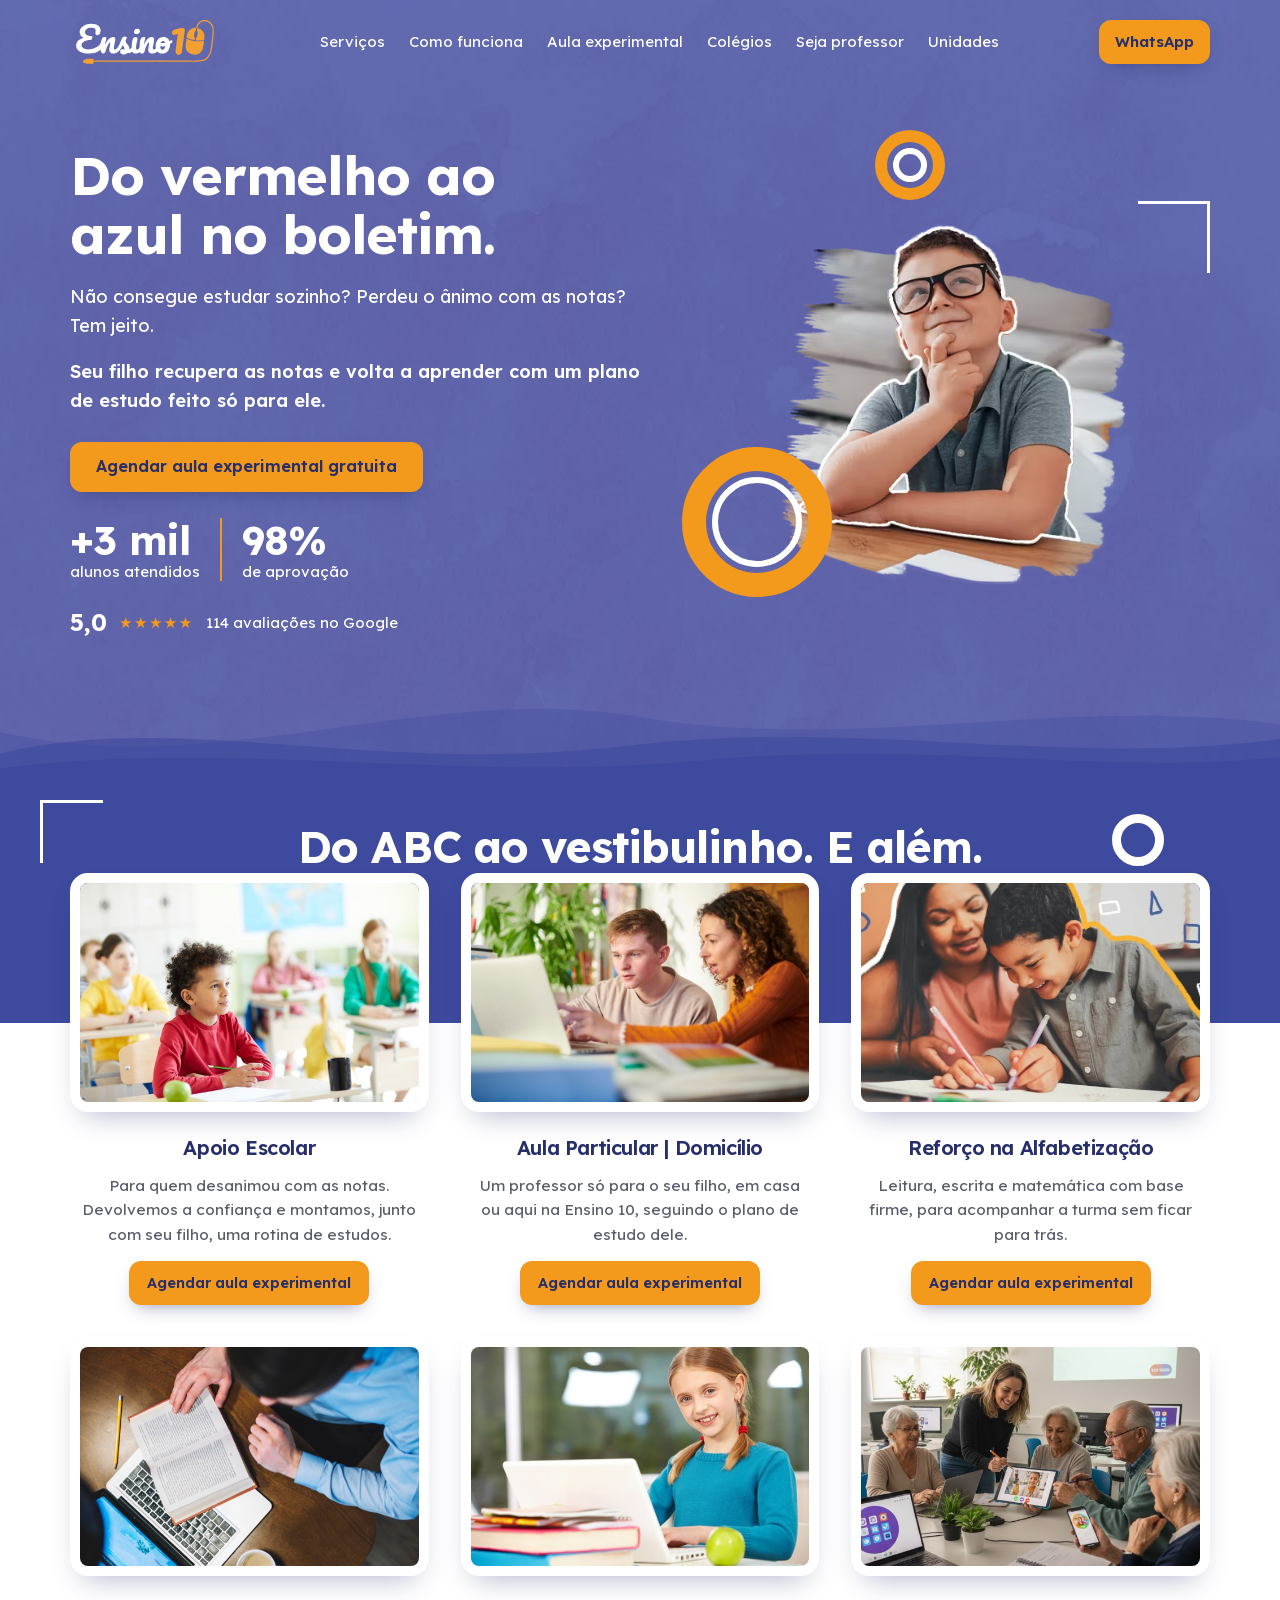
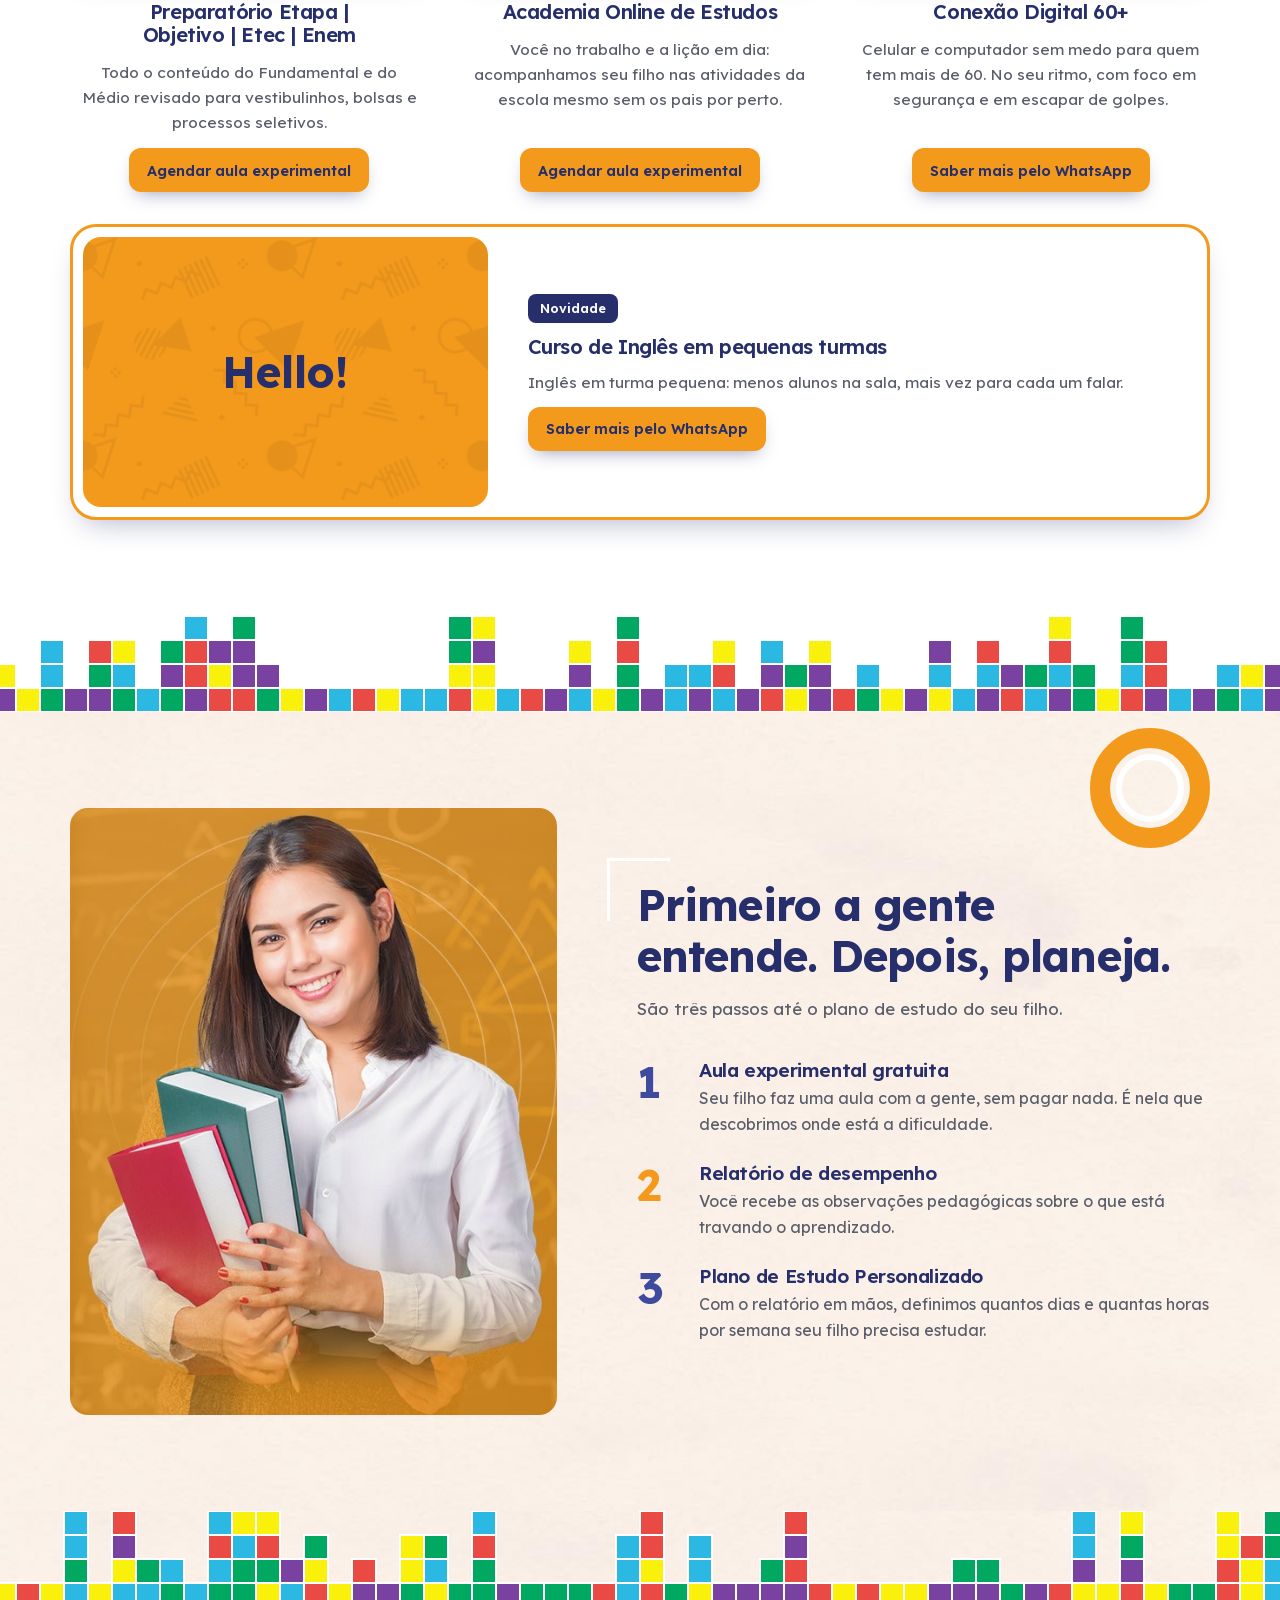
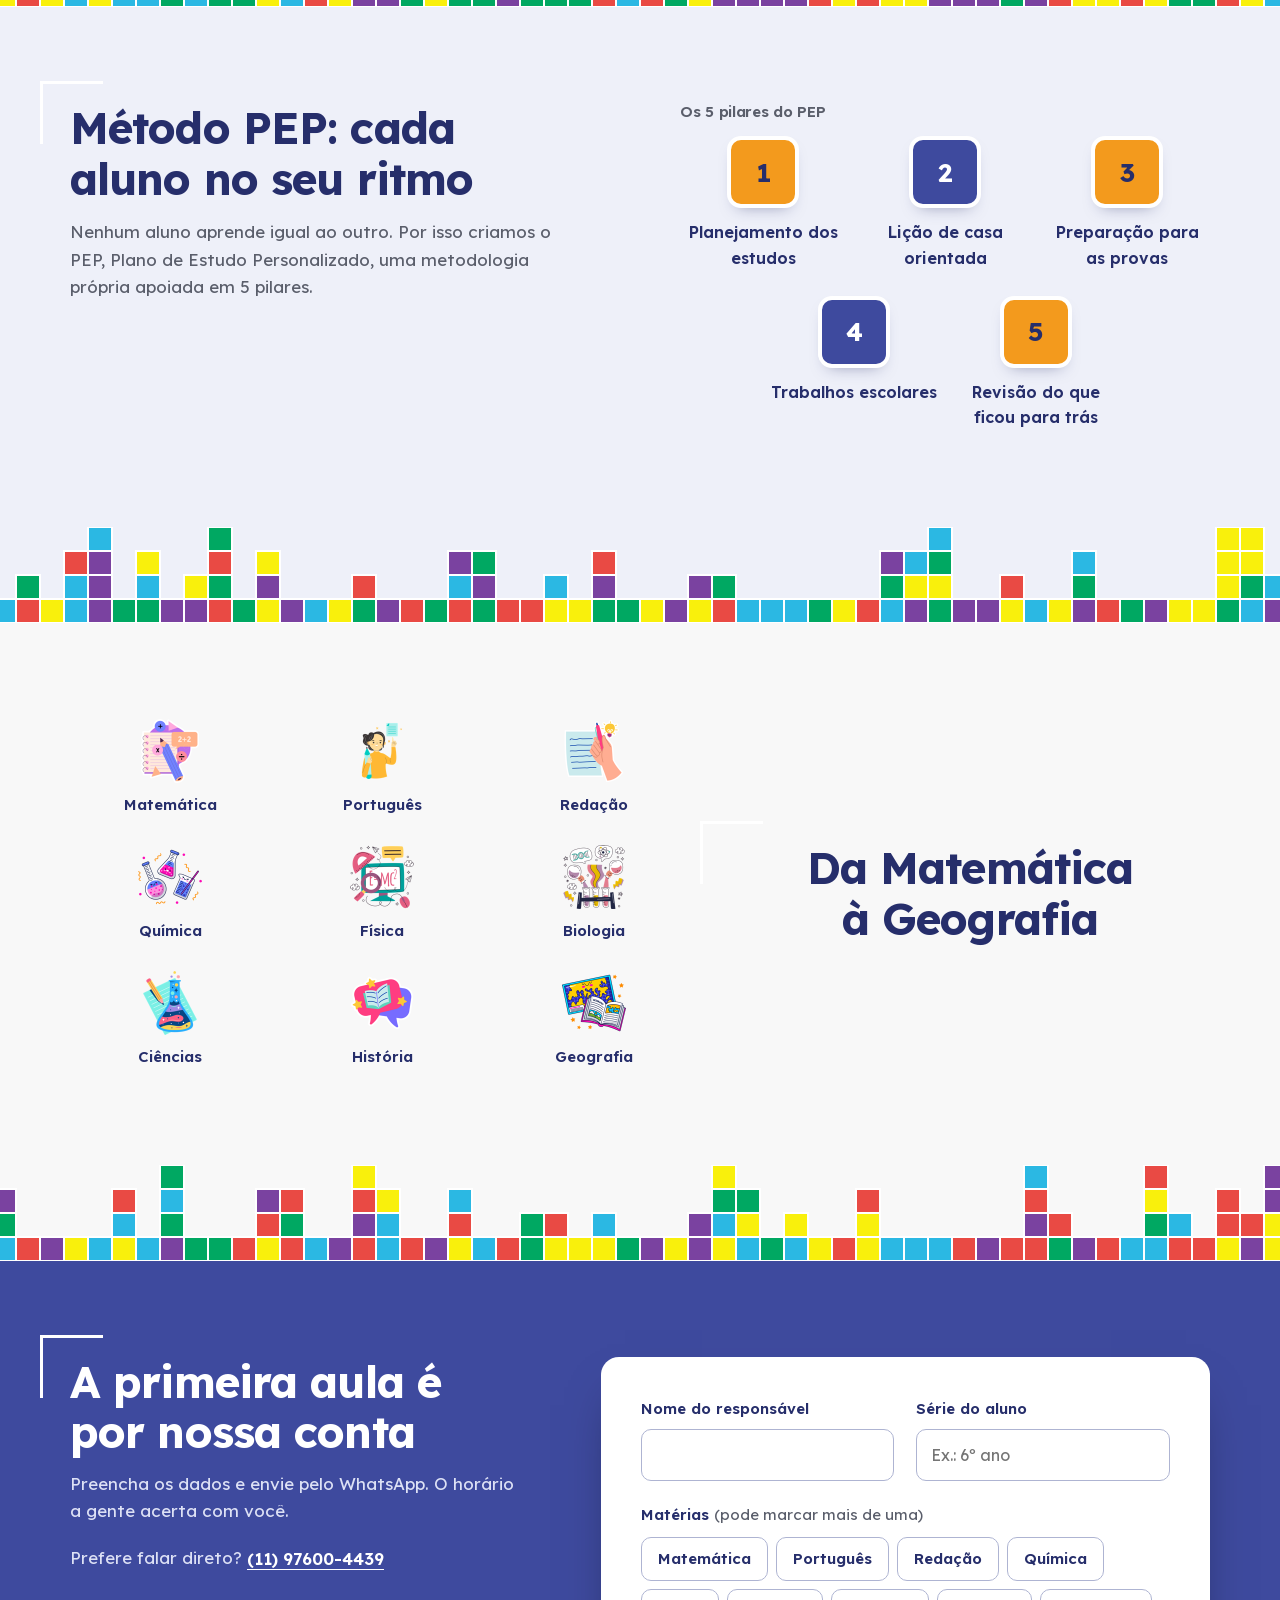
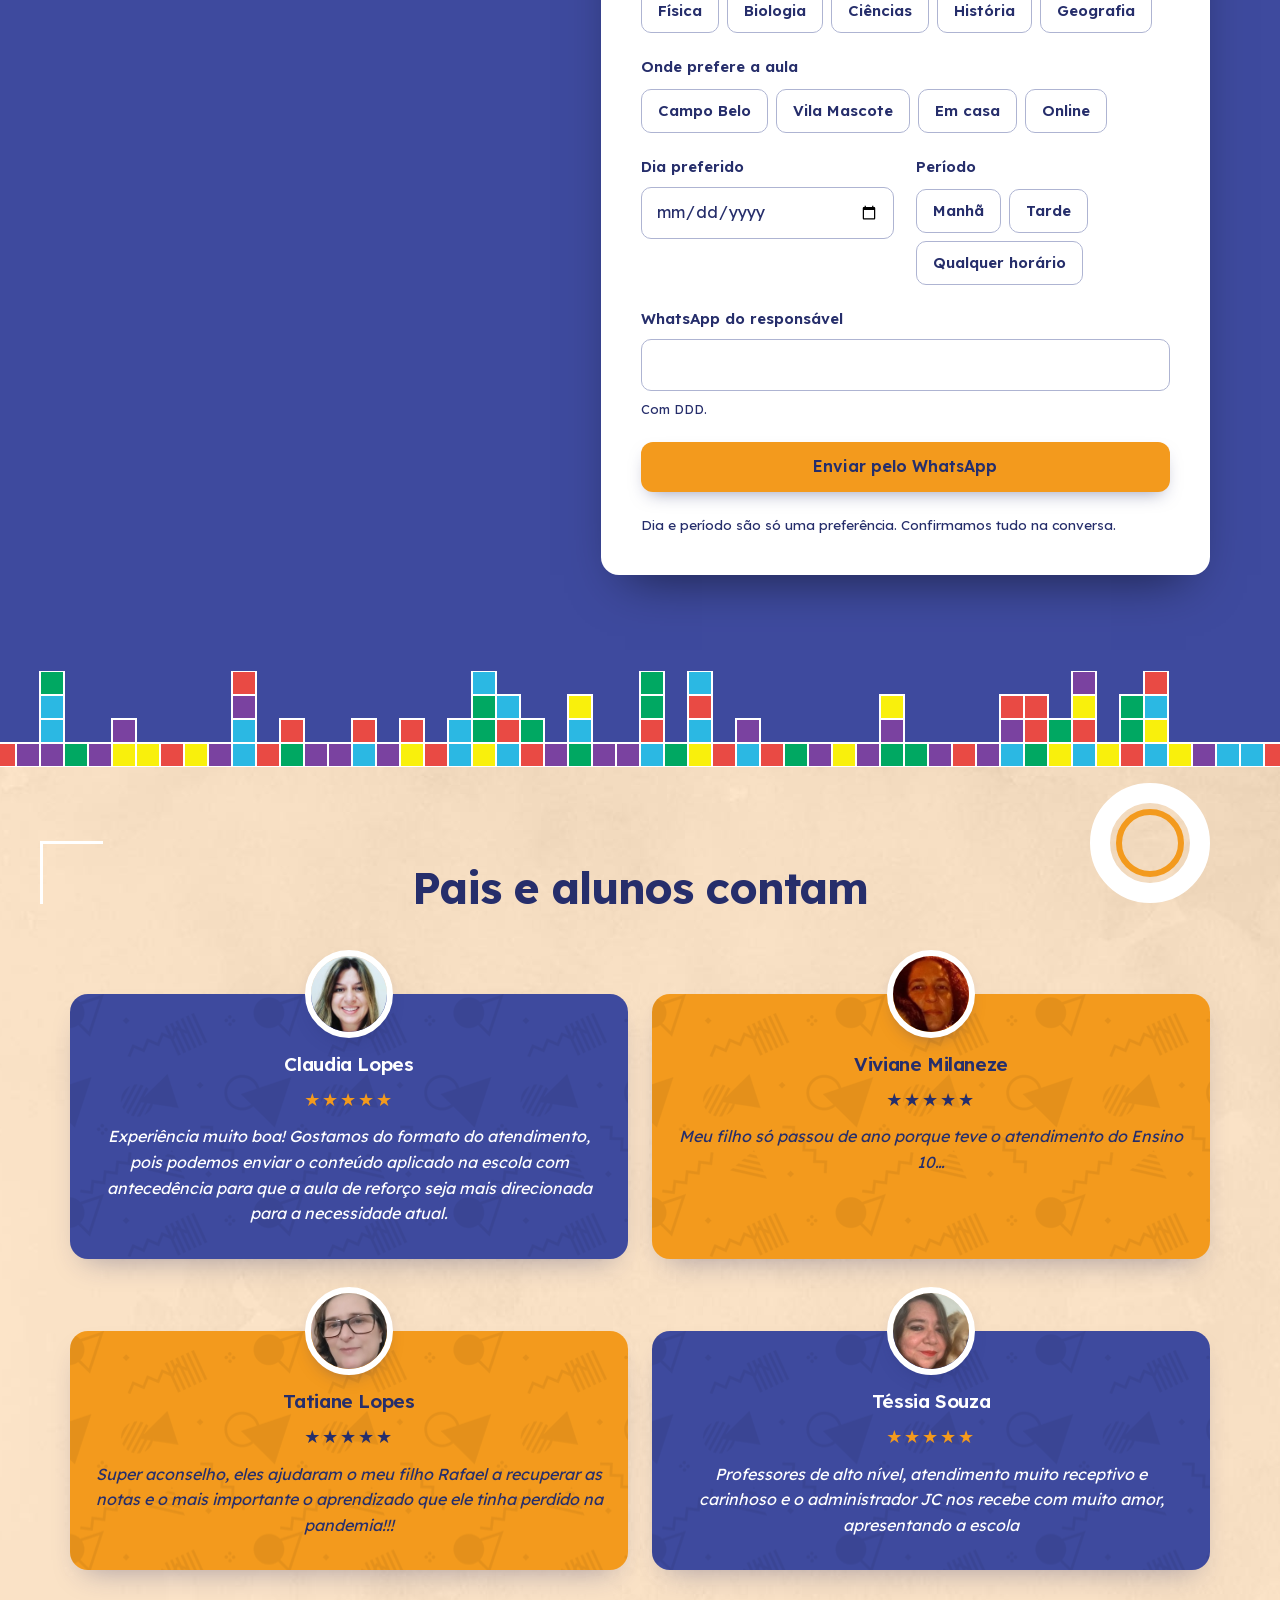
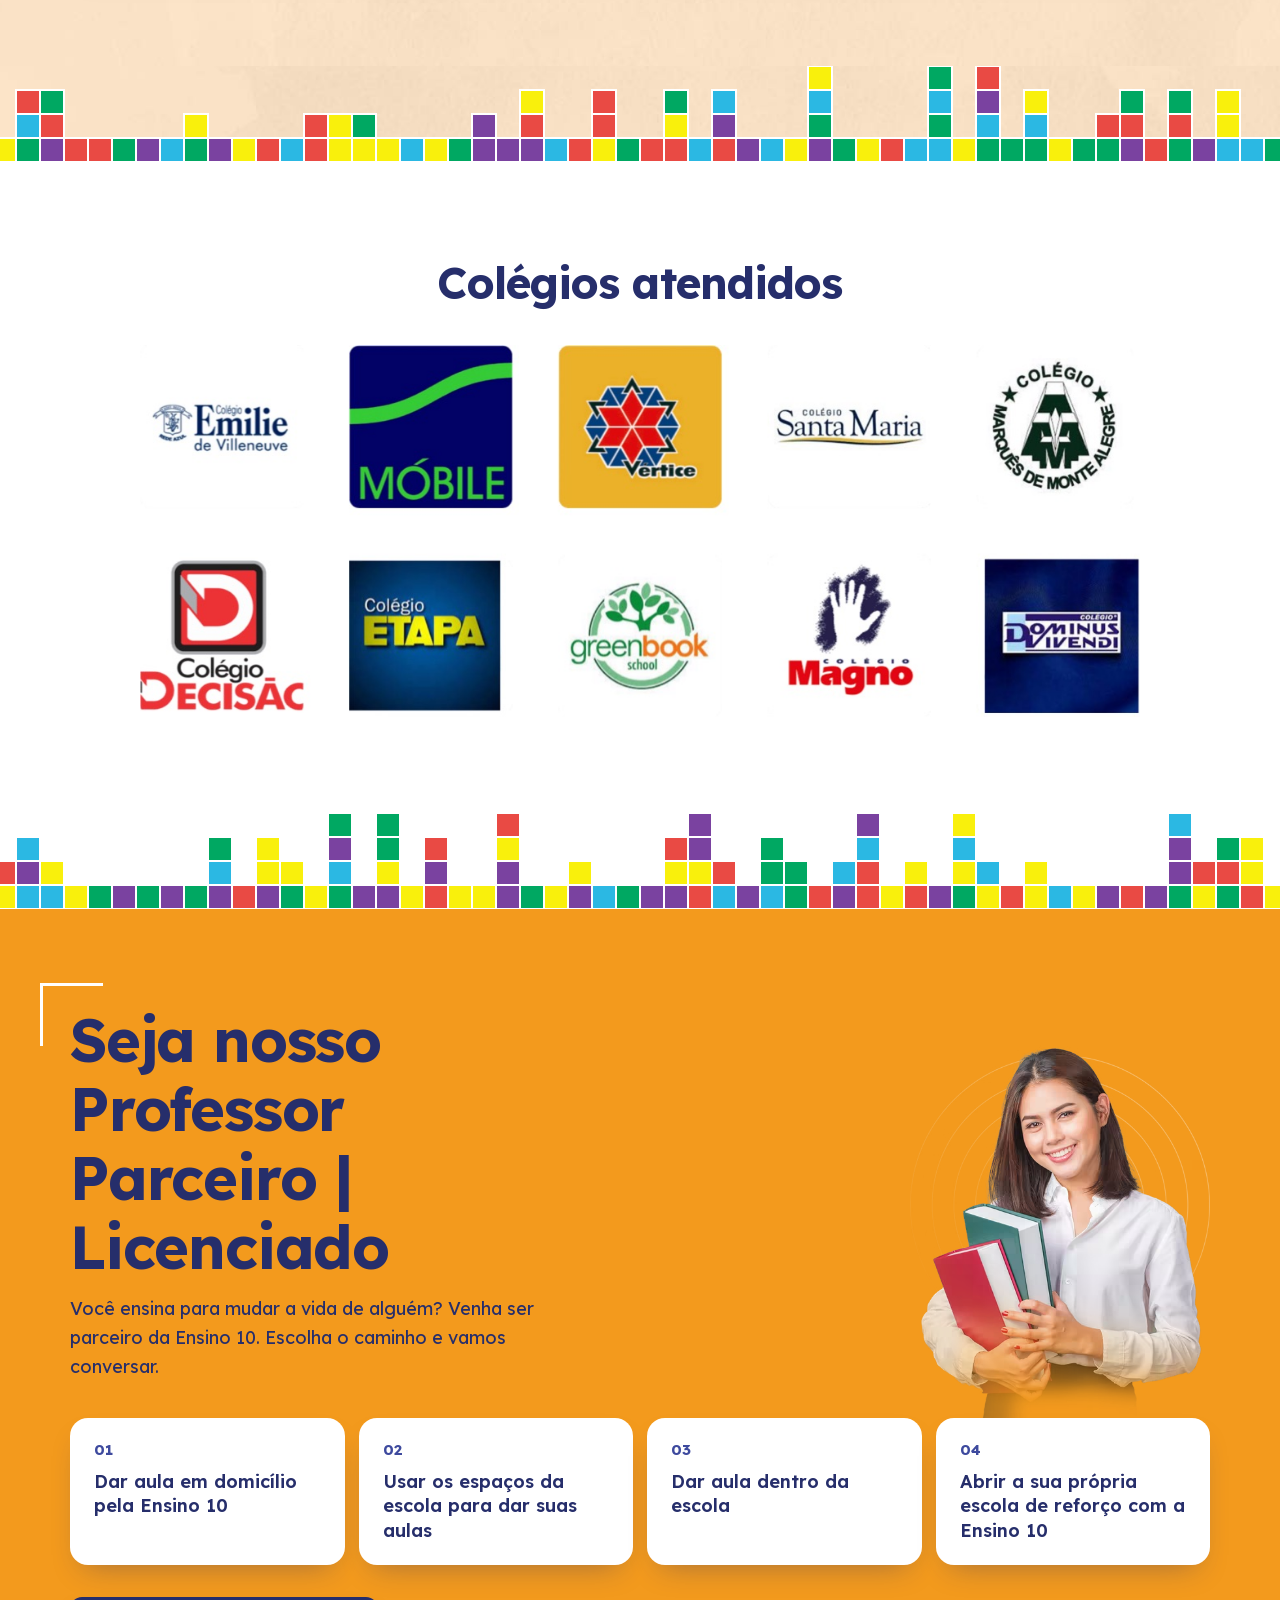
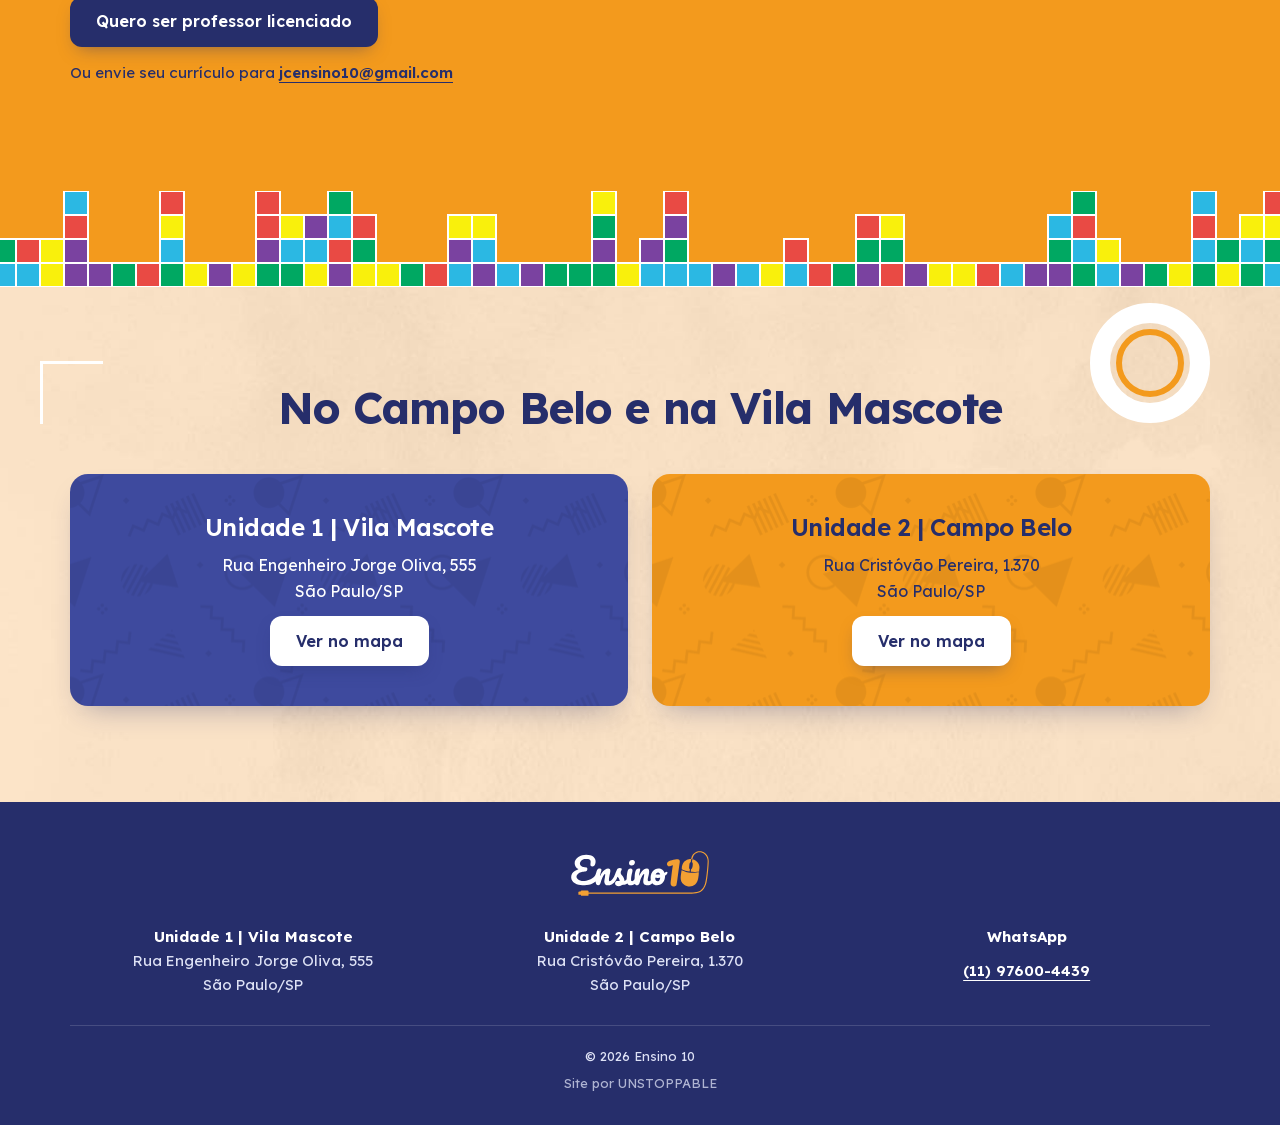
==== index.html @ ff1e8afd "feat: numeros no hero, revisao tecnica e htaccess para a hospedagem" ====
<!doctype html>
<html lang="pt-BR">
  <head>
    <meta charset="utf-8">
    <meta name="viewport" content="width=device-width, initial-scale=1, viewport-fit=cover">
    <title>Ensino 10 | Reforço Escolar no Campo Belo e na Vila Mascote</title>
    <meta name="description" content="Reforço escolar no Campo Belo e na Vila Mascote (SP) com plano de estudo feito para cada aluno. A primeira aula é grátis: agende pelo WhatsApp.">
    <link rel="canonical" href="https://ensino10.com.br/">
    <meta property="og:type" content="website">
    <meta property="og:locale" content="pt_BR">
    <meta property="og:site_name" content="Ensino 10">
    <meta property="og:url" content="https://ensino10.com.br/">
    <meta property="og:title" content="Ensino 10 | Reforço Escolar no Campo Belo e na Vila Mascote">
    <meta property="og:description" content="Reforço escolar no Campo Belo e na Vila Mascote (SP) com plano de estudo feito para cada aluno. A primeira aula é grátis: agende pelo WhatsApp.">
    <meta property="og:image" content="https://ensino10.com.br/og-ensino10.png">
    <meta property="og:image:width" content="1200">
    <meta property="og:image:height" content="630">
    <meta property="og:image:alt" content="Logo da Ensino 10">
    <meta name="theme-color" content="#5F65AA">
    <link rel="icon" href="icone.png" type="image/png">
    <link rel="apple-touch-icon" href="icone.png">
    <link rel="preload" href="lexend-latin.woff2" as="font" type="font/woff2" crossorigin>
    <link rel="preload" href="textura-hero.jpg?v=2" as="image">
    <link rel="preload" href="fotos/hero-aluno.avif" as="image" type="image/avif">
    <link rel="stylesheet" href="style.css?v=12">
    <script src="script.js?v=5" defer></script>
    <script type="application/ld+json">
      {
        "@context": "https://schema.org",
        "@type": "EducationalOrganization",
        "name": "Ensino 10",
        "url": "https://ensino10.com.br/",
        "logo": "https://ensino10.com.br/logo-ensino10.svg",
        "telephone": "+55 11 97600-4439",
        "location": [
          {
            "@type": "Place",
            "name": "Ensino 10 – Unidade 1 (Vila Mascote)",
            "address": {
              "@type": "PostalAddress",
              "streetAddress": "Rua Engenheiro Jorge Oliva, 555 – Vila Mascote",
              "addressLocality": "São Paulo",
              "addressRegion": "SP",
              "addressCountry": "BR"
            }
          },
          {
            "@type": "Place",
            "name": "Ensino 10 – Unidade 2 (Campo Belo)",
            "address": {
              "@type": "PostalAddress",
              "streetAddress": "Rua Cristóvão Pereira, 1370 – Campo Belo",
              "addressLocality": "São Paulo",
              "addressRegion": "SP",
              "addressCountry": "BR"
            }
          }
        ]
      }
    </script>
  </head>
  <body>
    <a class="pular" href="#conteudo">Pular para o conteúdo</a>

    <header class="topo">
      <div class="wrap topo-in">
        <a class="marca" href="#inicio"><img src="logo-ensino10-branco.svg" alt="Ensino 10" width="210" height="65"></a>
        <nav aria-label="Seções">
          <a href="#servicos">Serviços</a>
          <a href="#como-funciona">Como funciona</a>
          <a href="#aula-experimental">Aula experimental</a>
          <a href="#colegios">Colégios</a>
          <a href="#seja-professor">Seja professor</a>
          <a href="#unidades">Unidades</a>
        </nav>
        <a class="btn btn-topo" href="https://wa.me/5511976004439" target="_blank" rel="noopener noreferrer">WhatsApp</a>
      </div>
    </header>

    <main id="conteudo">
      <section class="hero" id="inicio">
        <div class="wrap hero-grid">
          <div class="hero-texto">
            <h1>Do vermelho ao azul no boletim.</h1>
            <p>Não consegue estudar sozinho? Perdeu o ânimo com as notas? Tem jeito.</p>
            <p class="solucao">Seu filho recupera as notas e volta a aprender com um plano de estudo feito só para ele.</p>
            <a class="btn" href="#aula-experimental">Agendar aula experimental gratuita</a>
            <ul class="numeros">
              <li><strong>+3 mil</strong> alunos atendidos</li>
              <li><strong>98%</strong> de aprovação</li>
            </ul>
            <p class="nota">
              <strong>5,0</strong>
              <span class="estrelas" role="img" aria-label="5 de 5 estrelas">★★★★★</span>
              <span>114 avaliações no Google</span>
            </p>
          </div>
          <div class="hero-foto">
            <span class="anel anel-hero1" aria-hidden="true"></span>
            <span class="anel anel-hero2" aria-hidden="true"></span>
            <span class="cantoneira-hero" aria-hidden="true"></span>
            <picture>
              <source srcset="fotos/hero-aluno.avif" type="image/avif">
              <img src="fotos/hero-aluno.png" alt="Menino de óculos pensativo, apoiado na mesa de estudos" width="620" height="620">
            </picture>
          </div>
        </div>
        <svg class="ondas" viewBox="0 0 1440 120" preserveAspectRatio="none" aria-hidden="true">
          <path opacity=".35" d="M0 64C240 120 480 8 720 48s480-24 720 8v64H0z"/>
          <path opacity=".6" d="M0 88c200-48 420 24 700-8s480 24 740-8v48H0z"/>
          <path d="M0 104c260-32 520 16 780-8s460 16 660-4v28H0z"/>
        </svg>
      </section>

      <section class="faixa-marinho" id="servicos">
        <div class="wrap">
          <span class="anel anel-faixa" aria-hidden="true"></span>
          <h2 class="titulo centro">Do ABC ao vestibulinho. E além.</h2>
        </div>
      </section>

      <section class="servicos">
        <div class="wrap cards">
          <article class="card">
            <img class="card-foto" src="fotos/apoio-escolar.jpg?v=2" alt="Menino atento na sala de aula, com colegas ao fundo" width="600" height="400" loading="lazy">
            <h3>Apoio Escolar</h3>
            <p>Para quem desanimou com as notas. Devolvemos a confiança e montamos, junto com seu filho, uma rotina de estudos.</p>
            <a class="btn btn-p" href="#aula-experimental">Agendar aula experimental</a>
          </article>
          <article class="card">
            <img class="card-foto" src="fotos/aula-particular.jpg" alt="Professora ajudando um aluno no notebook" width="600" height="400" loading="lazy">
            <h3>Aula Particular&nbsp;| Domicílio</h3>
            <p>Um professor só para o seu filho, em casa ou aqui na Ensino 10, seguindo o plano de estudo dele.</p>
            <a class="btn btn-p" href="#aula-experimental">Agendar aula experimental</a>
          </article>
          <article class="card">
            <img class="card-foto" src="fotos/alfabetizacao.jpg" alt="Livros de matemática da educação infantil" width="600" height="400" loading="lazy">
            <h3>Reforço na Alfabetização</h3>
            <p>Leitura, escrita e matemática com base firme, para acompanhar a turma sem ficar para trás.</p>
            <a class="btn btn-p" href="#aula-experimental">Agendar aula experimental</a>
          </article>
          <article class="card">
            <img class="card-foto" src="fotos/preparatorio.jpg" alt="Estudante com livro e notebook" width="600" height="400" loading="lazy">
            <h3>Preparatório Etapa&nbsp;| Objetivo&nbsp;| Etec&nbsp;| Enem</h3>
            <p>Todo o conteúdo do Fundamental e do Médio revisado para vestibulinhos, bolsas e processos seletivos.</p>
            <a class="btn btn-p" href="#aula-experimental">Agendar aula experimental</a>
          </article>
          <article class="card">
            <img class="card-foto" src="fotos/academia-online.jpg" alt="Menina estudando no notebook" width="600" height="400" loading="lazy">
            <h3>Academia Online de Estudos</h3>
            <p>Você no trabalho e a lição em dia: acompanhamos seu filho nas atividades da escola mesmo sem os pais por perto.</p>
            <a class="btn btn-p" href="#aula-experimental">Agendar aula experimental</a>
          </article>
          <article class="card">
            <img class="card-foto" src="fotos/conexao-60.jpg" alt="Professora ensinando um grupo de alunos com mais de 60 anos a usar tablet e celular" width="600" height="400" loading="lazy">
            <h3>Conexão Digital 60+</h3>
            <p>Celular e computador sem medo para quem tem mais de 60. No seu ritmo, com foco em segurança e em escapar de golpes.</p>
            <a class="btn btn-p" href="https://wa.me/5511976004439?text=Ol%C3%A1!%20Quero%20saber%20sobre%20o%20Conex%C3%A3o%20Digital%2060%2B." target="_blank" rel="noopener noreferrer">Saber mais pelo WhatsApp</a>
          </article>
          <article class="card card-destaque">
            <div class="card-foto card-arte" aria-hidden="true">Hello!</div>
            <div class="card-corpo">
              <span class="etiqueta">Novidade</span>
              <h3>Curso de Inglês em pequenas turmas</h3>
              <p>Inglês em turma pequena: menos alunos na sala, mais vez para cada um falar.</p>
              <a class="btn btn-p" href="https://wa.me/5511976004439?text=Ol%C3%A1!%20Quero%20saber%20sobre%20o%20Curso%20de%20Ingl%C3%AAs%20em%20pequenas%20turmas." target="_blank" rel="noopener noreferrer">Saber mais pelo WhatsApp</a>
            </div>
          </article>
        </div>
      </section>
      <div class="tetris" aria-hidden="true"></div>

      <section class="secao creme" id="como-funciona">
        <div class="wrap duas como">
          <span class="anel anel-direita" aria-hidden="true"></span>
          <img class="foto-como" src="fotos/como-funciona.jpg?v=2" alt="Professora sorrindo com livros nos braços, diante de um quadro" width="560" height="698" loading="lazy">
          <div>
            <h2 class="titulo">Primeiro a gente entende. Depois, planeja.</h2>
            <p class="intro">São três passos até o plano de estudo do seu filho.</p>
            <ol class="passos">
              <li>
                <h3>Aula experimental gratuita</h3>
                <p>Seu filho faz uma aula com a gente, sem pagar nada. É nela que descobrimos onde está a dificuldade.</p>
              </li>
              <li>
                <h3>Relatório de desempenho</h3>
                <p>Você recebe as observações pedagógicas sobre o que está travando o aprendizado.</p>
              </li>
              <li>
                <h3>Plano de Estudo Personalizado</h3>
                <p>Com o relatório em mãos, definimos quantos dias e quantas horas por semana seu filho precisa estudar.</p>
              </li>
            </ol>
          </div>
        </div>
      </section>
      <div class="tetris creme" aria-hidden="true"></div>

      <section class="secao pep" id="metodo-pep">
        <div class="wrap duas">
          <div>
            <h2 class="titulo">Método PEP: cada aluno no seu ritmo</h2>
            <p class="intro">Nenhum aluno aprende igual ao outro. Por isso criamos o PEP, Plano de Estudo Personalizado, uma metodologia própria apoiada em 5 pilares.</p>
          </div>
          <div>
            <h3 class="pilares-titulo">Os 5 pilares do PEP</h3>
            <ol class="pilares">
              <li>Planejamento dos estudos</li>
              <li>Lição de casa orientada</li>
              <li>Preparação para as provas</li>
              <li>Trabalhos escolares</li>
              <li>Revisão do que ficou para trás</li>
            </ol>
          </div>
        </div>
      </section>
      <div class="tetris pep" aria-hidden="true"></div>

      <section class="secao cinza" id="materias">
        <div class="wrap materias">
          <h2 class="titulo">Da Matemática à Geografia</h2>
          <ul class="lista-materias">
            <li><img src="icones/matematica.png" alt="" width="64" height="64" loading="lazy">Matemática</li>
            <li><img src="icones/portugues.png" alt="" width="64" height="64" loading="lazy">Português</li>
            <li><img src="icones/redacao.png" alt="" width="64" height="64" loading="lazy">Redação</li>
            <li><img src="icones/quimica.png" alt="" width="64" height="64" loading="lazy">Química</li>
            <li><img src="icones/fisica.png" alt="" width="64" height="64" loading="lazy">Física</li>
            <li><img src="icones/biologia.png" alt="" width="64" height="64" loading="lazy">Biologia</li>
            <li><img src="icones/ciencias.png" alt="" width="64" height="64" loading="lazy">Ciências</li>
            <li><img src="icones/historia.png" alt="" width="64" height="64" loading="lazy">História</li>
            <li><img src="icones/geografia.png" alt="" width="64" height="64" loading="lazy">Geografia</li>
          </ul>
        </div>
      </section>
      <div class="tetris cinza" aria-hidden="true"></div>

      <section class="secao marinho" id="aula-experimental">
        <div class="wrap duas form-grid">
          <div class="form-texto">
            <h2 class="titulo">A primeira aula é por nossa conta</h2>
            <p>Preencha os dados e envie pelo WhatsApp. O horário a gente acerta com você.</p>
            <p class="direto">Prefere falar direto? <a href="https://wa.me/5511976004439" target="_blank" rel="noopener noreferrer">(11) 97600-4439</a></p>
          </div>
          <form class="form" id="form-aula" novalidate>
            <div class="campo">
              <label for="responsavel">Nome do responsável</label>
              <input id="responsavel" data-label="Responsável" autocomplete="name" maxlength="80" required>
            </div>
            <div class="campo">
              <label for="serie">Série do aluno</label>
              <input id="serie" data-label="Série do aluno" maxlength="40" placeholder="Ex.: 6º ano" required>
            </div>
            <fieldset class="campo largo" data-label="Matérias">
              <legend>Matérias <span>(pode marcar mais de uma)</span></legend>
              <div class="opcoes">
                <label class="opcao"><input type="checkbox" name="materia" value="Matemática"><span>Matemática</span></label>
                <label class="opcao"><input type="checkbox" name="materia" value="Português"><span>Português</span></label>
                <label class="opcao"><input type="checkbox" name="materia" value="Redação"><span>Redação</span></label>
                <label class="opcao"><input type="checkbox" name="materia" value="Química"><span>Química</span></label>
                <label class="opcao"><input type="checkbox" name="materia" value="Física"><span>Física</span></label>
                <label class="opcao"><input type="checkbox" name="materia" value="Biologia"><span>Biologia</span></label>
                <label class="opcao"><input type="checkbox" name="materia" value="Ciências"><span>Ciências</span></label>
                <label class="opcao"><input type="checkbox" name="materia" value="História"><span>História</span></label>
                <label class="opcao"><input type="checkbox" name="materia" value="Geografia"><span>Geografia</span></label>
              </div>
            </fieldset>
            <fieldset class="campo largo" data-label="Onde prefere a aula">
              <legend>Onde prefere a aula</legend>
              <div class="opcoes">
                <label class="opcao"><input type="radio" name="local" value="Unidade Campo Belo"><span>Campo Belo</span></label>
                <label class="opcao"><input type="radio" name="local" value="Unidade Vila Mascote"><span>Vila Mascote</span></label>
                <label class="opcao"><input type="radio" name="local" value="Em casa"><span>Em casa</span></label>
                <label class="opcao"><input type="radio" name="local" value="Online"><span>Online</span></label>
              </div>
            </fieldset>
            <div class="campo">
              <label for="dia">Dia preferido</label>
              <input id="dia" type="date" data-label="Dia preferido" required>
            </div>
            <fieldset class="campo" data-label="Período">
              <legend>Período</legend>
              <div class="opcoes">
                <label class="opcao"><input type="radio" name="periodo" value="Manhã"><span>Manhã</span></label>
                <label class="opcao"><input type="radio" name="periodo" value="Tarde"><span>Tarde</span></label>
                <label class="opcao"><input type="radio" name="periodo" value="Qualquer horário"><span>Qualquer horário</span></label>
              </div>
            </fieldset>
            <div class="campo largo">
              <label for="whatsapp">WhatsApp do responsável</label>
              <input id="whatsapp" type="tel" data-label="WhatsApp" autocomplete="tel-national" inputmode="tel" maxlength="20" required aria-describedby="ajuda-tel">
              <small id="ajuda-tel">Com DDD.</small>
            </div>
            <button class="btn btn-largo" type="submit">Enviar pelo WhatsApp</button>
            <p class="form-nota">Dia e período são só uma preferência. Confirmamos tudo na conversa.</p>
            <p id="form-status" role="status" hidden>Mensagem pronta. <a href="https://wa.me/5511976004439" target="_blank" rel="noopener noreferrer">Abrir no WhatsApp</a></p>
            <noscript><p>Para agendar, <a href="https://wa.me/5511976004439">chame no WhatsApp</a>.</p></noscript>
          </form>
        </div>
      </section>
      <div class="tetris marinho" aria-hidden="true"></div>

      <section class="secao laranja-tex" id="depoimentos">
        <div class="wrap">
          <span class="anel anel-claro anel-direita" aria-hidden="true"></span>
          <h2 class="titulo centro">Pais e alunos contam</h2>
          <div class="depoimentos">
            <article class="depo marinho">
              <img class="avatar" src="fotos/depo-claudia.jpg?v=2" alt="" width="180" height="180" loading="lazy">
              <h3>Claudia Lopes</h3>
              <span class="estrelas" role="img" aria-label="5 de 5 estrelas">★★★★★</span>
              <blockquote>Experiência muito boa! Gostamos do formato do atendimento, pois podemos enviar o conteúdo aplicado na escola com antecedência para que a aula de reforço seja mais direcionada para a necessidade atual.</blockquote>
            </article>
            <article class="depo laranja">
              <img class="avatar" src="fotos/depo-viviane.jpg?v=2" alt="" width="180" height="180" loading="lazy">
              <h3>Viviane Milaneze</h3>
              <span class="estrelas" role="img" aria-label="5 de 5 estrelas">★★★★★</span>
              <blockquote>Meu filho só passou de ano porque teve o atendimento do Ensino 10…</blockquote>
            </article>
            <article class="depo laranja">
              <img class="avatar" src="fotos/depo-tatiane.jpg" alt="" width="180" height="180" loading="lazy">
              <h3>Tatiane Lopes</h3>
              <span class="estrelas" role="img" aria-label="5 de 5 estrelas">★★★★★</span>
              <blockquote>Super aconselho, eles ajudaram o meu filho Rafael a recuperar as notas e o mais importante o aprendizado que ele tinha perdido na pandemia!!!</blockquote>
            </article>
            <article class="depo marinho">
              <img class="avatar" src="fotos/depo-tessia.jpg?v=2" alt="" width="180" height="180" loading="lazy">
              <h3>Téssia Souza</h3>
              <span class="estrelas" role="img" aria-label="5 de 5 estrelas">★★★★★</span>
              <blockquote>Professores de alto nível, atendimento muito receptivo e carinhoso e o administrador JC nos recebe com muito amor, apresentando a escola</blockquote>
            </article>
          </div>
        </div>
      </section>
      <div class="tetris laranja-tex" aria-hidden="true"></div>

      <section class="secao" id="colegios">
        <div class="wrap">
          <h2 class="titulo centro">Colégios atendidos</h2>
          <picture>
            <source media="(max-width: 639px)" srcset="colegios-celular.jpg" width="560" height="1460">
            <img class="colegios" src="colegios.jpg" alt="Logos dos colégios: Colégio Emilie de Villeneuve, Móbile, Vértice, Colégio Santa Maria, Colégio Marquês de Monte Alegre, Colégio Decisão, Colégio Etapa, Greenbook School, Colégio Magno e Colégio Dominus Vivendi" width="1224" height="456" loading="lazy">
          </picture>
        </div>
      </section>
      <div class="tetris" aria-hidden="true"></div>

      <section class="secao destaque" id="seja-professor">
        <div class="wrap">
          <div class="duas professor-topo">
            <div>
              <h2 class="titulo">Seja nosso Professor Parceiro&nbsp;| Licenciado</h2>
              <p class="intro">Você ensina para mudar a vida de alguém? Venha ser parceiro da Ensino 10. Escolha o caminho e vamos conversar.</p>
            </div>
            <picture class="professora">
              <source srcset="fotos/professora.avif" type="image/avif">
              <img src="fotos/professora.png" alt="Professora sorrindo com livros nos braços" width="460" height="572" loading="lazy">
            </picture>
          </div>
          <ul class="caminhos">
            <li>Dar aula em domicílio pela Ensino 10</li>
            <li>Usar os espaços da escola para dar suas aulas</li>
            <li>Dar aula dentro da escola</li>
            <li>Abrir a sua própria escola de reforço com a Ensino 10</li>
          </ul>
          <div class="professor-cta">
            <a class="btn btn-marinho" href="https://wa.me/5511976004439?text=Ol%C3%A1!%20Tenho%20interesse%20em%20ser%20professor%20licenciado%20da%20Ensino%2010." target="_blank" rel="noopener noreferrer">Quero ser professor licenciado</a>
            <p class="email-texto">Ou envie seu currículo para <a href="mailto:jcensino10@gmail.com">jcensino10@gmail.com</a></p>
          </div>
        </div>
      </section>
      <div class="tetris destaque" aria-hidden="true"></div>

      <section class="secao laranja-tex" id="unidades">
        <div class="wrap">
          <span class="anel anel-claro anel-direita" aria-hidden="true"></span>
          <h2 class="titulo centro">No Campo Belo e na Vila Mascote</h2>
          <div class="unidades">
            <article class="unidade marinho">
              <h3>Unidade 1&nbsp;| Vila Mascote</h3>
              <address>Rua Engenheiro Jorge Oliva, 555<br>São Paulo/SP</address>
              <a class="btn btn-branco" href="https://www.google.com/maps/search/?api=1&amp;query=Rua%20Engenheiro%20Jorge%20Oliva%2C%20555%2C%20Vila%20Mascote%2C%20S%C3%A3o%20Paulo%20-%20SP" target="_blank" rel="noopener noreferrer">Ver no mapa</a>
            </article>
            <article class="unidade laranja">
              <h3>Unidade 2&nbsp;| Campo Belo</h3>
              <address>Rua Cristóvão Pereira, 1.370<br>São Paulo/SP</address>
              <a class="btn btn-branco" href="https://www.google.com/maps/search/?api=1&amp;query=Rua%20Crist%C3%B3v%C3%A3o%20Pereira%2C%201370%2C%20Campo%20Belo%2C%20S%C3%A3o%20Paulo%20-%20SP" target="_blank" rel="noopener noreferrer">Ver no mapa</a>
            </article>
          </div>
        </div>
      </section>
    </main>

    <footer class="rodape">
      <div class="wrap">
        <img class="rodape-logo" src="logo-ensino10-branco.svg" alt="Ensino 10" width="210" height="65" loading="lazy">
        <div class="rodape-grid">
          <p><strong>Unidade 1&nbsp;| Vila Mascote</strong><br>Rua Engenheiro Jorge Oliva, 555<br>São Paulo/SP</p>
          <p><strong>Unidade 2&nbsp;| Campo Belo</strong><br>Rua Cristóvão Pereira, 1.370<br>São Paulo/SP</p>
          <p><strong>WhatsApp</strong><br><a href="https://wa.me/5511976004439" target="_blank" rel="noopener noreferrer">(11) 97600-4439</a></p>
        </div>
        <p class="rodape-fim">© <span data-ano>2026</span> Ensino 10 <span class="credito">Site por UNSTOPPABLE</span></p>
      </div>
    </footer>
  </body>
</html>
---- style.css ----
/* Fonte e variáveis */
@font-face {
  font-family: Lexend;
  src: url('lexend-latin.woff2') format('woff2');
  font-weight: 300 700;
  font-display: swap;
}

:root {
  --marinho: #3E4A9E;
  --laranja: #F39A1D;
  --escuro: #262E6B;
  --claro: #DDE1F5;
  --titulo: #262E6B;
  --texto: #5A5E6B;
  --pep: #EEF0F9;
  --cinza: #F8F8F8;
  --borda: #AEB4D2;
  --topo: 68px;
  --pad: 64px;
  --onda: 56px;
  --raio: 18px;
  --sombra: 0 14px 30px -14px rgba(38, 46, 107, .4);
}

@media (min-width: 960px) {
  :root {
    --topo: 84px;
    --pad: 96px;
    --onda: 110px;
  }
}

/* Base */
* {
  box-sizing: border-box;
}

html {
  scroll-behavior: smooth;
  scroll-padding-top: var(--topo);
  -webkit-text-size-adjust: 100%;
}

body {
  margin: 0;
  background: #fff;
  color: var(--texto);
  font: 400 16px/1.6 Lexend, system-ui, sans-serif;
}

main {
  overflow: hidden;
  overflow: clip;
}

h1,
h2,
h3,
p,
blockquote,
ul,
ol {
  margin: 0;
  padding: 0;
}

ul,
ol {
  list-style: none;
}

h1,
h2,
h3 {
  color: var(--titulo);
  font-weight: 700;
  line-height: 1.15;
  letter-spacing: -.02em;
  text-wrap: balance;
}

h2 {
  font-size: 30px;
}

h3 {
  font-size: 19px;
  font-weight: 600;
}

a {
  color: inherit;
  text-underline-offset: 4px;
}

img {
  display: block;
  max-width: 100%;
  height: auto;
}

button,
input {
  font: inherit;
}

a,
button,
input {
  -webkit-tap-highlight-color: transparent;
  touch-action: manipulation;
}

address {
  font-style: normal;
}

:focus-visible {
  outline: 3px solid var(--marinho);
  outline-offset: 3px;
}

/* Nas áreas de fundo escuro o contorno do foco fica branco */
.topo :focus-visible,
.hero :focus-visible,
.form-texto :focus-visible,
.unidade.marinho :focus-visible,
.rodape :focus-visible {
  outline-color: #fff;
}

.wrap {
  position: relative;
  width: min(1140px, 100% - 32px);
  margin-inline: auto;
}

@media (min-width: 960px) {
  h2 {
    font-size: 44px;
  }
}

/* Botões: texto escuro no laranja (o branco não passa no contraste) */
.btn {
  display: inline-flex;
  align-items: center;
  justify-content: center;
  min-height: 50px;
  padding: 12px 26px;
  border: 0;
  border-radius: 12px;
  background: var(--laranja);
  color: var(--escuro);
  font-weight: 600;
  text-align: center;
  text-decoration: none;
  box-shadow: 0 8px 18px -8px rgba(38, 46, 107, .5);
  cursor: pointer;
  transition: background-color .2s, transform .2s;
}

.btn:hover {
  background: #F7AE48;
}

.btn:active {
  transform: translateY(1px);
}

.btn-p {
  min-height: 44px;
  padding: 10px 18px;
  font-size: 14.5px;
}

.btn-topo {
  min-height: 44px;
  padding: 10px 16px;
  font-size: 15px;
}

.btn-branco {
  background: #fff;
}

.btn-branco:hover {
  background: var(--cinza);
}

.btn-largo {
  width: 100%;
}

.btn-marinho {
  background: var(--escuro);
  color: #fff;
}

.btn-marinho:hover {
  background: var(--marinho);
}

/* Estrelas das avaliações */
.estrelas {
  color: var(--laranja);
  letter-spacing: .1em;
}

/* Anéis, cantoneiras e títulos */
.anel {
  position: absolute;
  width: 84px;
  aspect-ratio: 1;
  border: 14px solid var(--laranja);
  border-radius: 50%;
  pointer-events: none;
}

.anel::after {
  content: '';
  position: absolute;
  inset: 4px;
  border: 4px solid #fff;
  border-radius: 50%;
}

.anel-claro {
  border-color: #fff;
}

.anel-claro::after {
  border-color: var(--laranja);
}

.anel-hero1 {
  left: 0;
  bottom: 8%;
  width: 76px;
}

.anel-hero2 {
  left: 30%;
  top: 0;
  width: 44px;
  border-width: 8px;
}

.anel-hero2::after {
  inset: 3px;
  border-width: 3px;
}

.anel-faixa {
  right: 0;
  top: -12px;
  width: 40px;
  border-width: 7px;
  border-color: #fff;
}

.anel-faixa::after {
  inset: 3px;
  border-width: 3px;
  border-color: var(--marinho);
}

.anel-direita {
  right: 0;
  top: calc(16px - var(--pad));
}

.cantoneira-hero {
  position: absolute;
  right: 2%;
  top: 10%;
  width: 52px;
  height: 52px;
  border-top: 3px solid #fff;
  border-right: 3px solid #fff;
}

.titulo {
  position: relative;
}

.titulo::before {
  content: '';
  position: absolute;
  left: -10px;
  top: -16px;
  width: 48px;
  height: 48px;
  border-top: 3px solid #fff;
  border-left: 3px solid #fff;
}

.centro {
  text-align: center;
}

@media (min-width: 960px) {
  .anel {
    width: 120px;
    border-width: 20px;
  }

  .anel::after {
    inset: 6px;
    border-width: 6px;
  }

  .anel-hero1 {
    left: -4%;
    bottom: 10%;
    width: 150px;
    border-width: 24px;
  }

  .anel-hero2 {
    left: 34%;
    top: -2%;
    width: 70px;
    border-width: 12px;
  }

  .anel-faixa {
    width: 52px;
    border-width: 9px;
    right: 4%;
    top: -8px;
  }

  .cantoneira-hero {
    width: 72px;
    height: 72px;
    right: 0;
    top: 12%;
  }

  .titulo::before {
    left: -30px;
    top: -22px;
    width: 60px;
    height: 60px;
  }
}

/* Seções: espaçamento, fundos e colunas (os fundos também valem para os separadores e os cards) */
.secao {
  padding: var(--pad) 0;
}

.creme {
  background: #F9F0E8 url('textura-creme.jpg?v=2') center / cover;
}

.laranja-tex {
  background: #F6DFC3 url('textura-laranja.jpg') center / cover;
}

.destaque {
  background: var(--laranja);
}

.pep {
  background: var(--pep);
}

.cinza {
  background: var(--cinza);
}

.marinho {
  background-color: var(--marinho);
  color: #fff;
}

.laranja {
  background-color: var(--laranja);
  color: var(--escuro);
}

.marinho .titulo,
.faixa-marinho .titulo {
  color: #fff;
}

.intro {
  max-width: 46ch;
  margin-top: 14px;
  font-size: 17px;
}

.duas {
  display: grid;
  gap: 36px;
}

@media (min-width: 960px) {
  .duas {
    grid-template-columns: 1fr 1fr;
    gap: 80px;
  }
}

/* Separador Tetris: os blocos vêm do script.js */
.tetris {
  height: 64px;
}

.tetris svg {
  display: block;
  width: 100%;
  height: 100%;
}

.tetris rect {
  stroke: #fff;
  stroke-width: 2;
}

.tetris.anima rect {
  opacity: 0;
  transform: translateY(-120px);
}

.tetris.anima.visivel rect {
  animation: cair .55s cubic-bezier(.3, 1.25, .6, 1) forwards;
  animation-delay: calc(var(--i) * 35ms);
}

@keyframes cair {
  to {
    opacity: 1;
    transform: none;
  }
}

@media (min-width: 960px) {
  .tetris {
    height: 96px;
  }
}

/* Link para pular para o conteúdo */
.pular {
  position: fixed;
  left: 16px;
  top: -80px;
  z-index: 30;
  padding: 12px 16px;
  background: var(--marinho);
  color: #fff;
}

.pular:focus {
  top: 12px;
}

/* Topo: divide a textura com o hero, alinhada para não ter emenda */
.topo,
.hero {
  background: #5F65AA url('textura-hero.jpg?v=2') center top / max(1500px, 100%) auto;
}

.topo {
  position: sticky;
  top: 0;
  z-index: 20;
}

.topo-in {
  display: flex;
  align-items: center;
  justify-content: space-between;
  gap: 16px;
  min-height: var(--topo);
}

.marca {
  display: flex;
  align-items: center;
  min-height: 44px;
}

.marca img {
  width: 118px;
}

.topo nav {
  display: none;
}

@media (min-width: 960px) {
  .marca img {
    width: 150px;
  }

  .topo nav {
    display: flex;
    gap: 24px;
    font-size: 15px;
  }

  .topo nav a {
    display: flex;
    align-items: center;
    min-height: 44px;
    color: #fff;
    text-decoration: none;
  }

  .topo nav a:hover {
    color: var(--laranja);
  }
}

/* Hero */
.hero {
  position: relative;
  padding: 32px 0 calc(var(--onda) + 24px);
  background-position: center calc(var(--topo) * -1);
  color: #fff;
}

.hero-grid {
  display: grid;
  gap: 24px;
}

.hero h1 {
  color: #fff;
  font-size: clamp(32px, 8.4vw, 54px);
  line-height: 1.1;
}

.hero-texto p {
  max-width: 36em;
  margin-top: 18px;
  font-size: 17px;
}

.solucao {
  font-weight: 600;
}

.hero-texto .btn {
  width: 100%;
  margin-top: 26px;
}

/* Números da escola: branco, porque o laranja não passa no contraste sobre a textura */
.numeros {
  display: flex;
  gap: 20px;
  margin-top: 26px;
}

.numeros li {
  display: grid;
  font-size: 15px;
  line-height: 1.3;
}

.numeros li + li {
  padding-left: 20px;
  border-left: 2px solid var(--laranja);
}

.numeros strong {
  font-size: clamp(28px, 7vw, 40px);
  line-height: 1.1;
  letter-spacing: -.02em;
}

.hero-texto .nota {
  display: flex;
  flex-wrap: wrap;
  align-items: center;
  gap: 4px 12px;
  margin-top: 22px;
  font-size: 15px;
}

.nota strong {
  font-size: 24px;
}

.hero-foto {
  position: relative;
  width: min(100%, 520px);
  margin-inline: auto;
}

.hero-foto img {
  width: 100%;
}

.ondas {
  position: absolute;
  left: 0;
  bottom: -1px;
  width: 100%;
  height: var(--onda);
  fill: var(--marinho);
}

@media (min-width: 640px) {
  .hero-texto .btn {
    width: auto;
  }
}

@media (min-width: 960px) {
  .hero {
    padding-top: 56px;
  }

  .hero-grid {
    grid-template-columns: 1.15fr 1fr;
    align-items: center;
    gap: 48px;
  }

  .hero-texto p {
    font-size: 18px;
  }
}

/* Serviços */
.faixa-marinho {
  padding: 20px 0 120px;
  background: var(--marinho);
}

.servicos {
  padding-bottom: var(--pad);
}

.cards {
  display: grid;
  gap: 24px;
  margin-top: -120px;
}

.card {
  display: flex;
  flex-direction: column;
  align-items: center;
  gap: 14px;
  text-align: center;
}

.card-foto {
  width: 100%;
  aspect-ratio: 3/2;
  object-fit: cover;
  border: 10px solid #fff;
  border-radius: var(--raio);
  background: #fff;
  box-shadow: var(--sombra);
}

.card-arte {
  display: grid;
  place-items: center;
  background-color: var(--laranja);
  background-image: url('padrao.png');
  color: var(--escuro);
  font-size: 44px;
  font-weight: 700;
}

.card h3 {
  margin-top: 10px;
  font-size: 20px;
}

.card p {
  padding: 0 10px;
  font-size: 15.5px;
}

.card .btn {
  margin-top: auto;
}

.card-destaque {
  padding: 10px 10px 24px;
  border: 3px solid var(--laranja);
  border-radius: calc(var(--raio) + 8px);
  background: #fff;
  box-shadow: var(--sombra);
}

.card-destaque .card-foto {
  border: 0;
  box-shadow: none;
}

.card-corpo {
  display: flex;
  flex-direction: column;
  align-items: center;
  gap: 12px;
}

.etiqueta {
  padding: 4px 12px;
  border-radius: 8px;
  background: var(--escuro);
  color: #fff;
  font-size: 13px;
  font-weight: 600;
}

.card-destaque h3 {
  margin-top: 0;
}

@media (min-width: 640px) {
  .cards {
    grid-template-columns: repeat(2, minmax(0, 1fr));
  }

  .card-destaque {
    grid-column: 1/-1;
    display: grid;
    grid-template-columns: minmax(0, 1fr) minmax(0, 1.15fr);
    align-items: center;
    gap: 28px;
    padding: 10px 32px 10px 10px;
    text-align: left;
  }

  .card-destaque .card-corpo {
    align-items: flex-start;
  }

  .card-destaque p {
    padding: 0;
  }
}

@media (min-width: 960px) {
  .faixa-marinho {
    padding-top: 40px;
    padding-bottom: 150px;
  }

  .cards {
    grid-template-columns: repeat(3, minmax(0, 1fr));
    gap: 32px;
    margin-top: -150px;
  }

  .card-destaque {
    grid-template-columns: minmax(0, 1fr) minmax(0, 1.6fr);
    gap: 40px;
  }
}

/* Como funciona */
.foto-como {
  width: min(100%, 440px);
  margin-inline: auto;
  border-radius: var(--raio);
}

.passos {
  display: grid;
  gap: 26px;
  margin-top: 30px;
  counter-reset: passo;
}

.passos li {
  display: grid;
  grid-template-columns: 48px 1fr;
  align-content: start;
  column-gap: 14px;
  counter-increment: passo;
}

.passos li::before {
  content: counter(passo);
  grid-row: span 2;
  color: var(--marinho);
  font-size: 44px;
  font-weight: 700;
  line-height: 1;
}

.passos li:nth-child(2)::before {
  color: var(--laranja);
}

.passos p {
  margin-top: 4px;
}

@media (min-width: 960px) {
  .como {
    grid-template-columns: .85fr 1fr;
    align-items: center;
  }

  .foto-como {
    width: 100%;
  }

  .passos {
    padding-top: 8px;
  }
}

/* Método PEP */
.pilares-titulo {
  color: var(--texto);
  font-size: 15px;
}

.pilares {
  display: grid;
  grid-template-columns: repeat(2, minmax(0, 1fr));
  gap: 24px 16px;
  margin-top: 16px;
  counter-reset: pilar;
}

.pilares li {
  display: flex;
  flex-direction: column;
  align-items: center;
  gap: 12px;
  color: var(--titulo);
  font-weight: 600;
  text-align: center;
  counter-increment: pilar;
}

.pilares li::before {
  content: counter(pilar);
  display: grid;
  place-items: center;
  width: 64px;
  height: 64px;
  border: 4px solid #fff;
  border-radius: 14px;
  background: var(--laranja);
  color: var(--escuro);
  font-size: 26px;
  font-weight: 700;
  box-shadow: 0 8px 16px -10px rgba(38, 46, 107, .5);
}

.pilares li:nth-child(even)::before {
  background: var(--marinho);
  color: #fff;
}

.pilares li:last-child {
  grid-column: 1/-1;
}

@media (min-width: 960px) {
  .pilares {
    grid-template-columns: repeat(6, minmax(0, 1fr));
    align-self: center;
  }

  .pilares li {
    grid-column: span 2;
  }

  .pilares li:nth-child(4) {
    grid-column: 2/4;
  }

  .pilares li:last-child {
    grid-column: 4/6;
  }
}

/* Matérias */
.materias {
  display: grid;
  gap: 36px;
}

.lista-materias {
  display: grid;
  grid-template-columns: repeat(3, minmax(0, 1fr));
  gap: 28px 12px;
}

.lista-materias li {
  display: flex;
  flex-direction: column;
  align-items: center;
  gap: 10px;
  color: var(--titulo);
  font-size: 15px;
  font-weight: 600;
  text-align: center;
}

.lista-materias img {
  width: 56px;
  height: 56px;
}

@media (min-width: 960px) {
  .materias {
    grid-template-columns: 1.3fr 1fr;
    align-items: center;
  }

  .materias h2 {
    order: 2;
    text-align: center;
  }

  .lista-materias img {
    width: 64px;
    height: 64px;
  }
}

/* Aula experimental e formulário */
.form-texto p {
  margin-top: 12px;
  color: var(--claro);
  font-size: 17px;
}

.direto a {
  display: inline-flex;
  align-items: center;
  min-height: 44px;
  color: #fff;
  font-weight: 600;
}

.form {
  display: grid;
  gap: 22px;
  padding: 24px 18px;
  border-radius: var(--raio);
  background: #fff;
  color: var(--titulo);
  box-shadow: 0 24px 50px -24px rgba(0, 0, 0, .6);
}

.campo {
  display: grid;
  align-content: start;
  gap: 8px;
  min-width: 0;
  margin: 0;
  padding: 0;
  border: 0;
}

.campo label,
.campo legend {
  padding: 0;
  color: var(--escuro);
  font-size: 15px;
  font-weight: 600;
}

legend span {
  color: var(--texto);
  font-weight: 400;
}

.campo input:not([type=checkbox], [type=radio]) {
  width: 100%;
  height: 52px;
  padding: 10px 14px;
  border: 1.5px solid var(--borda);
  border-radius: 10px;
  background: #fff;
  color: var(--titulo);
}

.campo input:focus {
  border-color: var(--marinho);
}

input[type=date] {
  display: block;
  min-width: 0;
  appearance: none;
  -webkit-appearance: none;
  text-align: left;
}

input::-webkit-date-and-time-value {
  text-align: left;
}

.campo small {
  font-size: 13px;
}

.opcoes {
  display: flex;
  flex-wrap: wrap;
  gap: 8px;
  margin-top: 10px;
}

.opcao {
  position: relative;
}

.opcao input {
  position: absolute;
  inset: 0;
  width: 100%;
  height: 100%;
  margin: 0;
  opacity: 0;
  cursor: pointer;
}

.opcao span {
  display: flex;
  align-items: center;
  min-height: 44px;
  padding: 8px 16px;
  border: 1.5px solid var(--borda);
  border-radius: 10px;
  font-size: 15px;
  transition: background-color .2s, border-color .2s, color .2s;
}

.opcao:hover span {
  border-color: var(--marinho);
}

.opcao input:checked + span {
  border-color: var(--marinho);
  background: var(--marinho);
  color: #fff;
}

.opcao input:focus-visible + span {
  outline: 3px solid var(--laranja);
  outline-offset: 2px;
}

.form-nota {
  font-size: 13.5px;
}

#form-status a {
  display: inline-flex;
  align-items: center;
  min-height: 44px;
  color: var(--marinho);
  font-weight: 600;
}

@media (min-width: 640px) {
  .form {
    padding: 32px;
  }
}

@media (min-width: 960px) {
  .form-grid {
    grid-template-columns: .85fr 1.15fr;
  }

  .form-texto {
    position: sticky;
    top: 130px;
    align-self: start;
  }

  .form {
    grid-template-columns: 1fr 1fr;
    padding: 40px;
  }

  .form .largo,
  .form .btn,
  .form p,
  .form noscript {
    grid-column: 1/-1;
  }
}

/* Depoimentos */
.depoimentos {
  display: grid;
  gap: 72px 24px;
  margin-top: 80px;
}

.depo {
  position: relative;
  display: flex;
  flex-direction: column;
  align-items: center;
  gap: 10px;
  padding: 60px 24px 32px;
  border-radius: var(--raio);
  background-image: url('padrao.png');
  text-align: center;
  box-shadow: var(--sombra);
}

.avatar {
  position: absolute;
  left: 50%;
  top: 0;
  width: 88px;
  height: 88px;
  object-fit: cover;
  border: 6px solid #fff;
  border-radius: 50%;
  background: var(--laranja);
  transform: translate(-50%, -50%);
  box-shadow: 0 8px 18px -10px rgba(38, 46, 107, .5);
}

.depo h3 {
  color: inherit;
}

.depo .estrelas {
  font-size: 18px;
}

.depo.laranja .estrelas {
  color: var(--escuro);
}

.depo blockquote {
  font-size: 16px;
  font-style: italic;
}

@media (min-width: 640px) {
  .depoimentos {
    grid-template-columns: repeat(2, minmax(0, 1fr));
  }
}

/* Colégios atendidos */
.colegios {
  width: min(100%, 420px);
  margin: 36px auto 0;
}

@media (min-width: 640px) {
  .colegios {
    width: 100%;
    max-width: 1000px;
  }
}

/* Seja professor */
.destaque,
.destaque .titulo {
  color: var(--escuro);
}

.destaque h2 {
  font-size: clamp(34px, 8.6vw, 60px);
}

.destaque .intro {
  font-size: 18px;
}

.professora {
  display: none;
}

.caminhos {
  display: grid;
  gap: 14px;
  margin-top: 36px;
  counter-reset: caminho;
}

.caminhos li {
  display: flex;
  flex-direction: column;
  gap: 10px;
  padding: 22px 24px;
  border-radius: var(--raio);
  background: #fff;
  color: var(--escuro);
  font-size: 18px;
  font-weight: 600;
  line-height: 1.35;
  box-shadow: var(--sombra);
  counter-increment: caminho;
}

.caminhos li::before {
  content: '0' counter(caminho);
  color: var(--marinho);
  font-size: 15px;
  font-weight: 700;
}

.professor-cta {
  display: flex;
  flex-direction: column;
  align-items: flex-start;
  gap: 4px;
  margin-top: 32px;
}

.email-texto {
  font-size: 15px;
}

.email-texto a {
  display: inline-flex;
  align-items: center;
  min-height: 44px;
  font-weight: 600;
  overflow-wrap: anywhere;
}

@media (min-width: 640px) {
  .caminhos {
    grid-template-columns: repeat(2, minmax(0, 1fr));
  }
}

@media (min-width: 960px) {
  .professor-topo {
    align-items: end;
  }

  .professora {
    display: block;
    justify-self: end;
    width: min(100%, 300px);
    margin-bottom: -36px;
  }

  .professora img {
    width: 100%;
  }

  .caminhos {
    grid-template-columns: repeat(4, minmax(0, 1fr));
  }
}

/* Unidades */
.unidades {
  display: grid;
  gap: 24px;
  margin-top: 40px;
}

.unidade {
  display: flex;
  flex-direction: column;
  align-items: center;
  gap: 12px;
  padding: 40px 24px;
  border-radius: var(--raio);
  background-image: url('padrao.png');
  text-align: center;
  box-shadow: var(--sombra);
}

.unidade h3 {
  color: inherit;
  font-size: 24px;
}

@media (min-width: 640px) {
  .unidades {
    grid-template-columns: repeat(2, minmax(0, 1fr));
  }
}

/* Rodapé */
.rodape {
  padding: 48px 0 32px;
  background: var(--escuro);
  color: var(--claro);
  text-align: center;
  font-size: 15px;
}

.rodape-logo {
  width: 150px;
  margin: 0 auto 28px;
}

.rodape-grid {
  display: grid;
  gap: 20px;
}

.rodape strong {
  color: #fff;
}

.rodape a {
  display: inline-flex;
  align-items: center;
  min-height: 44px;
  color: #fff;
  font-weight: 600;
}

.rodape-fim {
  margin-top: 28px;
  padding-top: 20px;
  border-top: 1px solid rgba(255, 255, 255, .15);
  font-size: 13px;
}

.credito {
  display: block;
  margin-top: 6px;
  opacity: .75;
}

@media (min-width: 640px) {
  .rodape-grid {
    grid-template-columns: repeat(3, minmax(0, 1fr));
  }
}

/* Movimento reduzido */
@media (prefers-reduced-motion: reduce) {
  html {
    scroll-behavior: auto;
  }

  * {
    transition: none !important;
  }

  .tetris rect {
    animation: none !important;
    opacity: 1 !important;
    transform: none !important;
  }
}
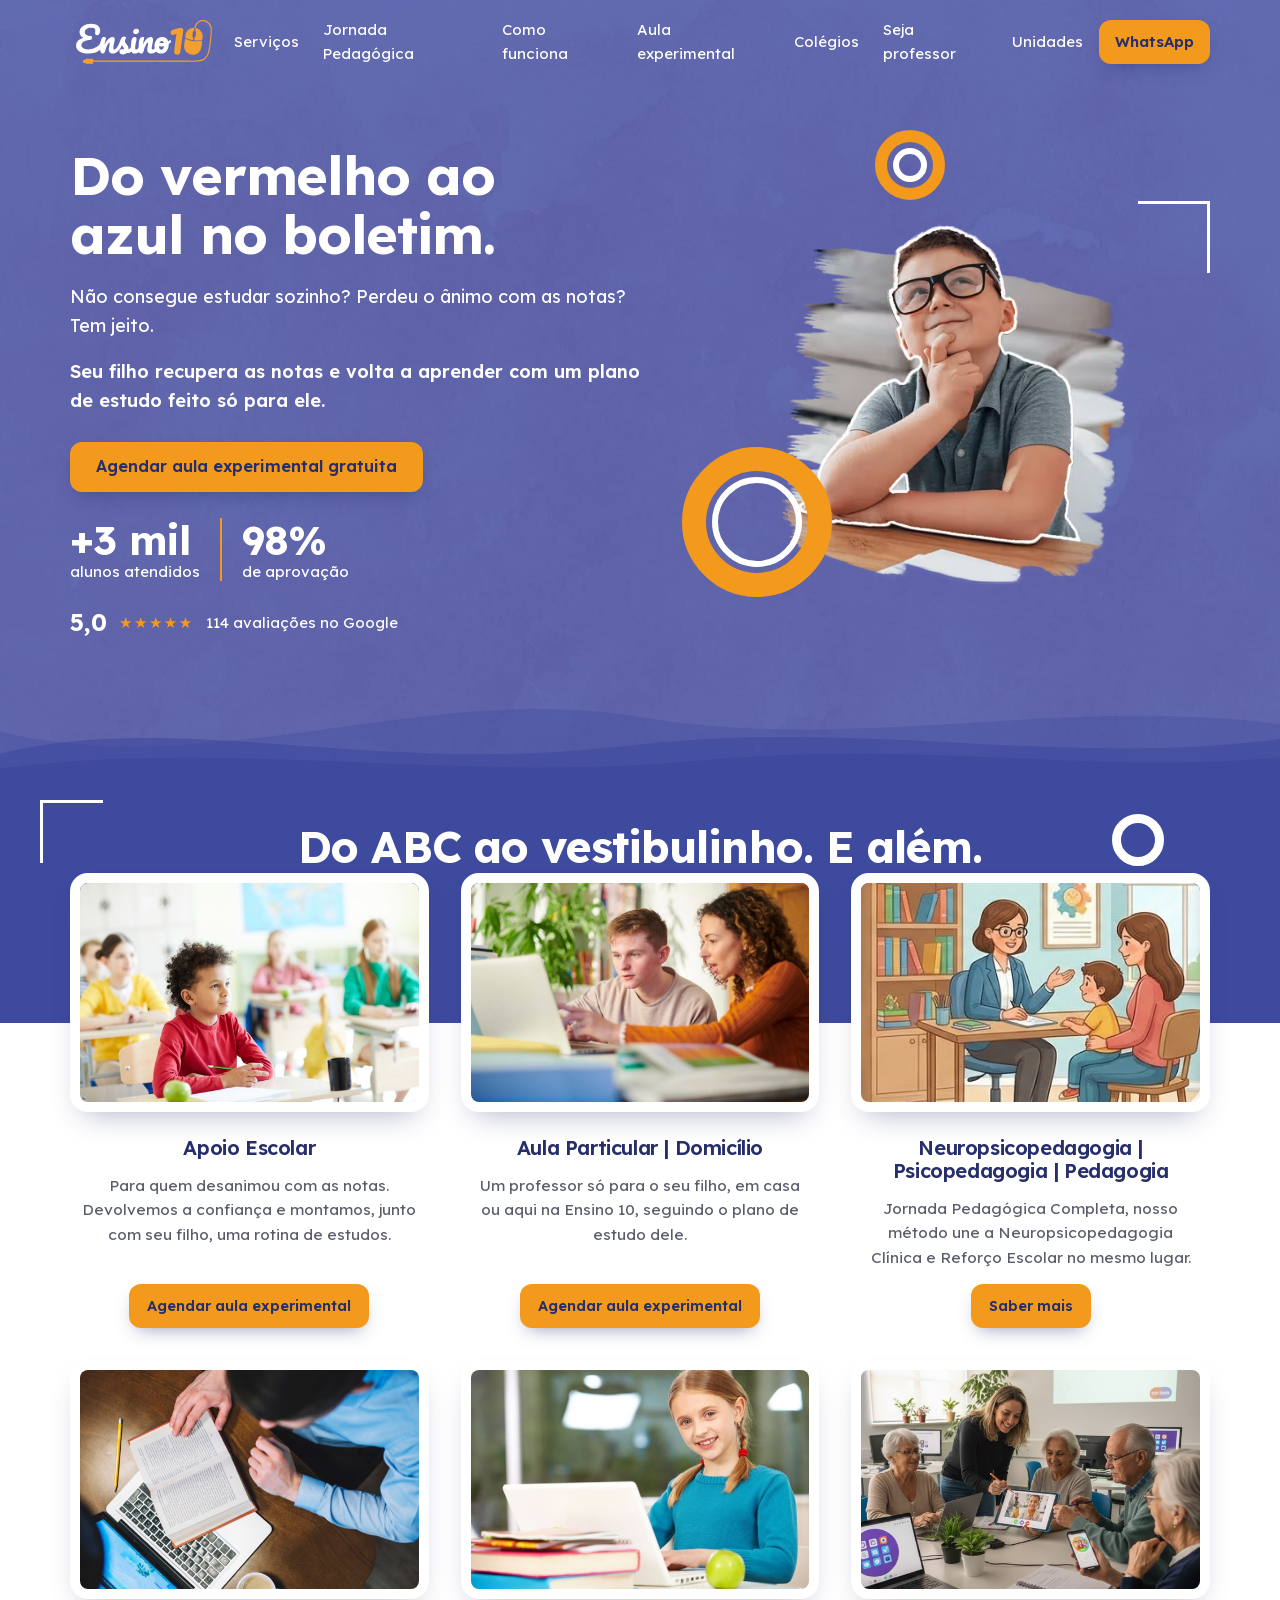
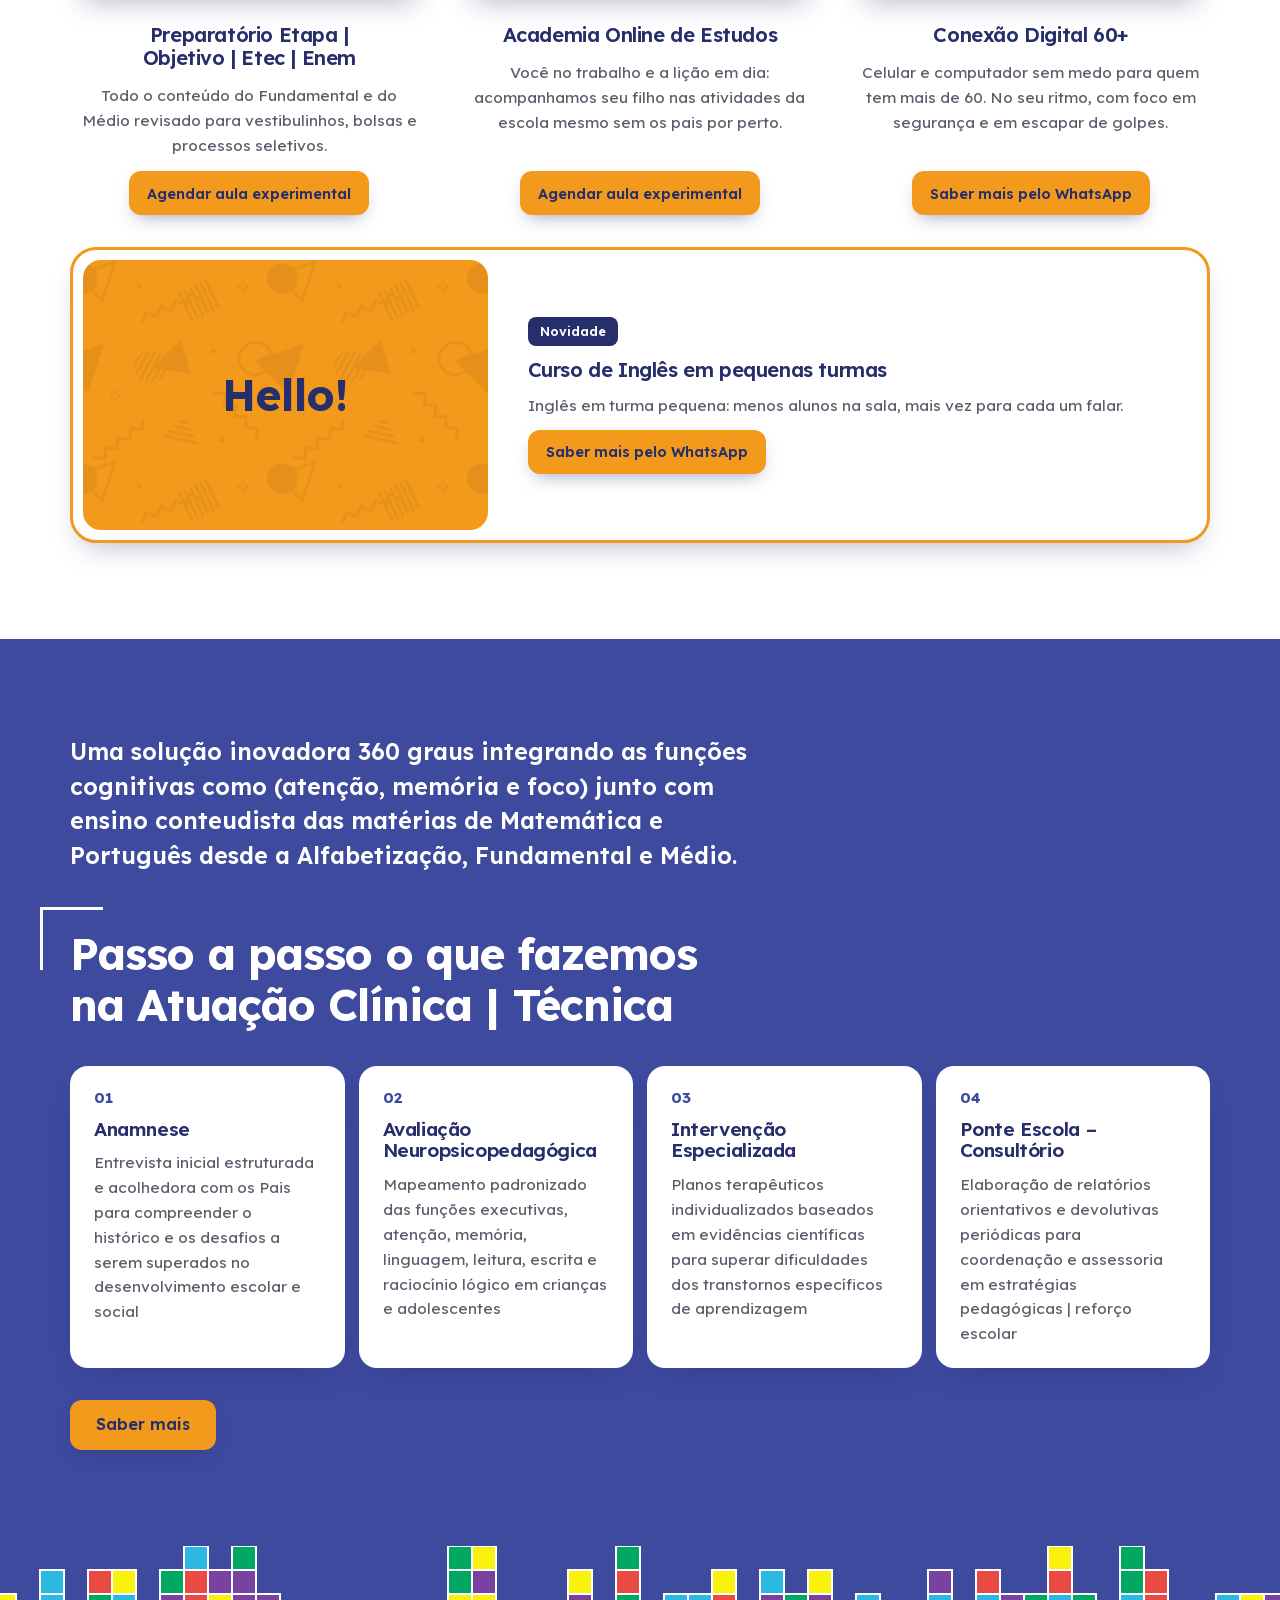
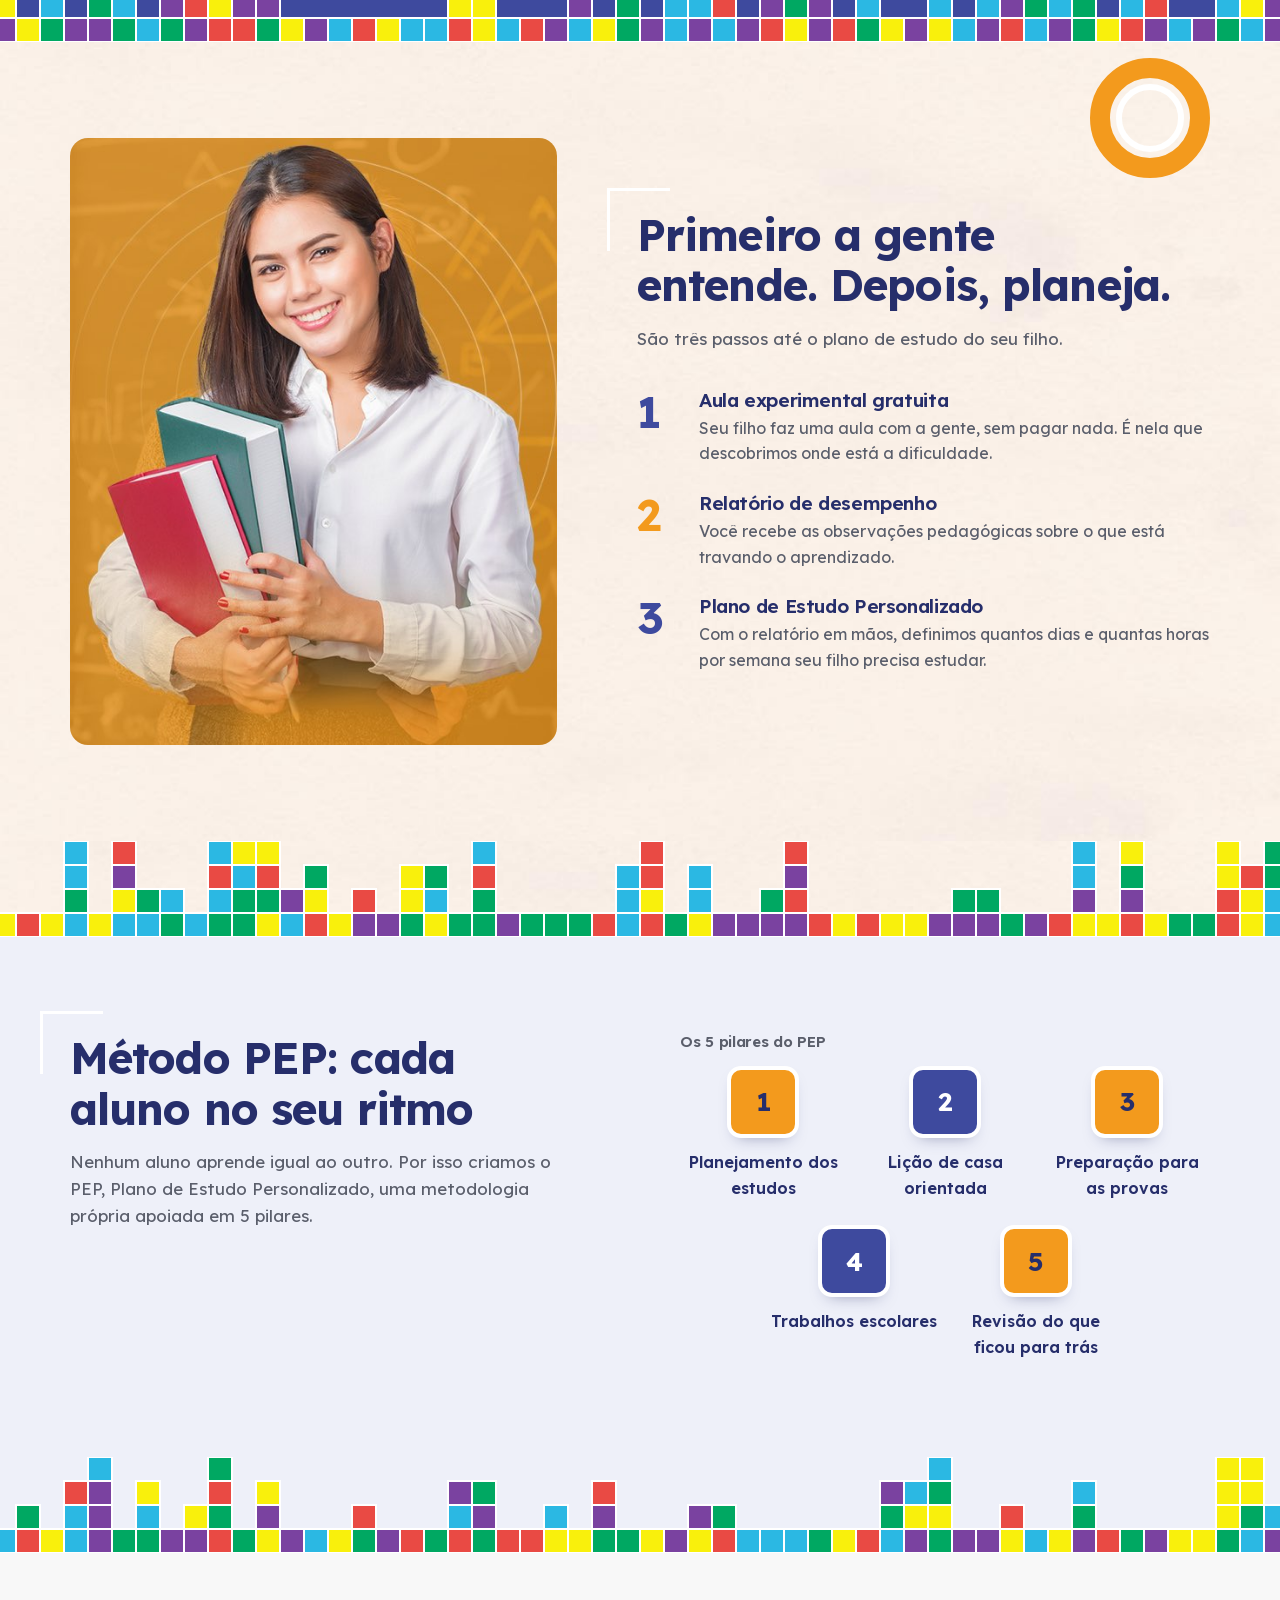
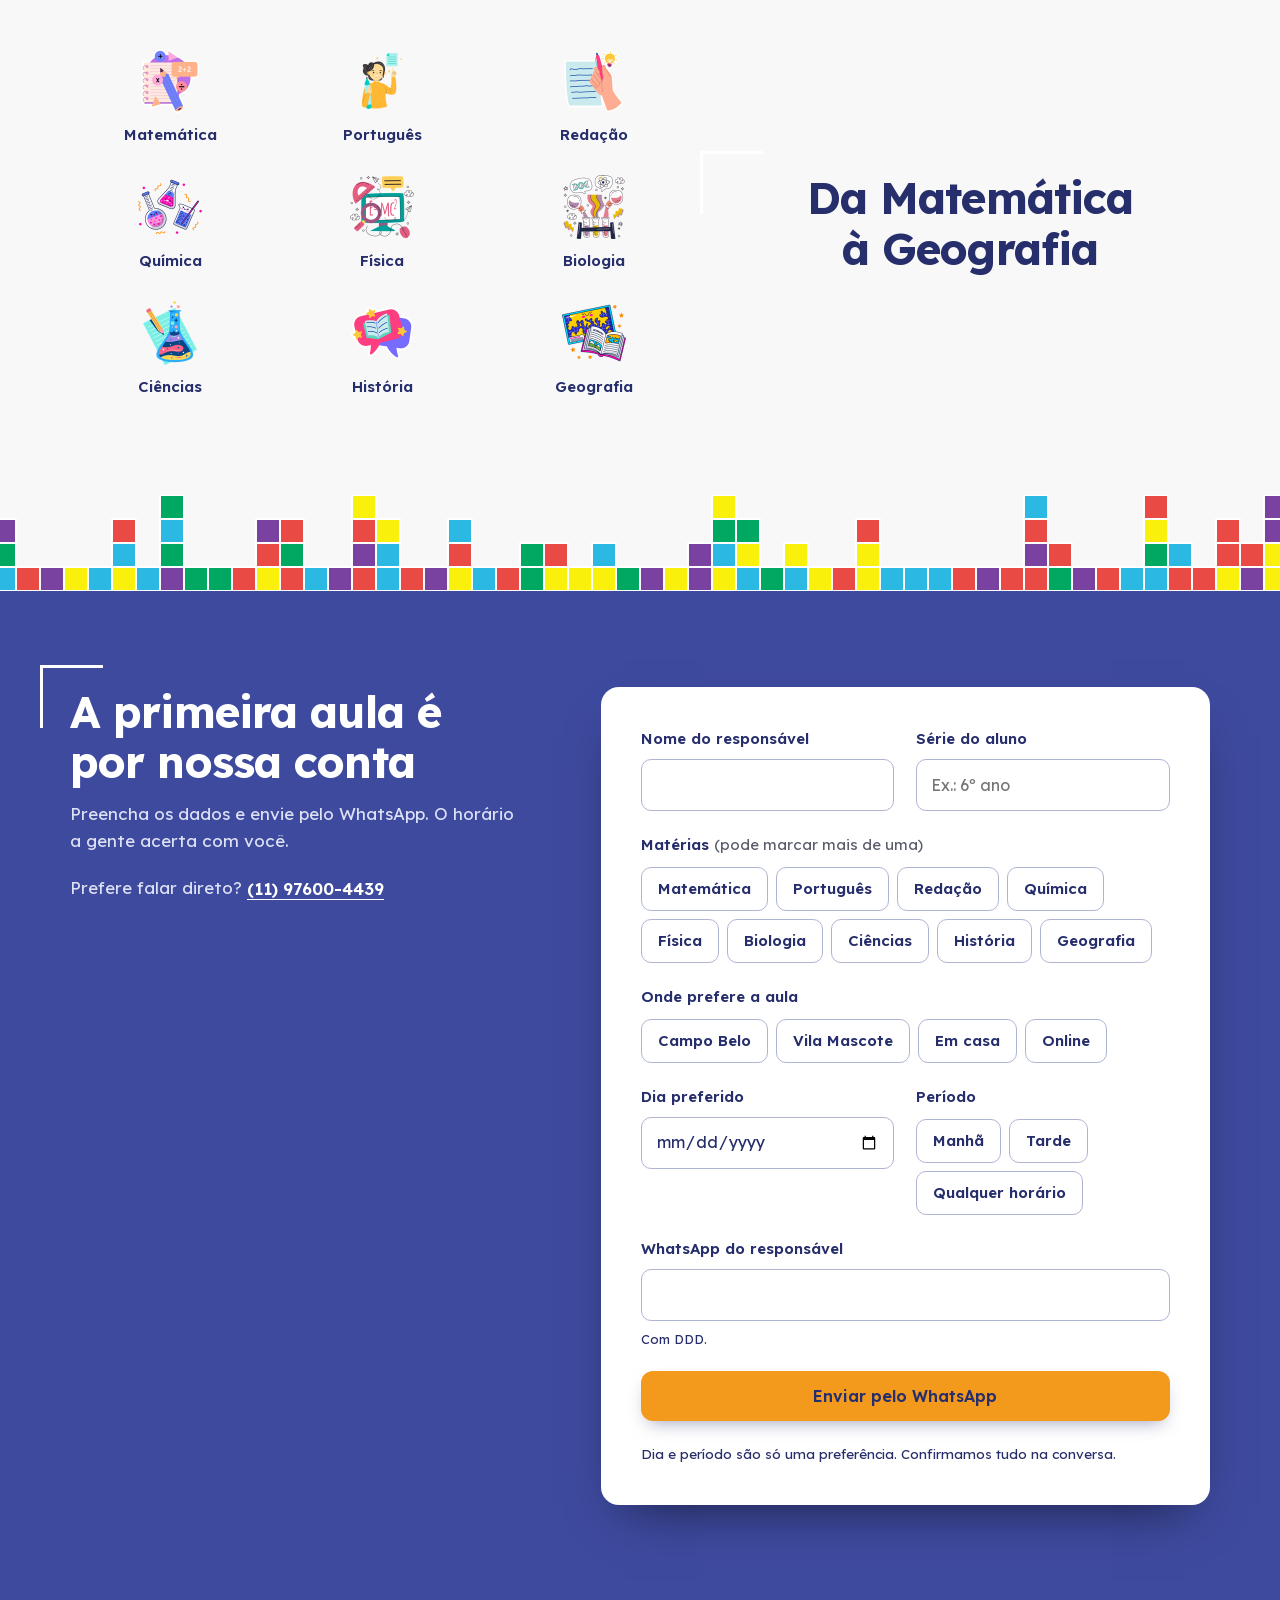
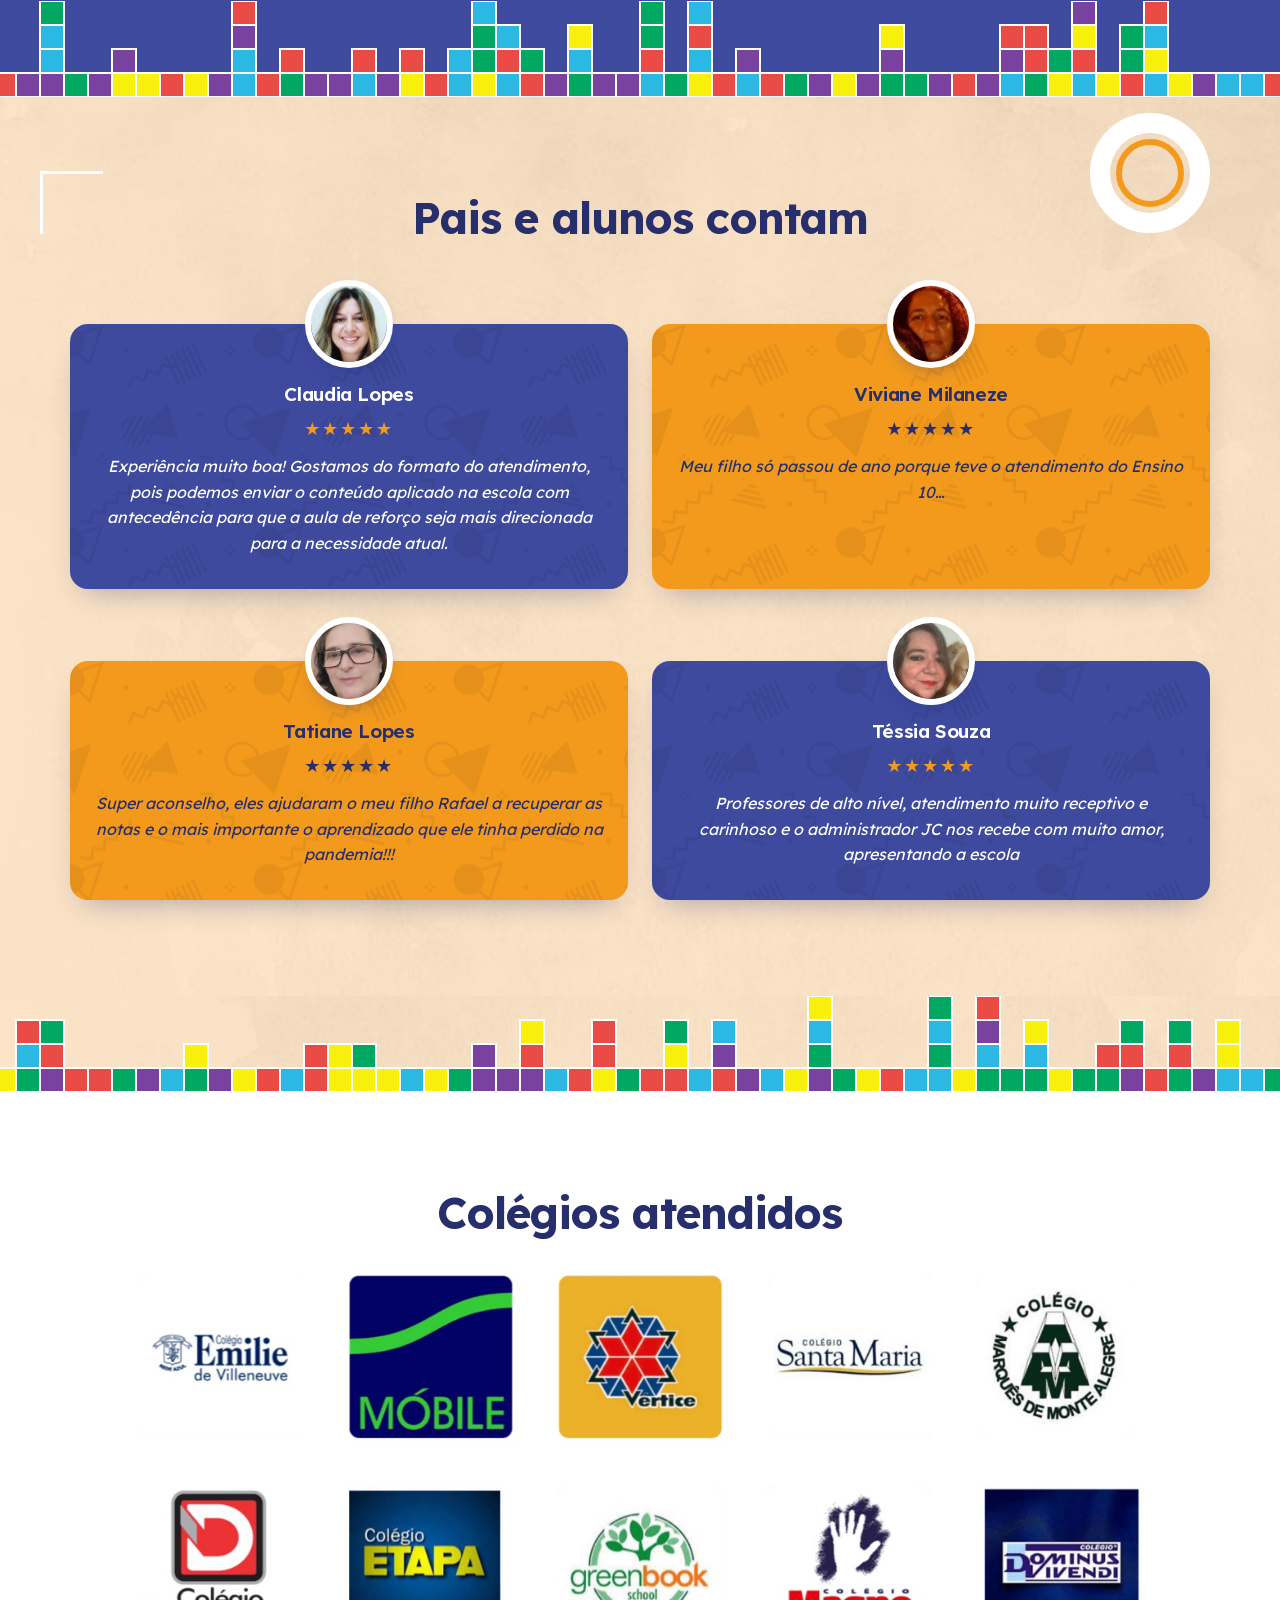
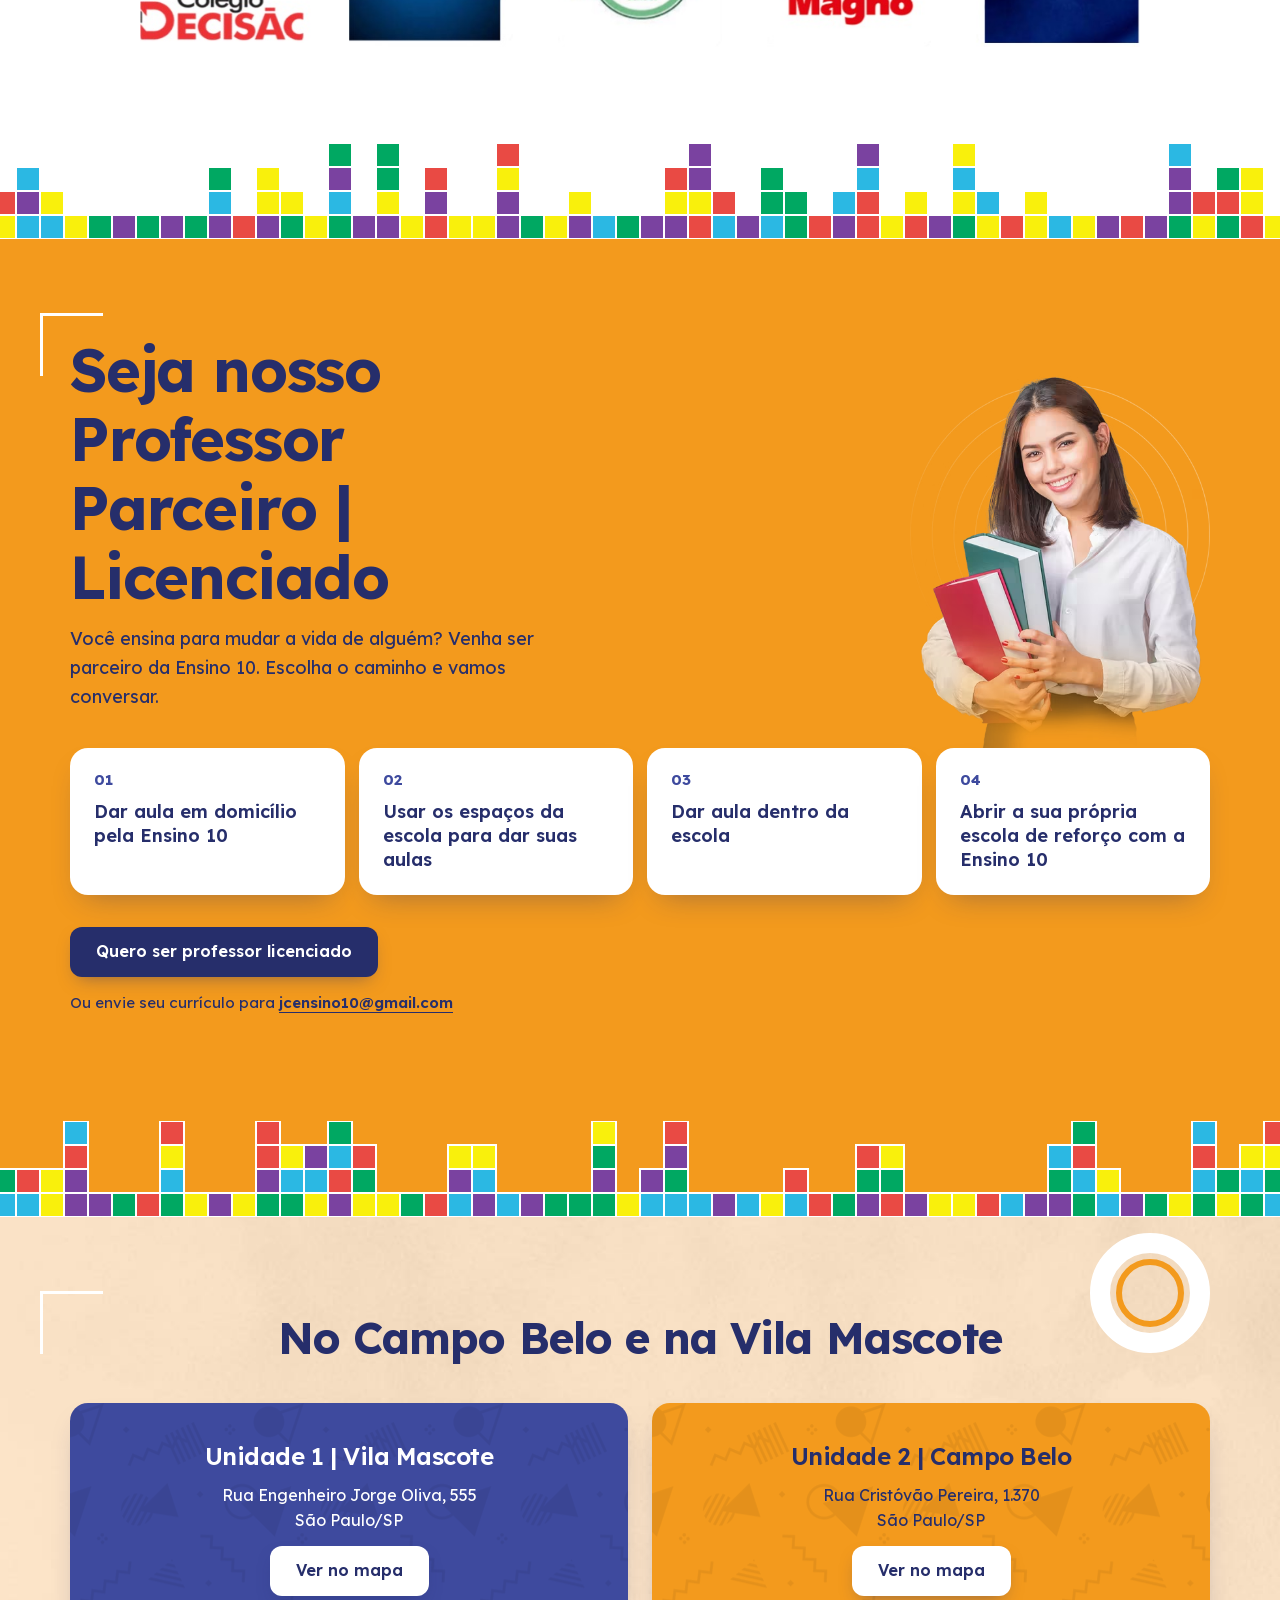
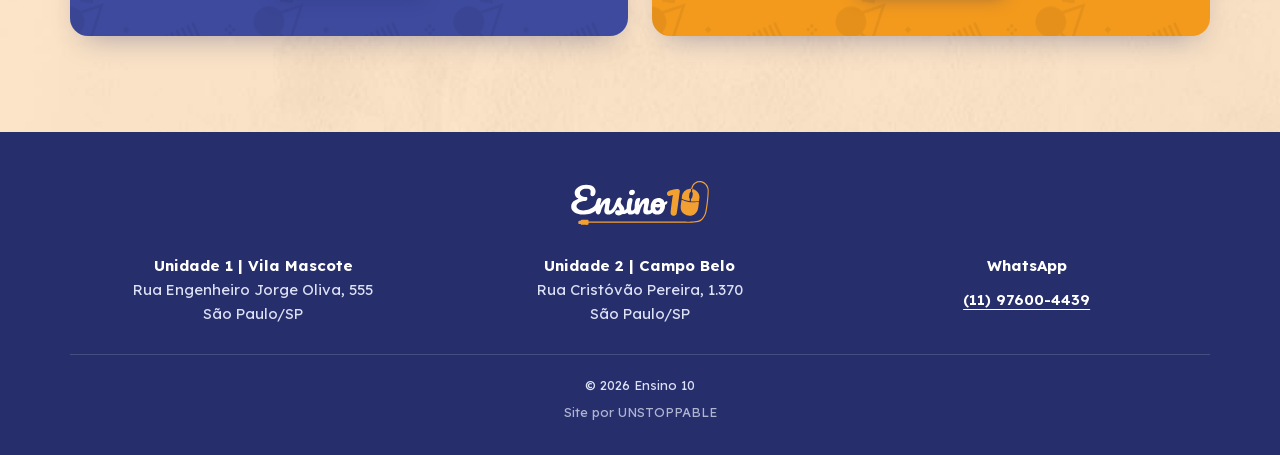
==== commit ff5917b1: "feat: pagina da jornada pedagogica, card e faixa na home e menu do celular" ====
--- a/index.html
+++ b/index.html
@@ -22,8 +22,8 @@
     <link rel="preload" href="lexend-latin.woff2" as="font" type="font/woff2" crossorigin>
     <link rel="preload" href="textura-hero.jpg?v=2" as="image">
     <link rel="preload" href="fotos/hero-aluno.avif" as="image" type="image/avif">
-    <link rel="stylesheet" href="style.css?v=12">
-    <script src="script.js?v=5" defer></script>
+    <link rel="stylesheet" href="style.css?v=13">
+    <script src="script.js?v=6" defer></script>
     <script type="application/ld+json">
       {
         "@context": "https://schema.org",
@@ -65,8 +65,12 @@
     <header class="topo">
       <div class="wrap topo-in">
         <a class="marca" href="#inicio"><img src="logo-ensino10-branco.svg" alt="Ensino 10" width="210" height="65"></a>
-        <nav aria-label="Seções">
+        <button class="btn btn-branco btn-menu" type="button" aria-label="Menu" aria-expanded="false" aria-controls="menu">
+          <svg viewBox="0 0 24 24" width="22" height="22" aria-hidden="true"><path d="M3 6h18M3 12h18M3 18h18" fill="none" stroke="currentColor" stroke-width="2" stroke-linecap="round"/></svg>
+        </button>
+        <nav id="menu" aria-label="Seções">
           <a href="#servicos">Serviços</a>
+          <a href="jornada-pedagogica.html">Jornada Pedagógica</a>
           <a href="#como-funciona">Como funciona</a>
           <a href="#aula-experimental">Aula experimental</a>
           <a href="#colegios">Colégios</a>
@@ -134,10 +138,10 @@
             <a class="btn btn-p" href="#aula-experimental">Agendar aula experimental</a>
           </article>
           <article class="card">
-            <img class="card-foto" src="fotos/alfabetizacao.jpg" alt="Livros de matemática da educação infantil" width="600" height="400" loading="lazy">
-            <h3>Reforço na Alfabetização</h3>
-            <p>Leitura, escrita e matemática com base firme, para acompanhar a turma sem ficar para trás.</p>
-            <a class="btn btn-p" href="#aula-experimental">Agendar aula experimental</a>
+            <img class="card-foto" src="fotos/jornada-atuacao.jpg" alt="Ilustração de uma profissional conversando com um menino e a mãe dele em volta de uma mesa, numa sala com estante de livros" width="384" height="384" loading="lazy">
+            <h3>Neuropsicopedagogia&nbsp;| Psicopedagogia&nbsp;| Pedagogia</h3>
+            <p>Jornada Pedagógica Completa, nosso método une a Neuropsicopedagogia Clínica e Reforço Escolar no mesmo lugar.</p>
+            <a class="btn btn-p" href="jornada-pedagogica.html">Saber mais</a>
           </article>
           <article class="card">
             <img class="card-foto" src="fotos/preparatorio.jpg" alt="Estudante com livro e notebook" width="600" height="400" loading="lazy">
@@ -168,7 +172,35 @@
           </article>
         </div>
       </section>
-      <div class="tetris" aria-hidden="true"></div>
+
+      <section class="secao marinho chamada" aria-labelledby="chamada-titulo">
+        <div class="wrap">
+          <p class="chamada-texto">Uma solução inovadora 360 graus integrando as funções cognitivas como (atenção, memória e foco) junto com ensino conteudista das matérias de Matemática e Português desde a Alfabetização, Fundamental e Médio.</p>
+          <h2 class="titulo" id="chamada-titulo">Passo a passo o que fazemos na Atuação Clínica&nbsp;| Técnica</h2>
+          <ol class="caminhos">
+            <li>
+              <h3>Anamnese</h3>
+              <p>Entrevista inicial estruturada e acolhedora com os Pais para compreender o histórico e os desafios a serem superados no desenvolvimento escolar e social</p>
+            </li>
+            <li>
+              <h3>Avaliação Neuropsicopedagógica</h3>
+              <p>Mapeamento padronizado das funções executivas, atenção, memória, linguagem, leitura, escrita e raciocínio lógico em crianças e adolescentes</p>
+            </li>
+            <li>
+              <h3>Intervenção Especializada</h3>
+              <p>Planos terapêuticos individualizados baseados em evidências científicas para superar dificuldades dos transtornos específicos de aprendizagem</p>
+            </li>
+            <li>
+              <h3>Ponte Escola&nbsp;– Consultório</h3>
+              <p>Elaboração de relatórios orientativos e devolutivas periódicas para coordenação e assessoria em estratégias pedagógicas&nbsp;| reforço escolar</p>
+            </li>
+          </ol>
+          <div class="professor-cta">
+            <a class="btn" href="jornada-pedagogica.html">Saber mais</a>
+          </div>
+        </div>
+      </section>
+      <div class="tetris marinho" aria-hidden="true"></div>
 
       <section class="secao creme" id="como-funciona">
         <div class="wrap duas como">
--- a/style.css
+++ b/style.css
@@ -125,6 +125,7 @@
 .topo :focus-visible,
 .hero :focus-visible,
 .form-texto :focus-visible,
+.chamada :focus-visible,
 .unidade.marinho :focus-visible,
 .rodape :focus-visible {
   outline-color: #fff;
@@ -493,6 +494,51 @@
   display: none;
 }
 
+.topo nav a {
+  display: flex;
+  align-items: center;
+  min-height: 44px;
+  color: #fff;
+  text-decoration: none;
+}
+
+.topo nav a:hover {
+  color: var(--laranja);
+}
+
+/* Página atual: sublinhado, porque o laranja não passa no contraste sobre a textura do topo */
+.topo nav a[aria-current] {
+  text-decoration: underline;
+}
+
+/* No HTML o botão vem antes da lista, para o teclado chegar nos links depois de abrir; na tela, fica no fim */
+.btn-menu {
+  order: 1;
+  width: 44px;
+  min-height: 44px;
+  padding: 0;
+}
+
+@media (max-width: 959.98px) {
+  .topo-in {
+    gap: 8px;
+  }
+
+  .marca {
+    margin-right: auto;
+  }
+
+  .menu-aberto nav {
+    display: grid;
+    position: absolute;
+    top: 100%;
+    left: -16px;
+    right: -16px;
+    padding: 8px 16px 16px;
+    background: var(--escuro);
+  }
+}
+
 @media (min-width: 960px) {
   .marca img {
     width: 150px;
@@ -504,16 +550,8 @@
     font-size: 15px;
   }
 
-  .topo nav a {
-    display: flex;
-    align-items: center;
-    min-height: 44px;
-    color: #fff;
-    text-decoration: none;
-  }
-
-  .topo nav a:hover {
-    color: var(--laranja);
+  .btn-menu {
+    display: none;
   }
 }
 
@@ -536,6 +574,11 @@
   line-height: 1.1;
 }
 
+/* Título da Jornada: "Neuropsicopedagogia" não quebra e precisa caber na coluna */
+.hero .h1-longo {
+  font-size: clamp(24px, 7.6vw, 40px);
+}
+
 .hero-texto p {
   max-width: 36em;
   margin-top: 18px;
@@ -596,6 +639,10 @@
 
 .hero-foto img {
   width: 100%;
+}
+
+.hero-foto .arte-redonda {
+  border-radius: 50%;
 }
 
 .ondas {
@@ -759,6 +806,22 @@
   .card-destaque {
     grid-template-columns: minmax(0, 1fr) minmax(0, 1.6fr);
     gap: 40px;
+  }
+}
+
+/* Faixa da Jornada Pedagógica (home) */
+.chamada-texto {
+  max-width: 46ch;
+  margin-bottom: 56px;
+  color: #fff;
+  font-size: 19px;
+  font-weight: 600;
+  line-height: 1.5;
+}
+
+@media (min-width: 960px) {
+  .chamada-texto {
+    font-size: 23px;
   }
 }
 
@@ -1213,6 +1276,13 @@
   font-weight: 700;
 }
 
+.caminhos p {
+  color: var(--texto);
+  font-size: 15.5px;
+  font-weight: 400;
+  line-height: 1.6;
+}
+
 .professor-cta {
   display: flex;
   flex-direction: column;
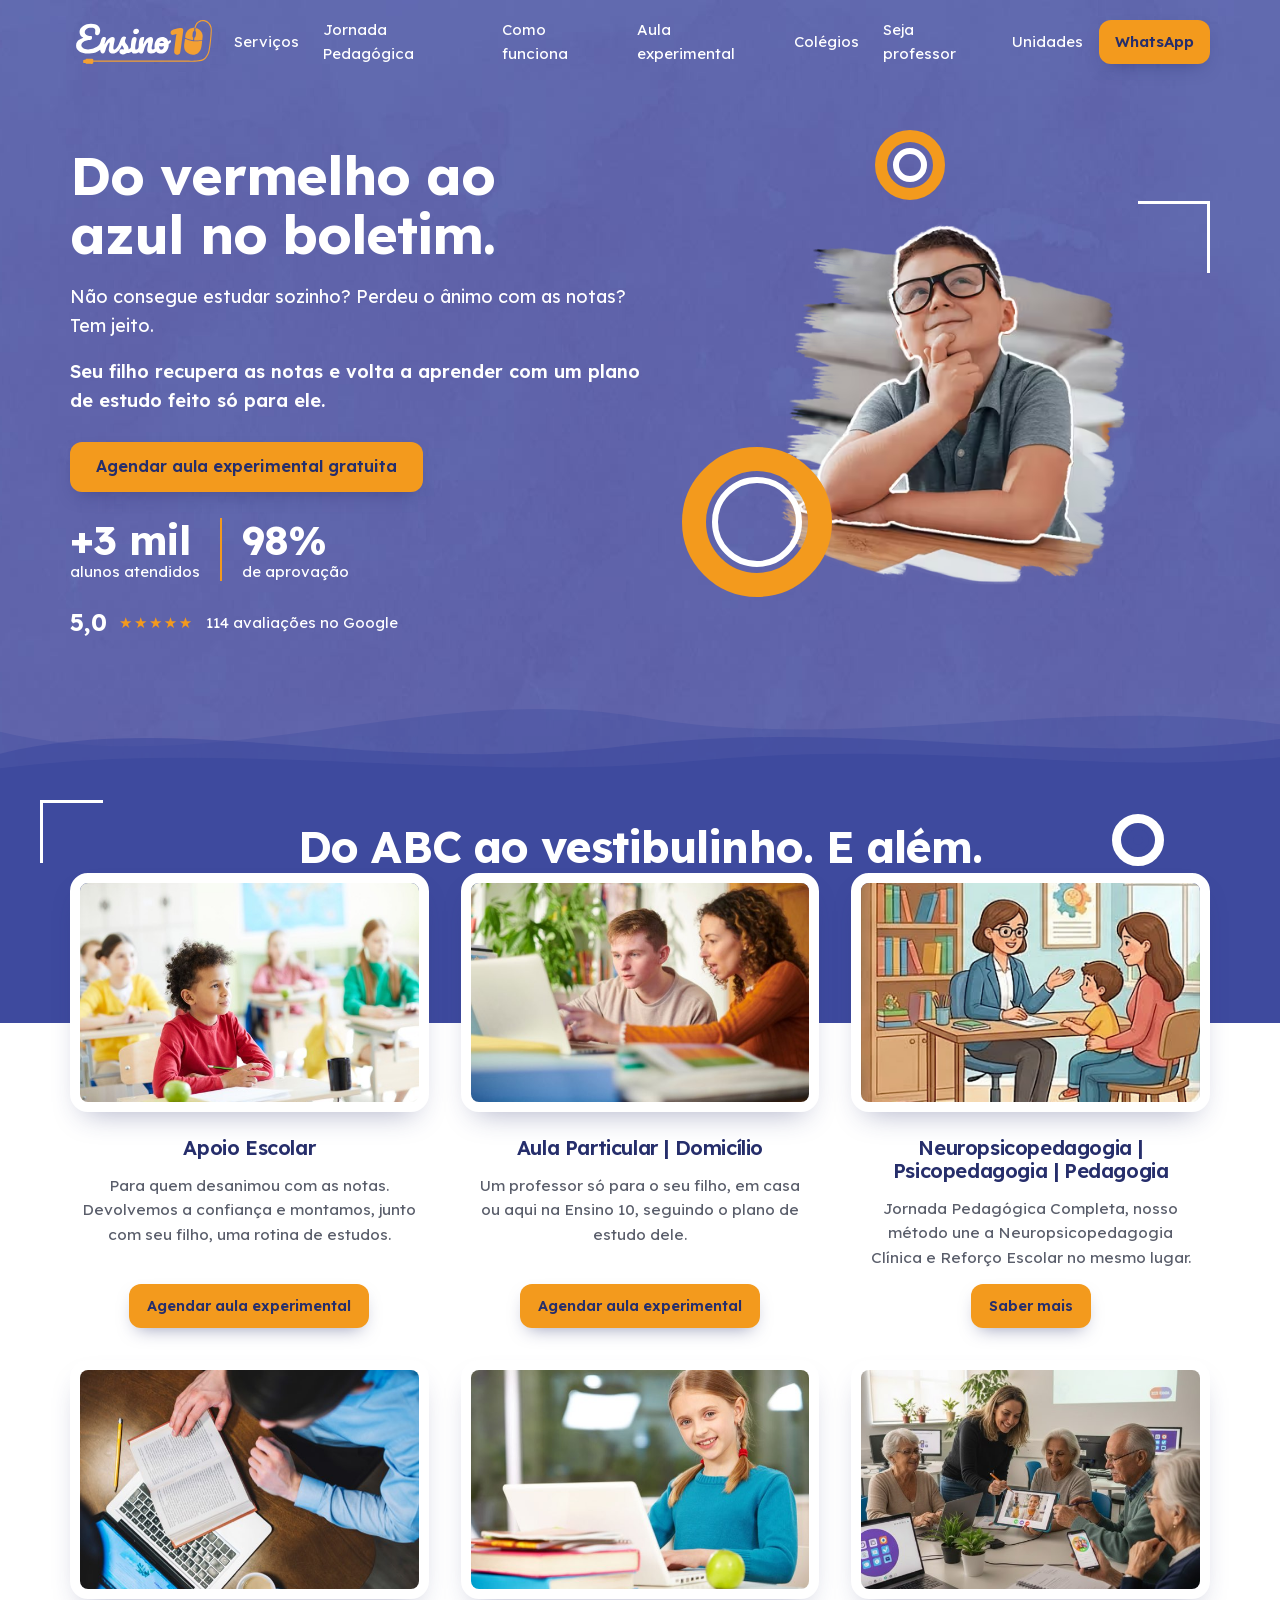
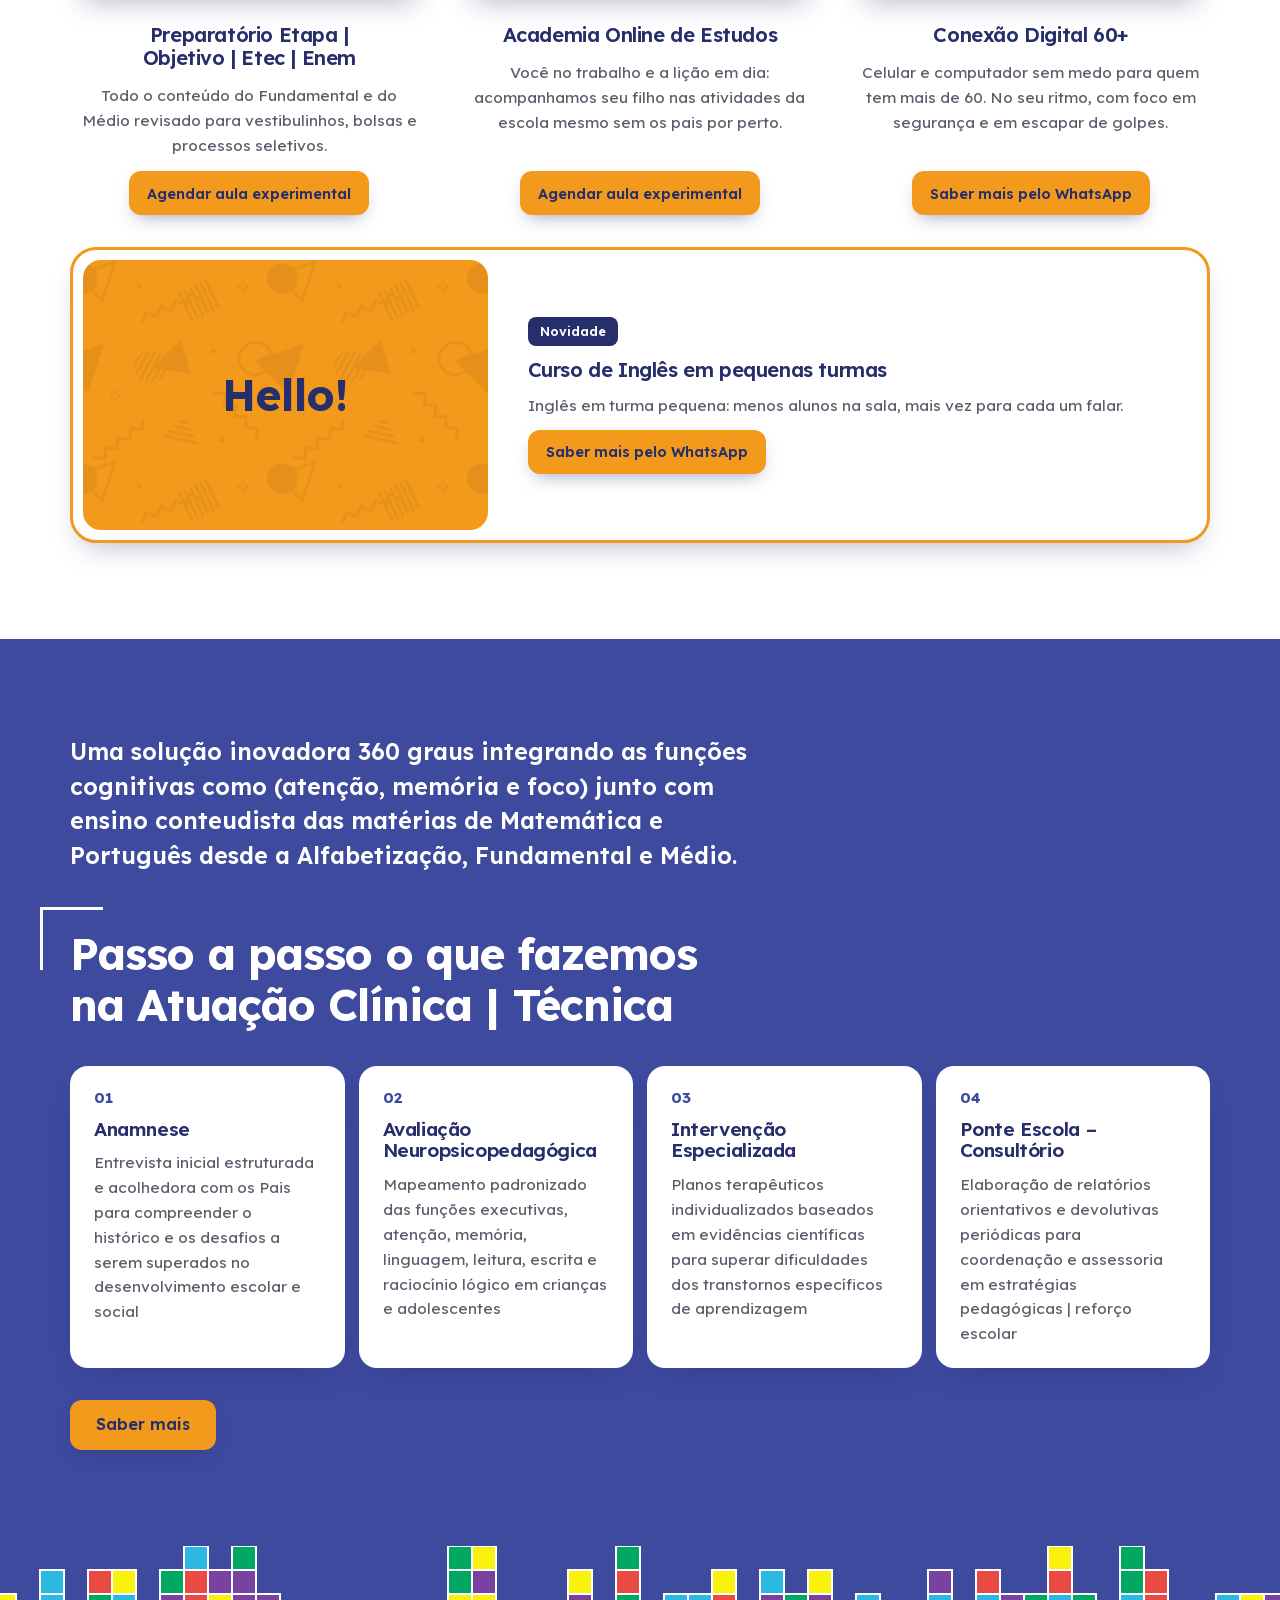
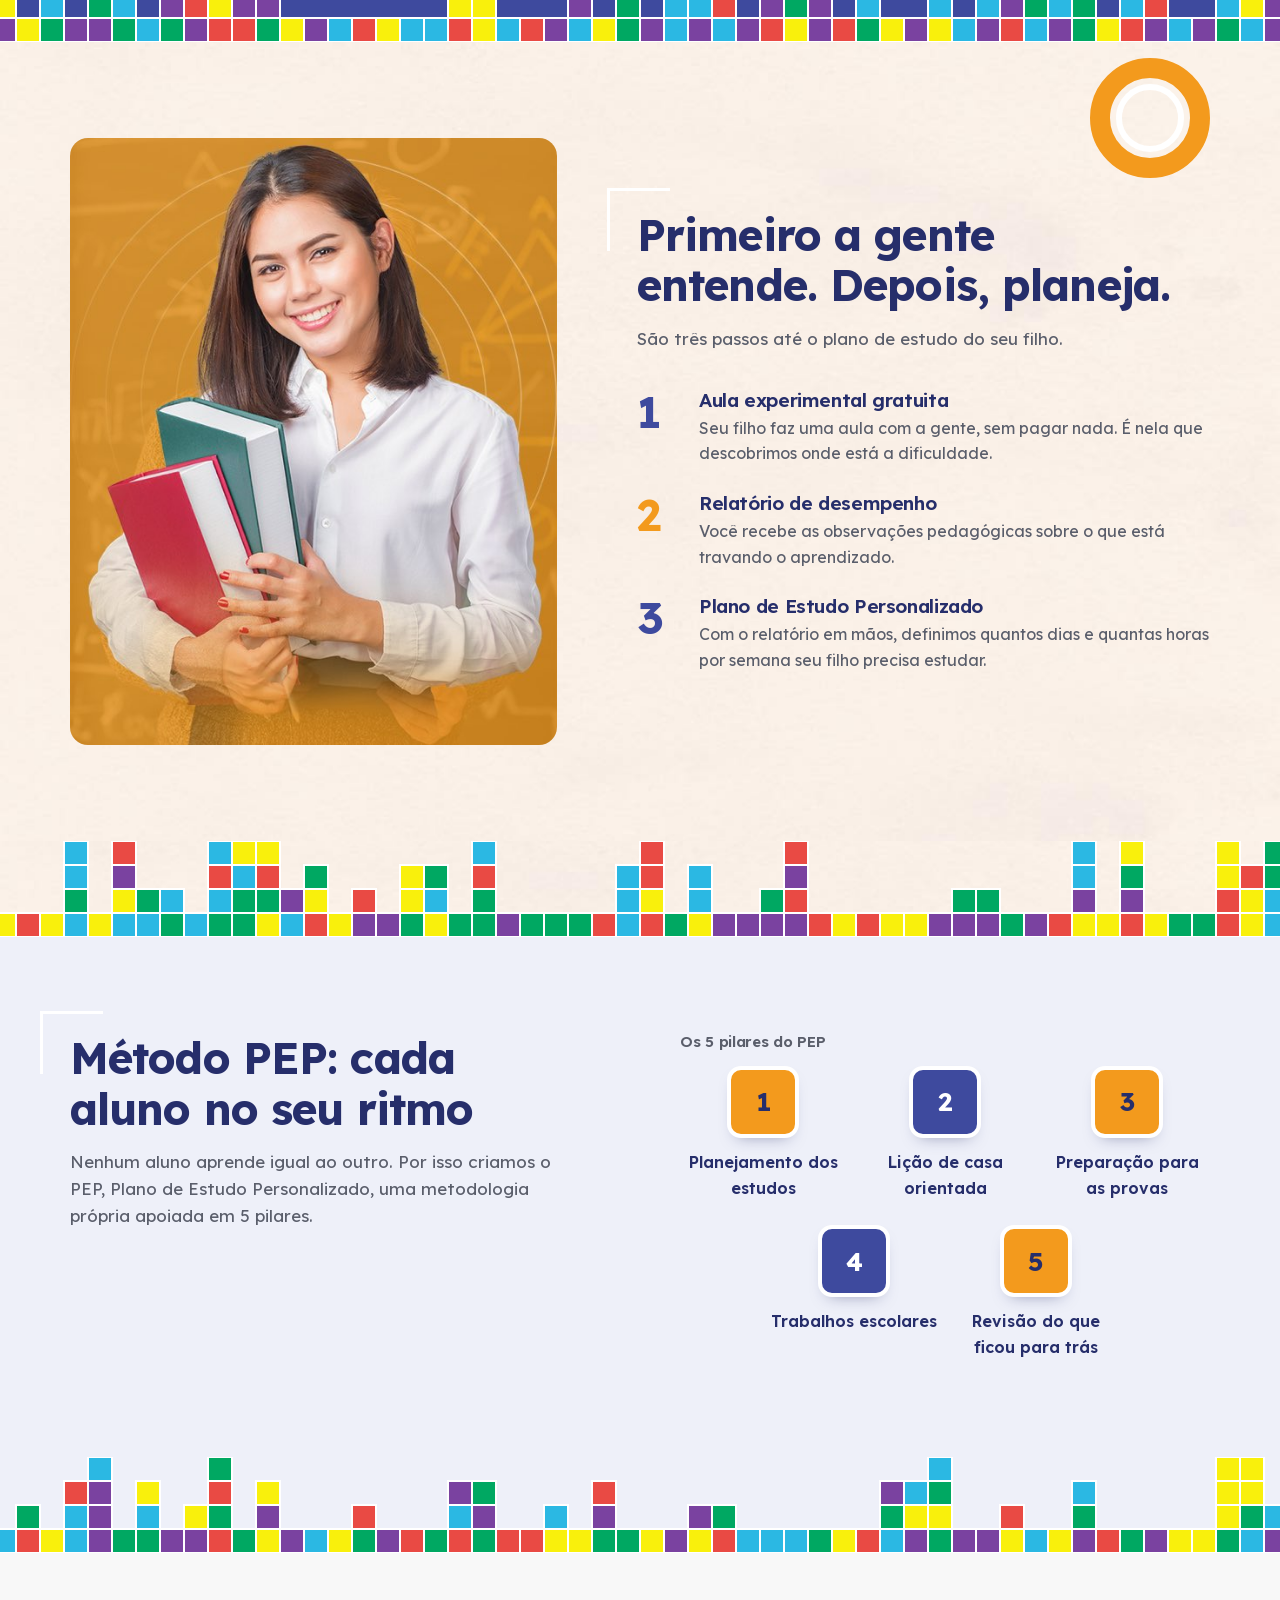
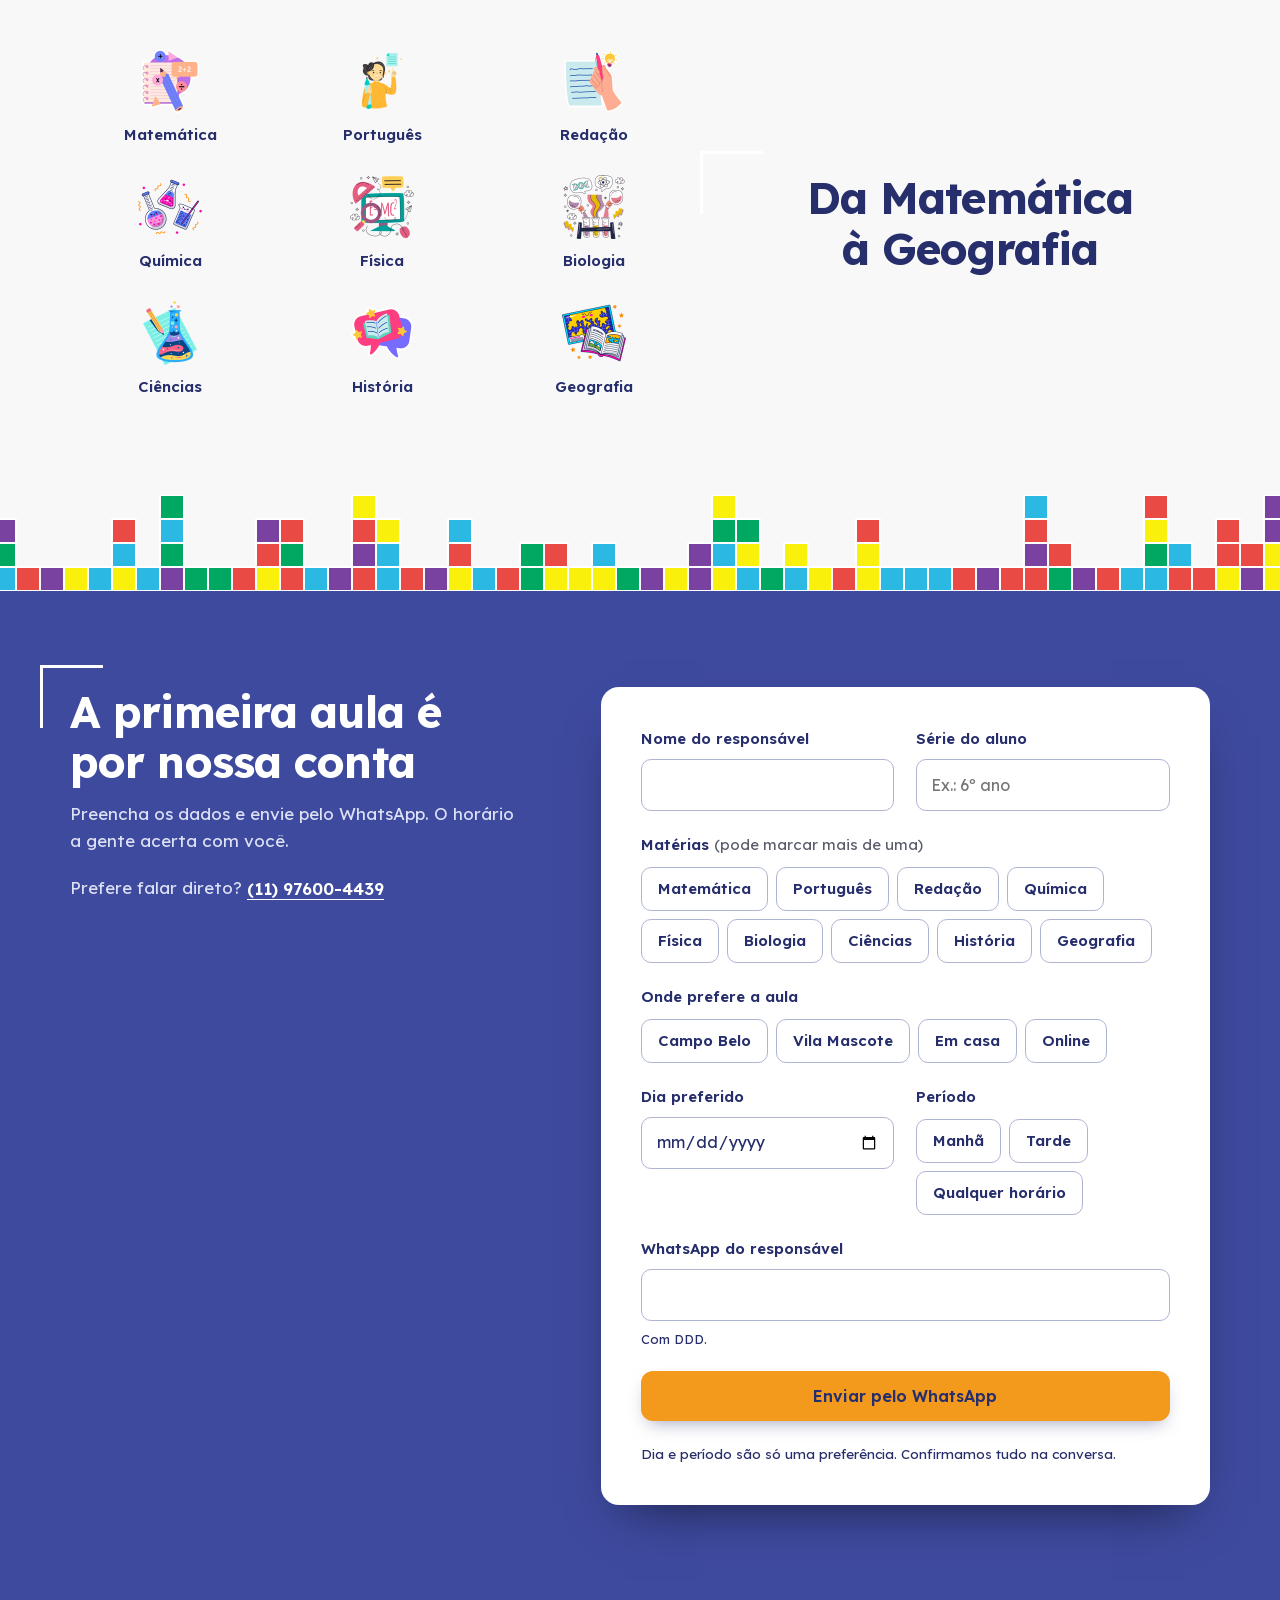
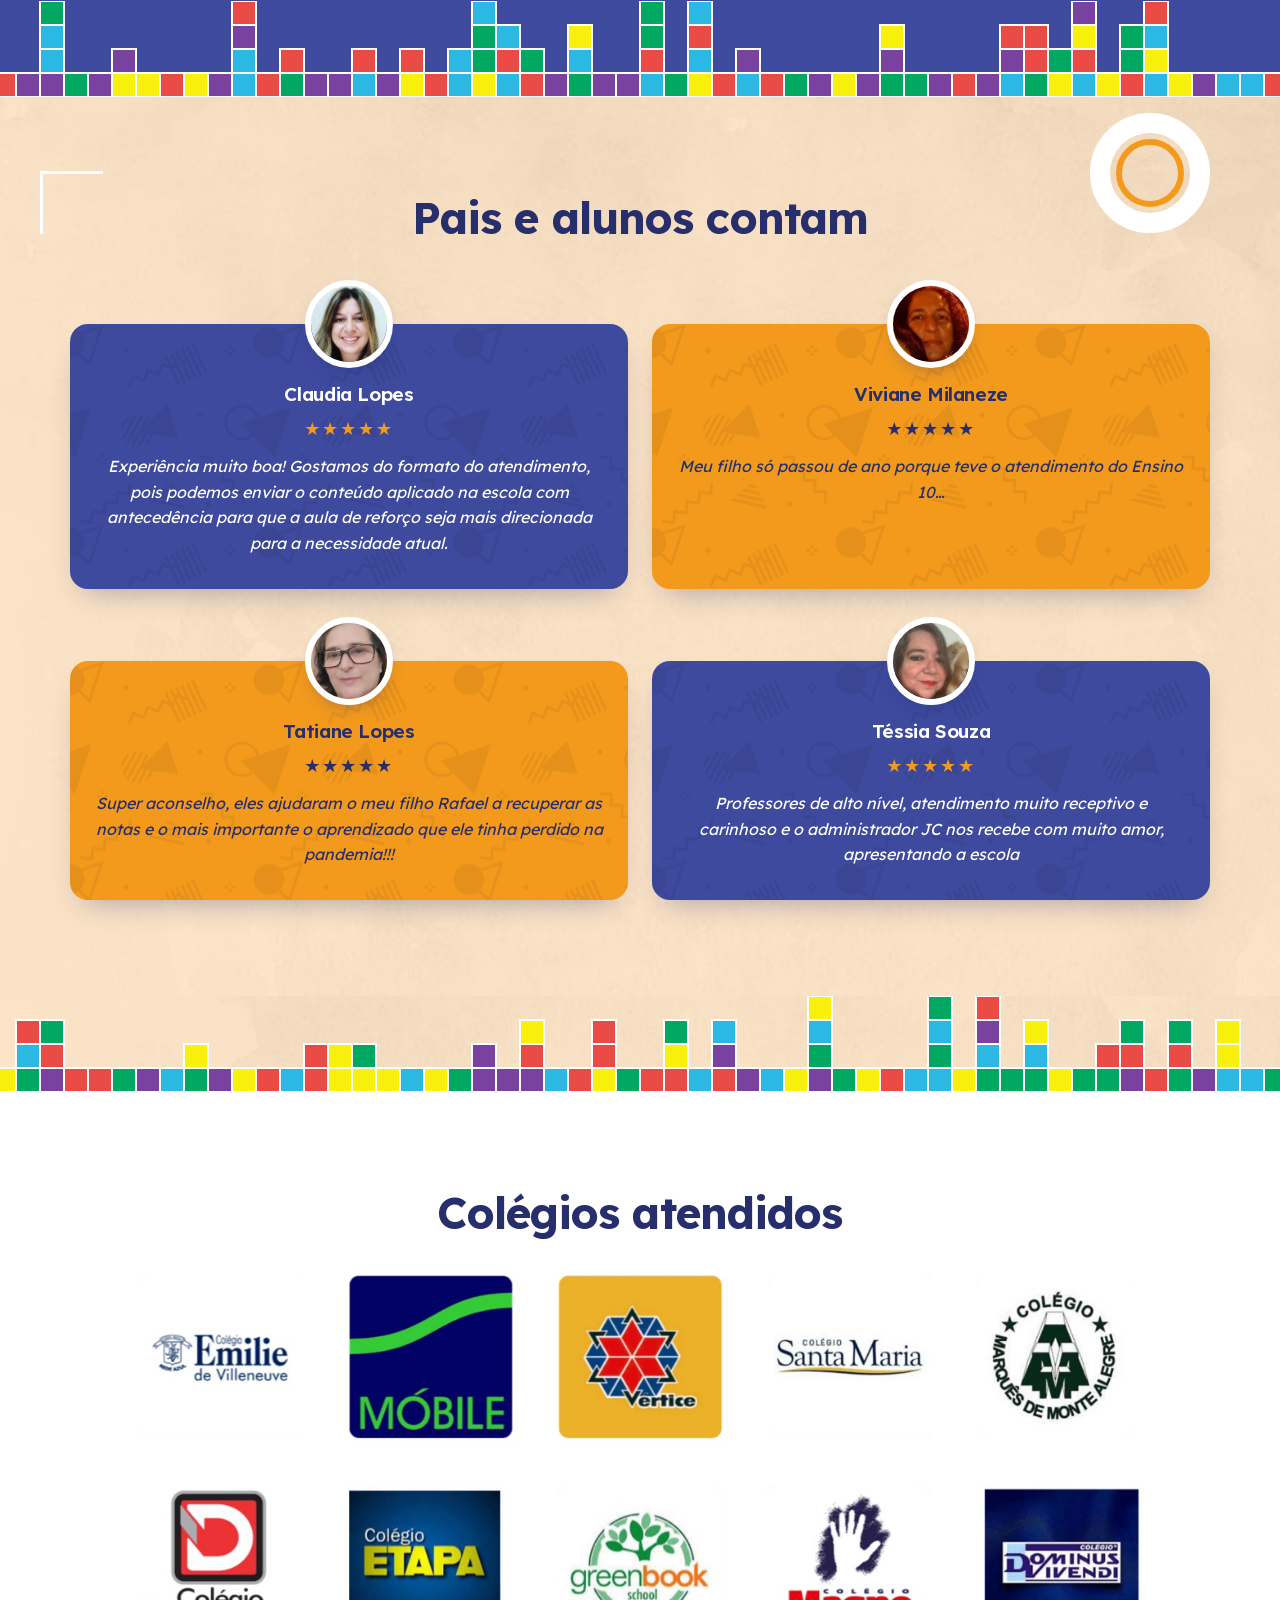
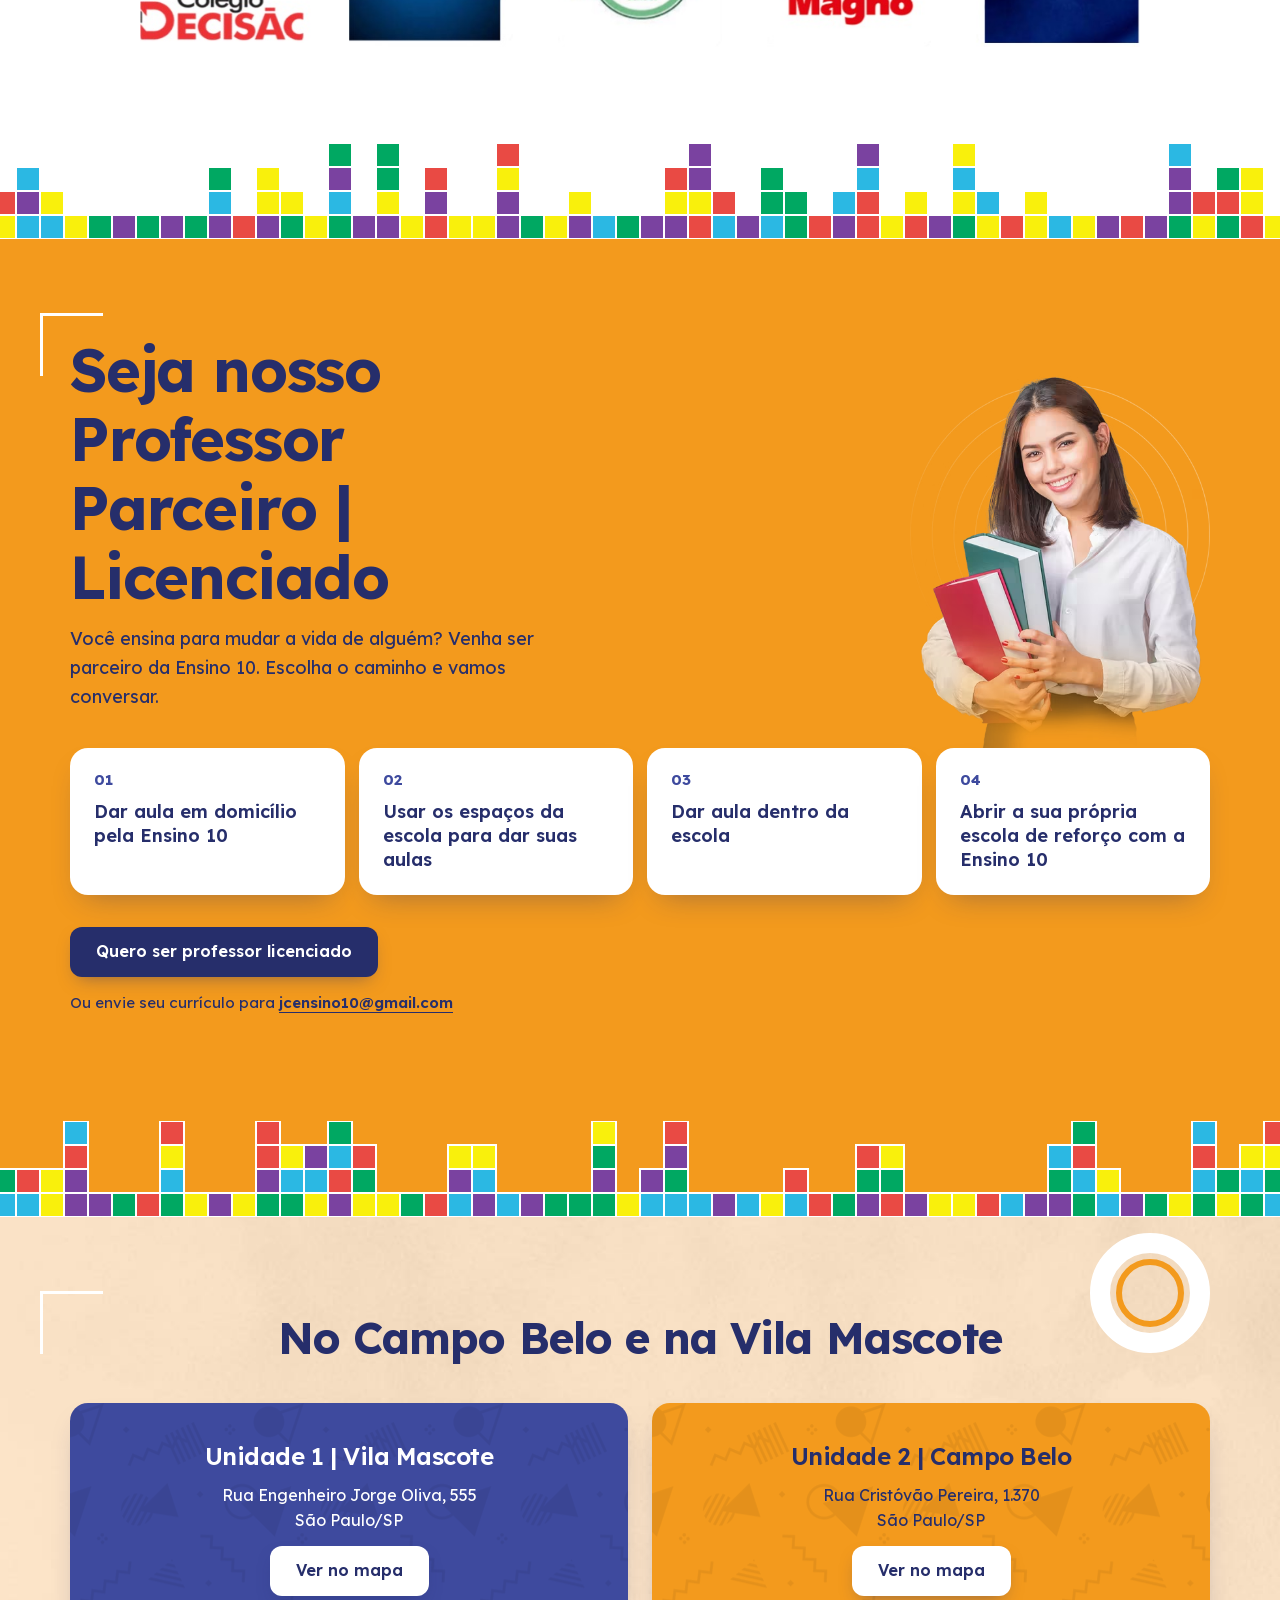
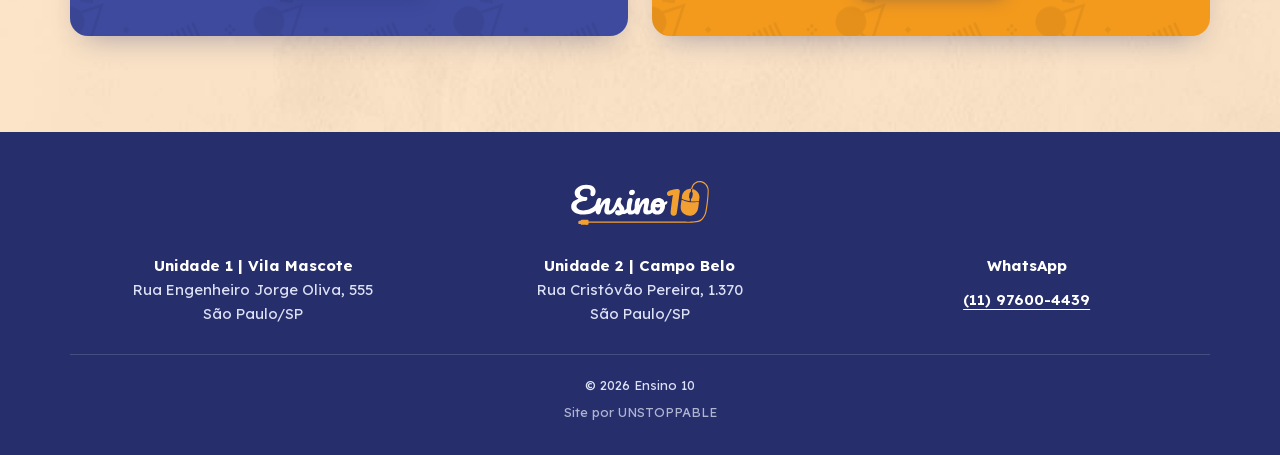
==== commit 3bda9109: "feat: desenhos mais nitidos e imagem nova no topo da jornada pedagogica" ====
--- a/index.html
+++ b/index.html
@@ -138,7 +138,7 @@
             <a class="btn btn-p" href="#aula-experimental">Agendar aula experimental</a>
           </article>
           <article class="card">
-            <img class="card-foto" src="fotos/jornada-atuacao.jpg" alt="Ilustração de uma profissional conversando com um menino e a mãe dele em volta de uma mesa, numa sala com estante de livros" width="384" height="384" loading="lazy">
+            <img class="card-foto" src="fotos/jornada-atuacao.jpg?v=2" alt="Ilustração de uma profissional conversando com um menino e a mãe dele em volta de uma mesa, numa sala com estante de livros" width="768" height="768" loading="lazy">
             <h3>Neuropsicopedagogia&nbsp;| Psicopedagogia&nbsp;| Pedagogia</h3>
             <p>Jornada Pedagógica Completa, nosso método une a Neuropsicopedagogia Clínica e Reforço Escolar no mesmo lugar.</p>
             <a class="btn btn-p" href="jornada-pedagogica.html">Saber mais</a>
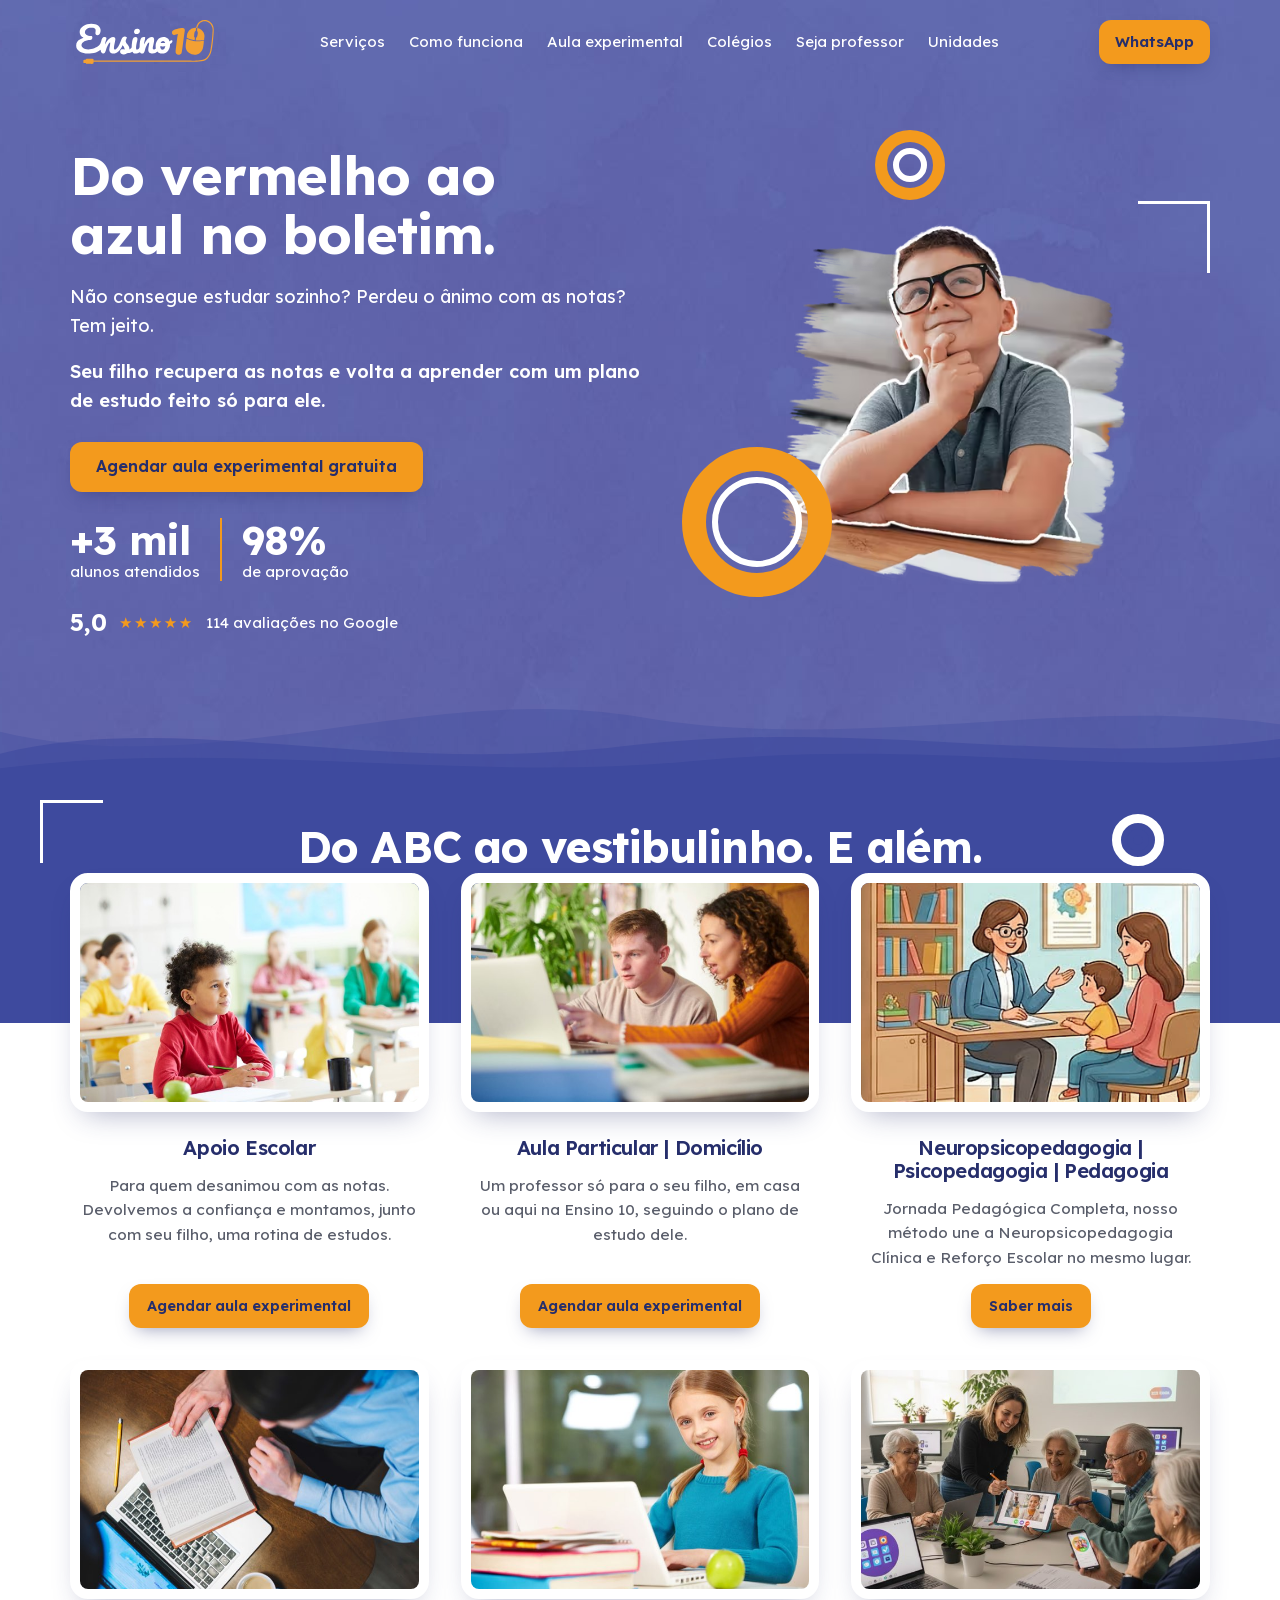
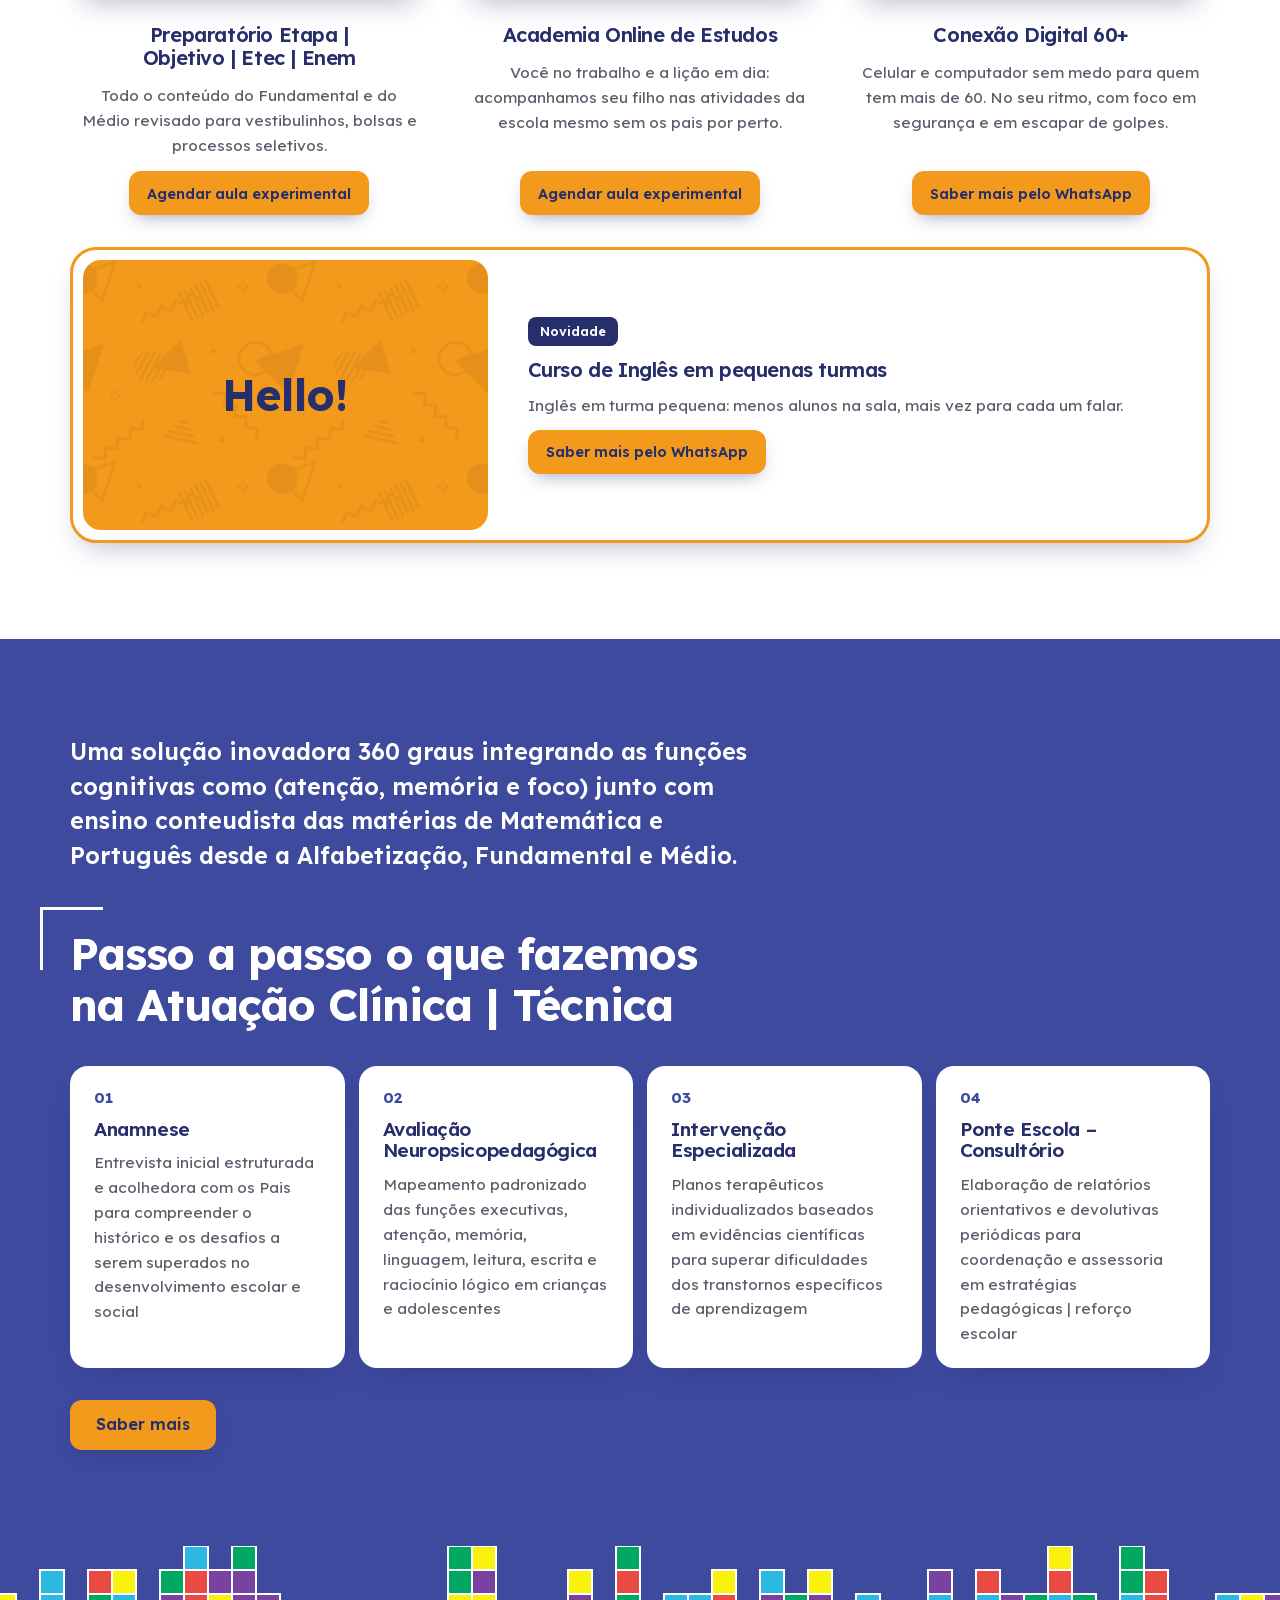
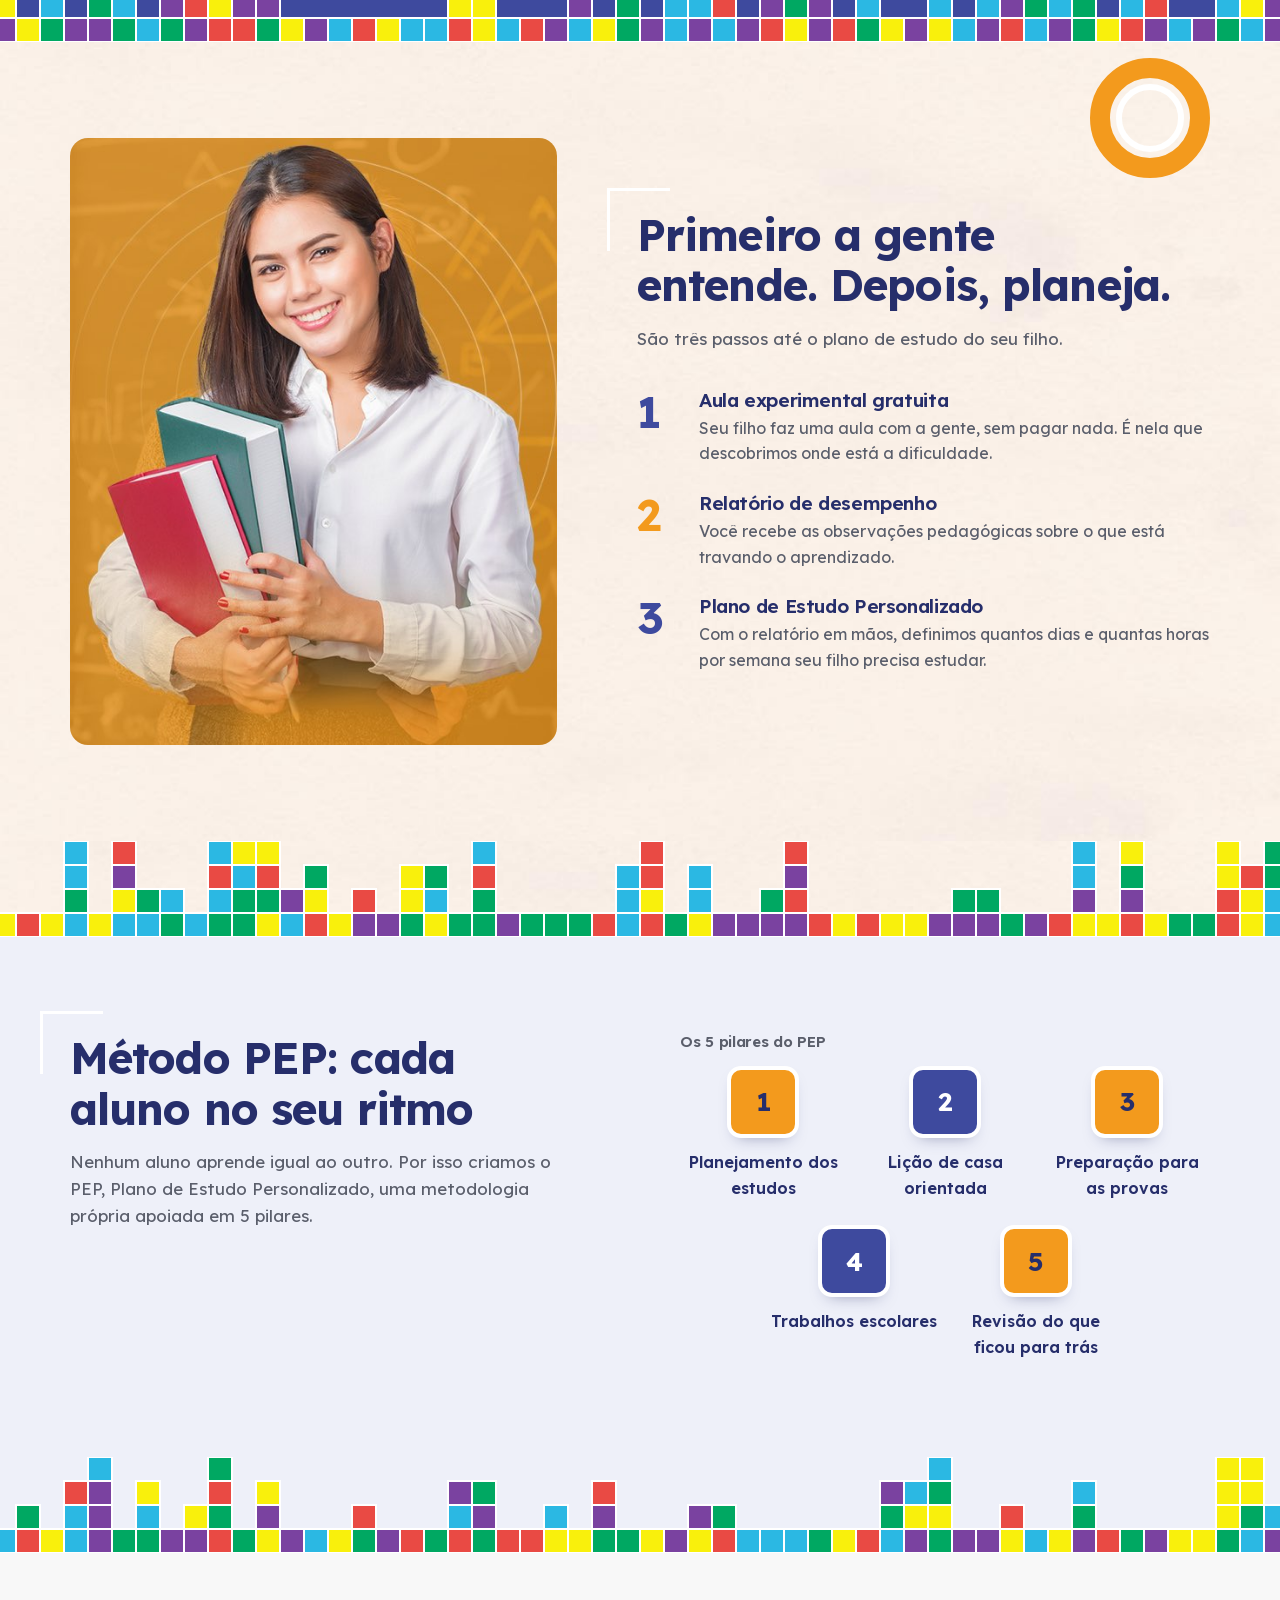
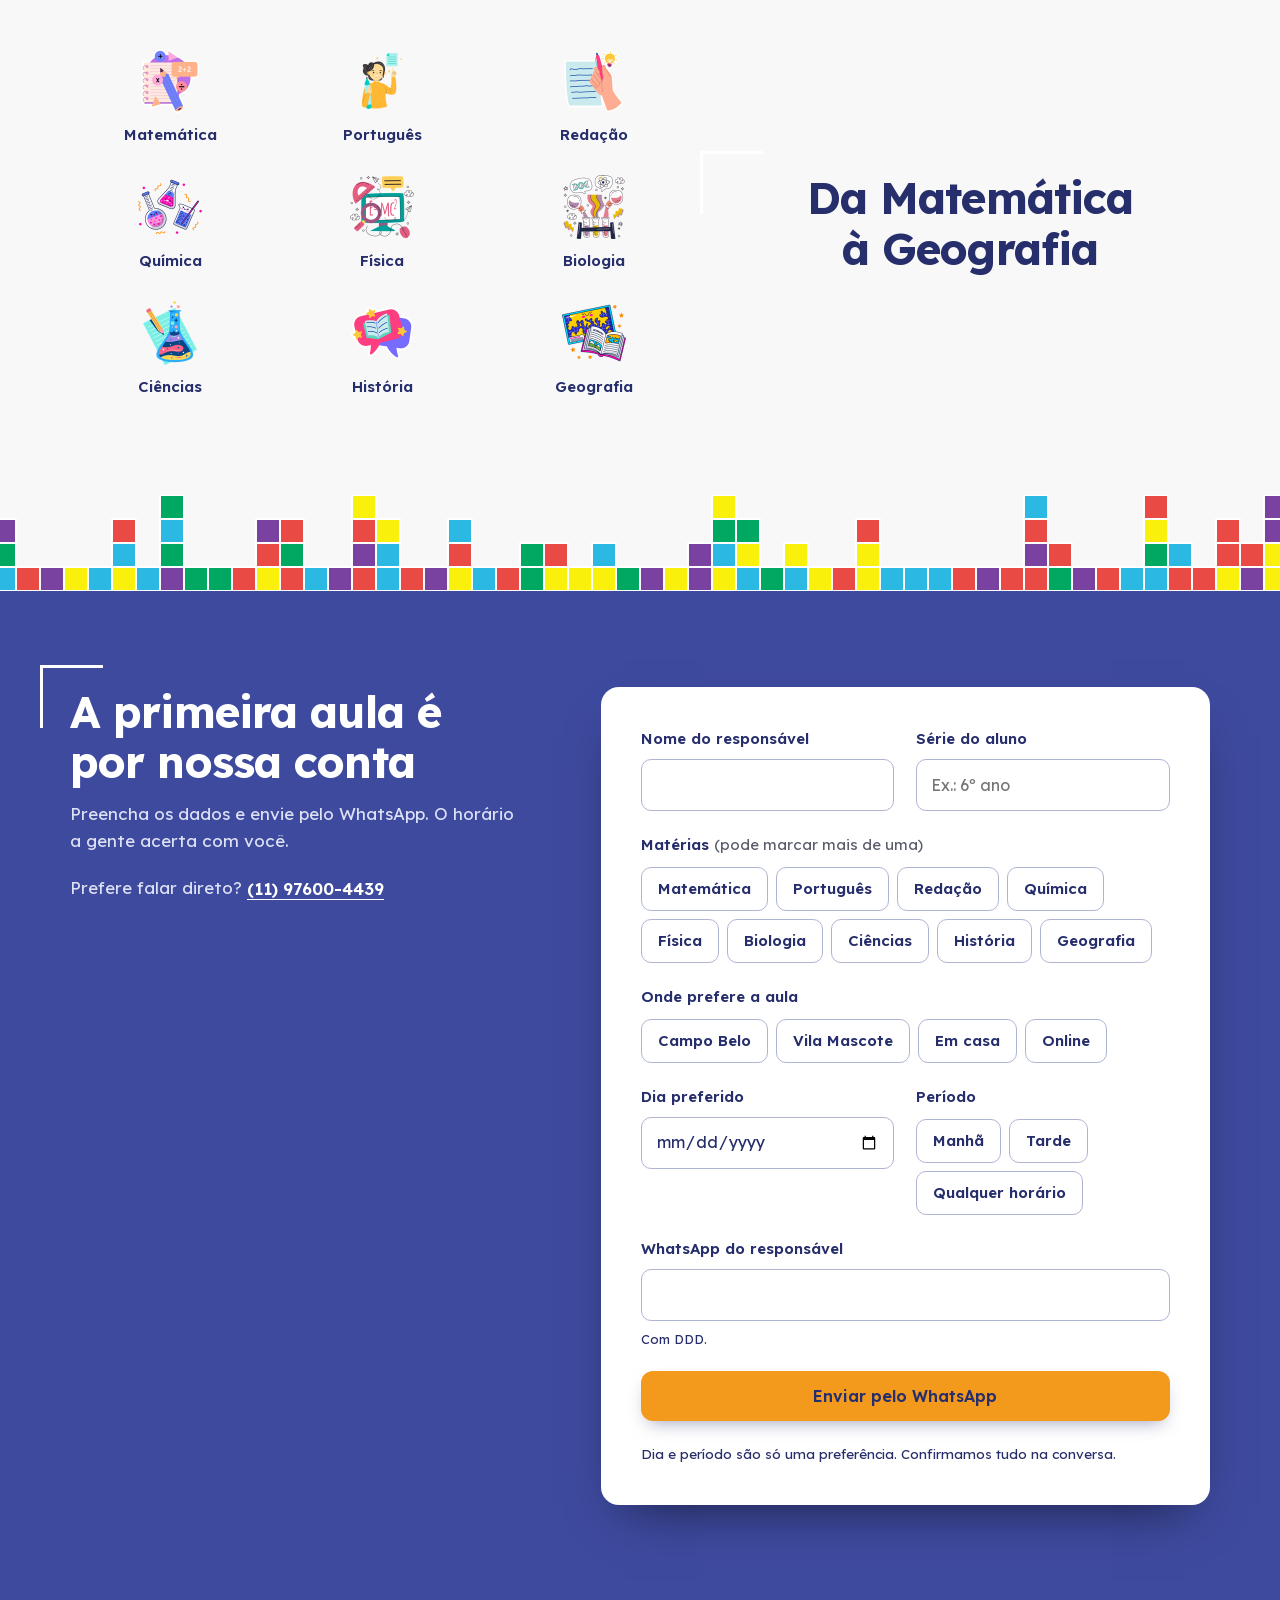
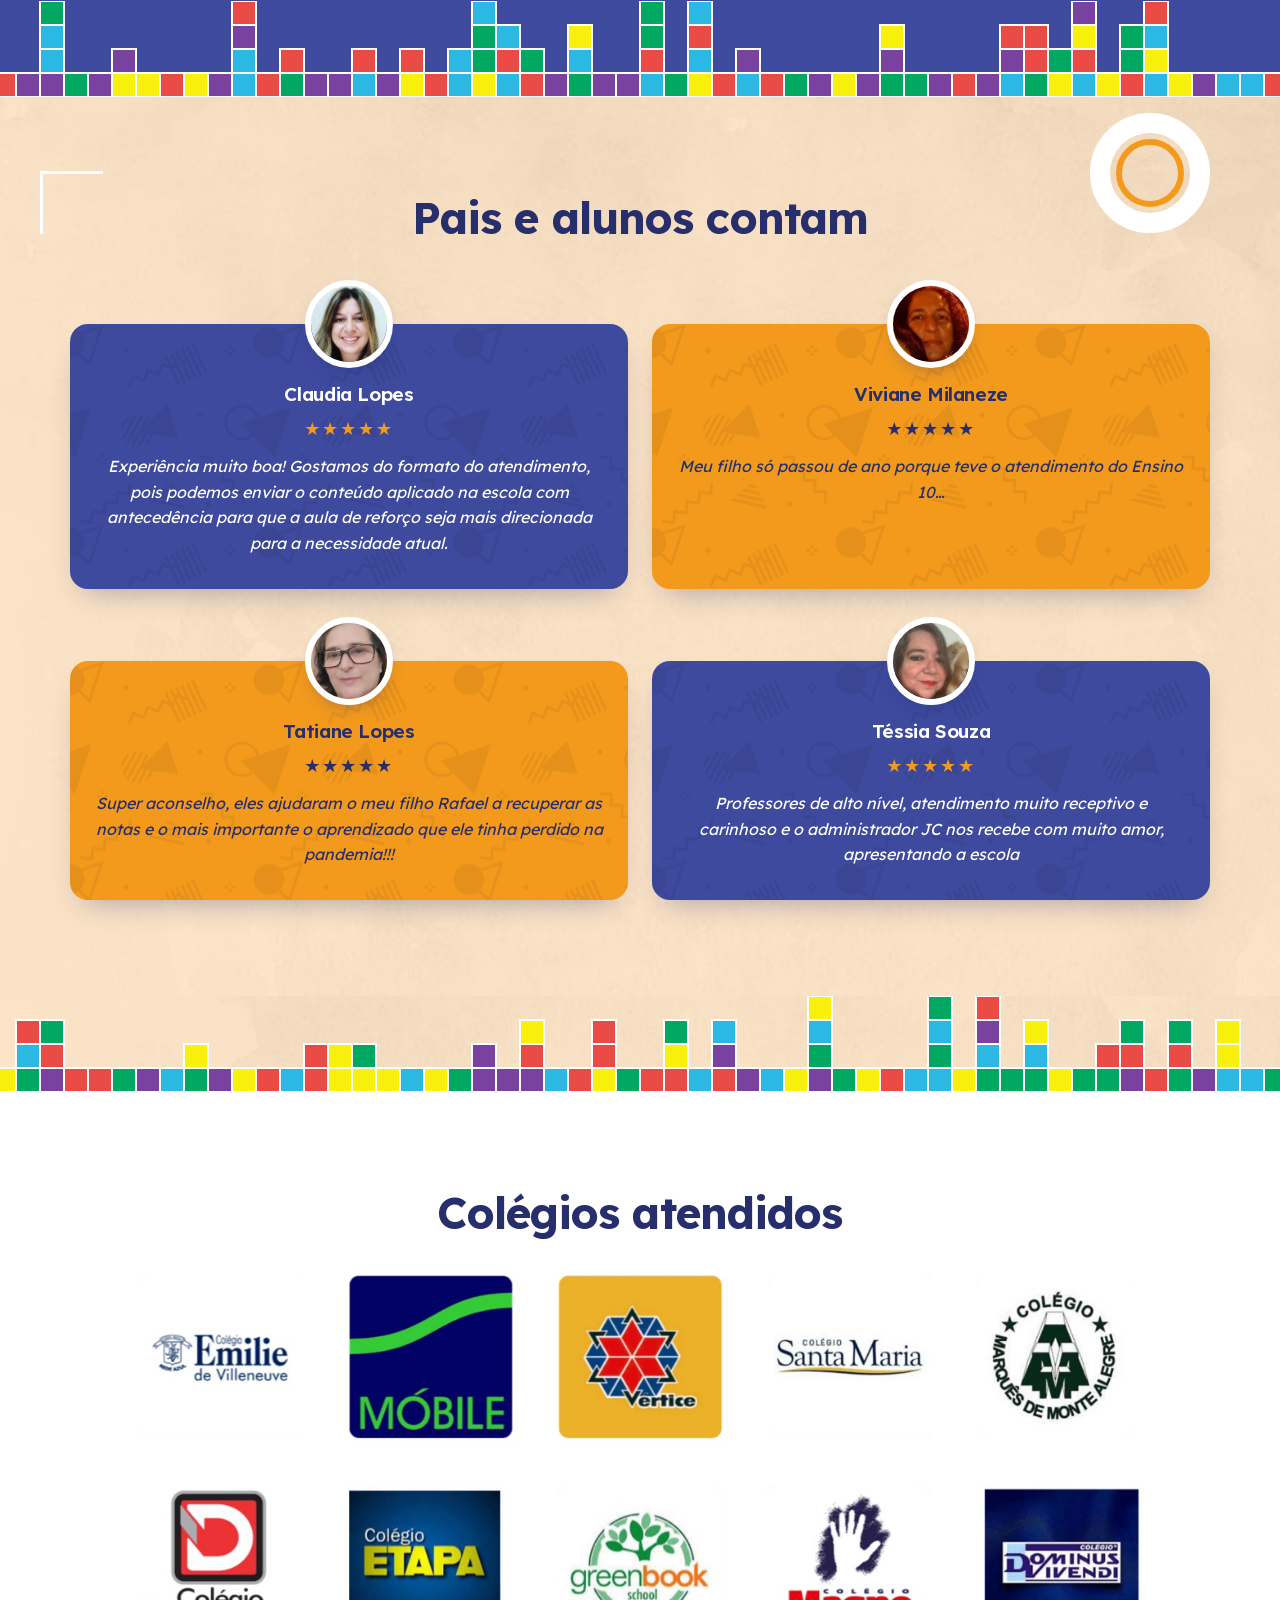
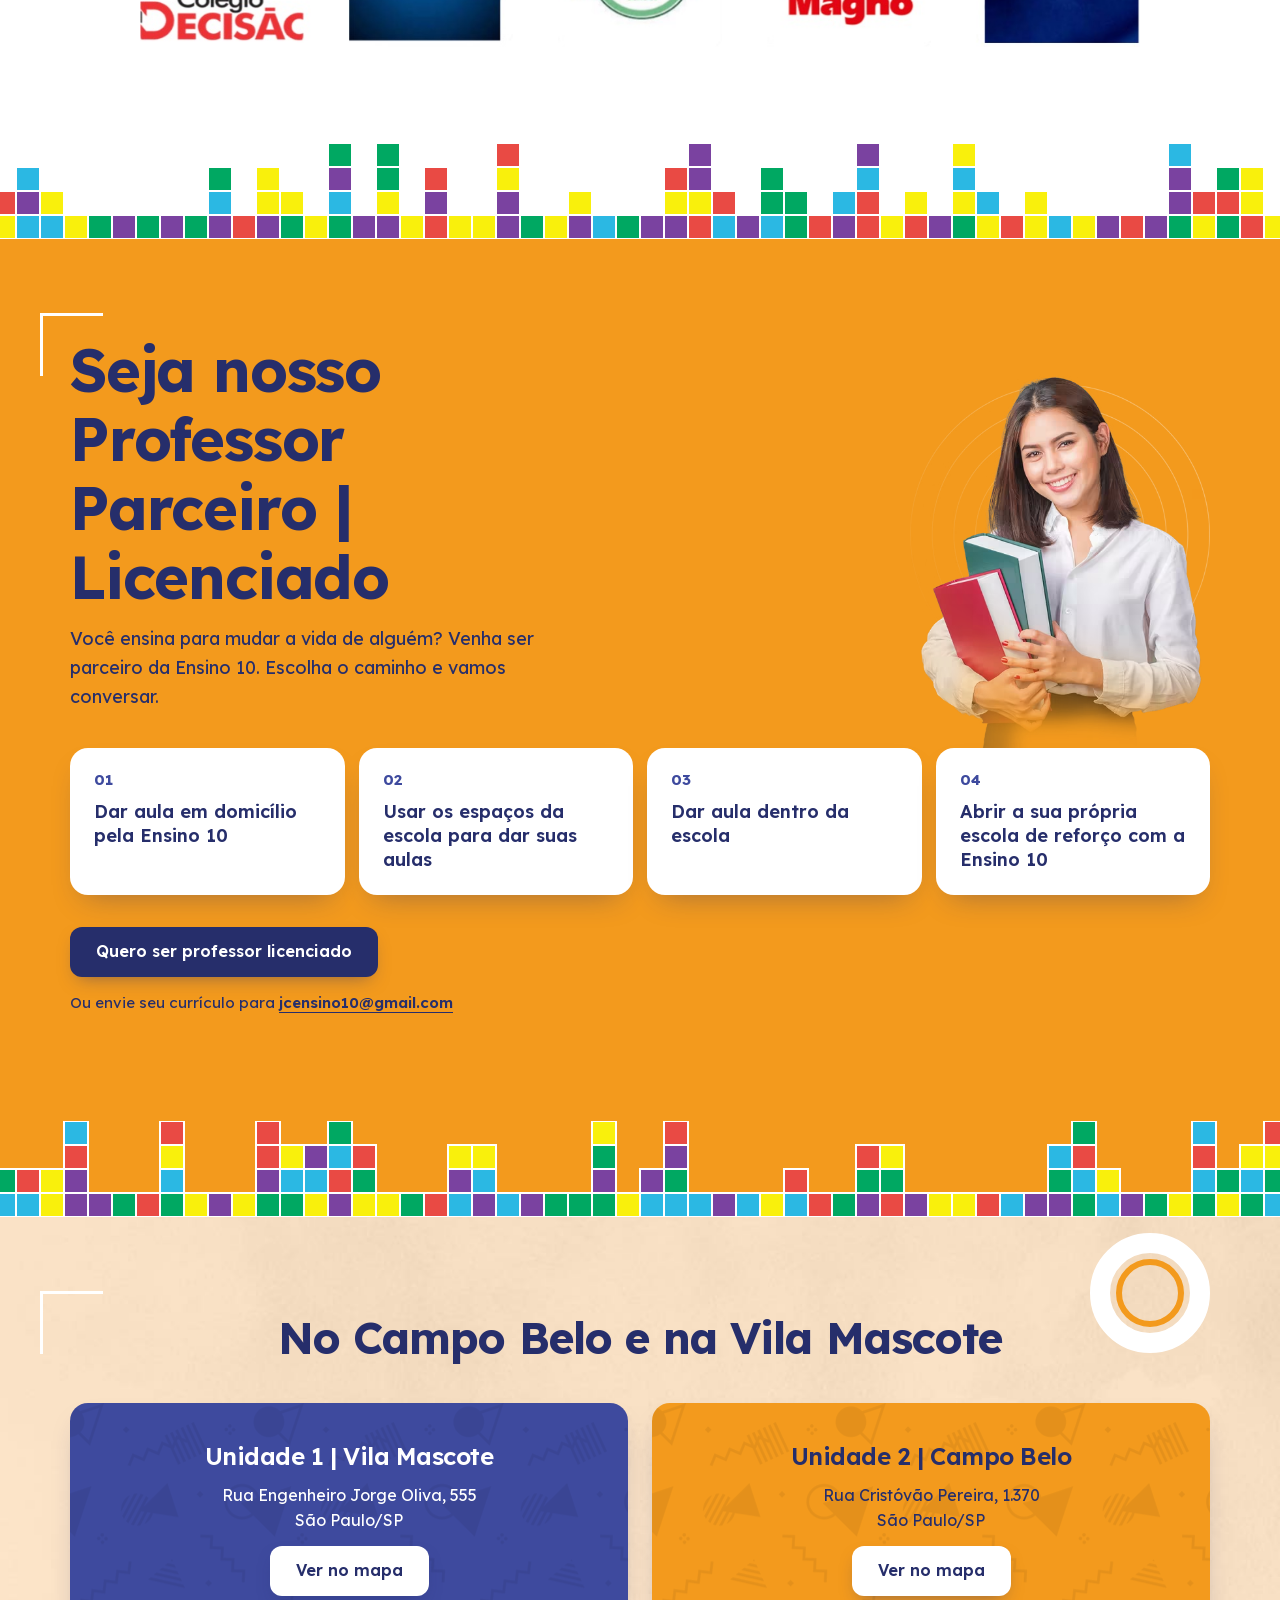
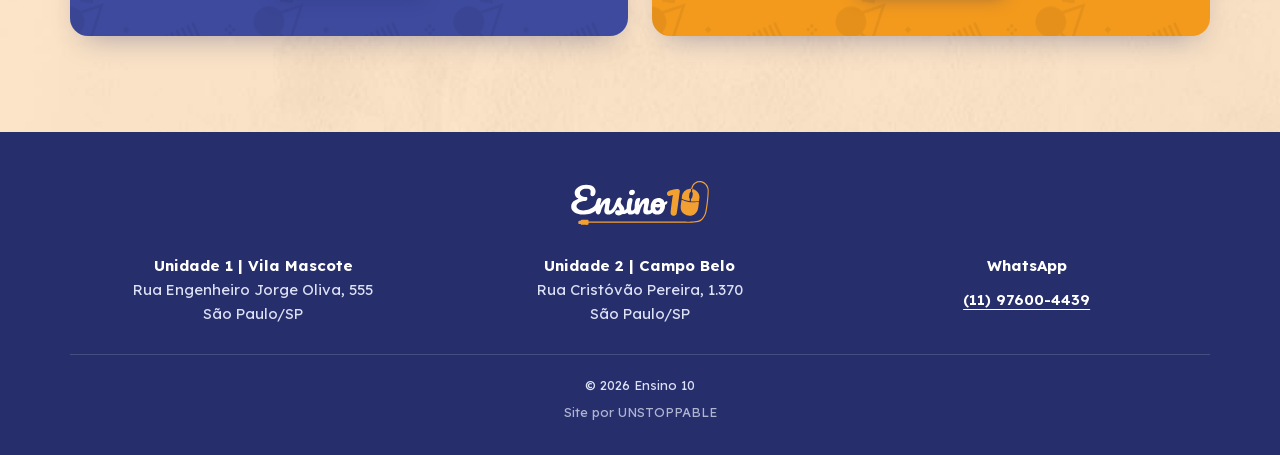
==== commit 255f527d: "fix: jornada pedagogica fora do menu do topo" ====
--- a/index.html
+++ b/index.html
@@ -22,7 +22,7 @@
     <link rel="preload" href="lexend-latin.woff2" as="font" type="font/woff2" crossorigin>
     <link rel="preload" href="textura-hero.jpg?v=2" as="image">
     <link rel="preload" href="fotos/hero-aluno.avif" as="image" type="image/avif">
-    <link rel="stylesheet" href="style.css?v=13">
+    <link rel="stylesheet" href="style.css?v=14">
     <script src="script.js?v=6" defer></script>
     <script type="application/ld+json">
       {
@@ -70,7 +70,6 @@
         </button>
         <nav id="menu" aria-label="Seções">
           <a href="#servicos">Serviços</a>
-          <a href="jornada-pedagogica.html">Jornada Pedagógica</a>
           <a href="#como-funciona">Como funciona</a>
           <a href="#aula-experimental">Aula experimental</a>
           <a href="#colegios">Colégios</a>
--- a/style.css
+++ b/style.css
@@ -506,11 +506,6 @@
   color: var(--laranja);
 }
 
-/* Página atual: sublinhado, porque o laranja não passa no contraste sobre a textura do topo */
-.topo nav a[aria-current] {
-  text-decoration: underline;
-}
-
 /* No HTML o botão vem antes da lista, para o teclado chegar nos links depois de abrir; na tela, fica no fim */
 .btn-menu {
   order: 1;
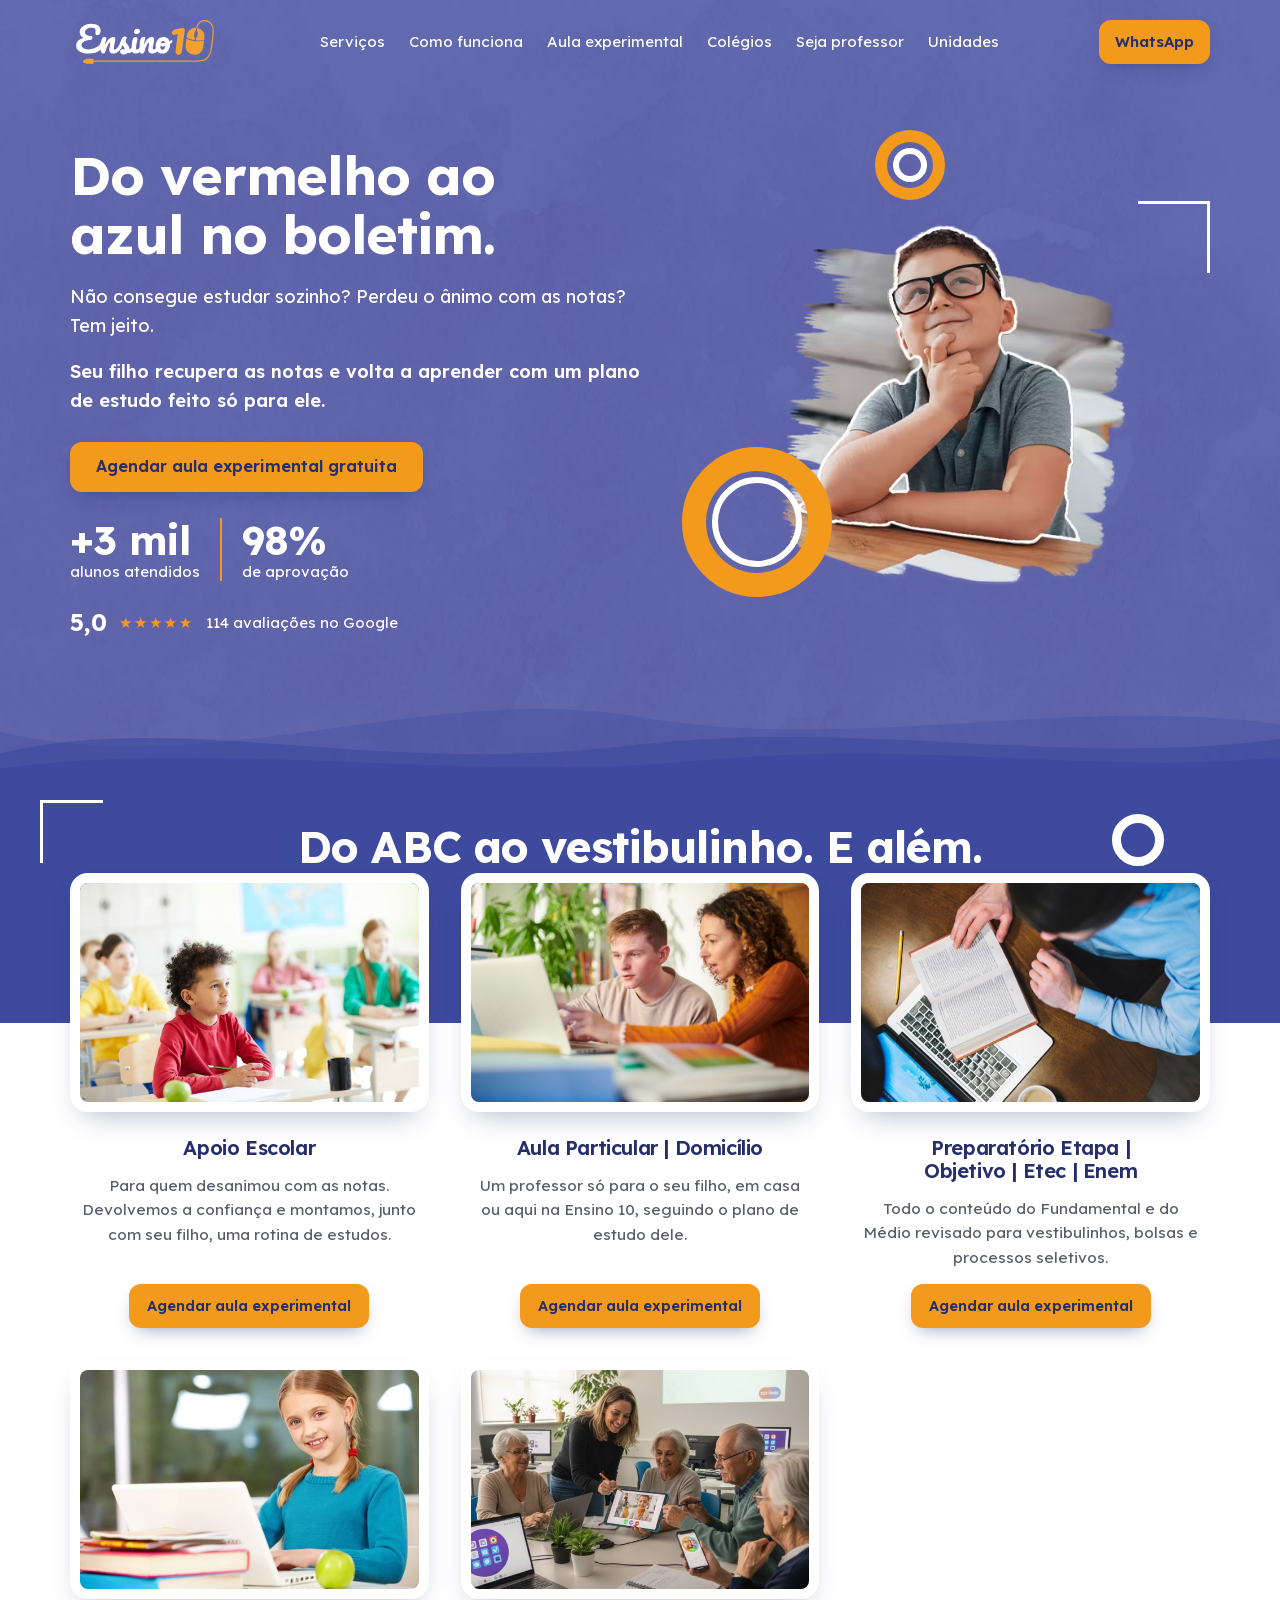
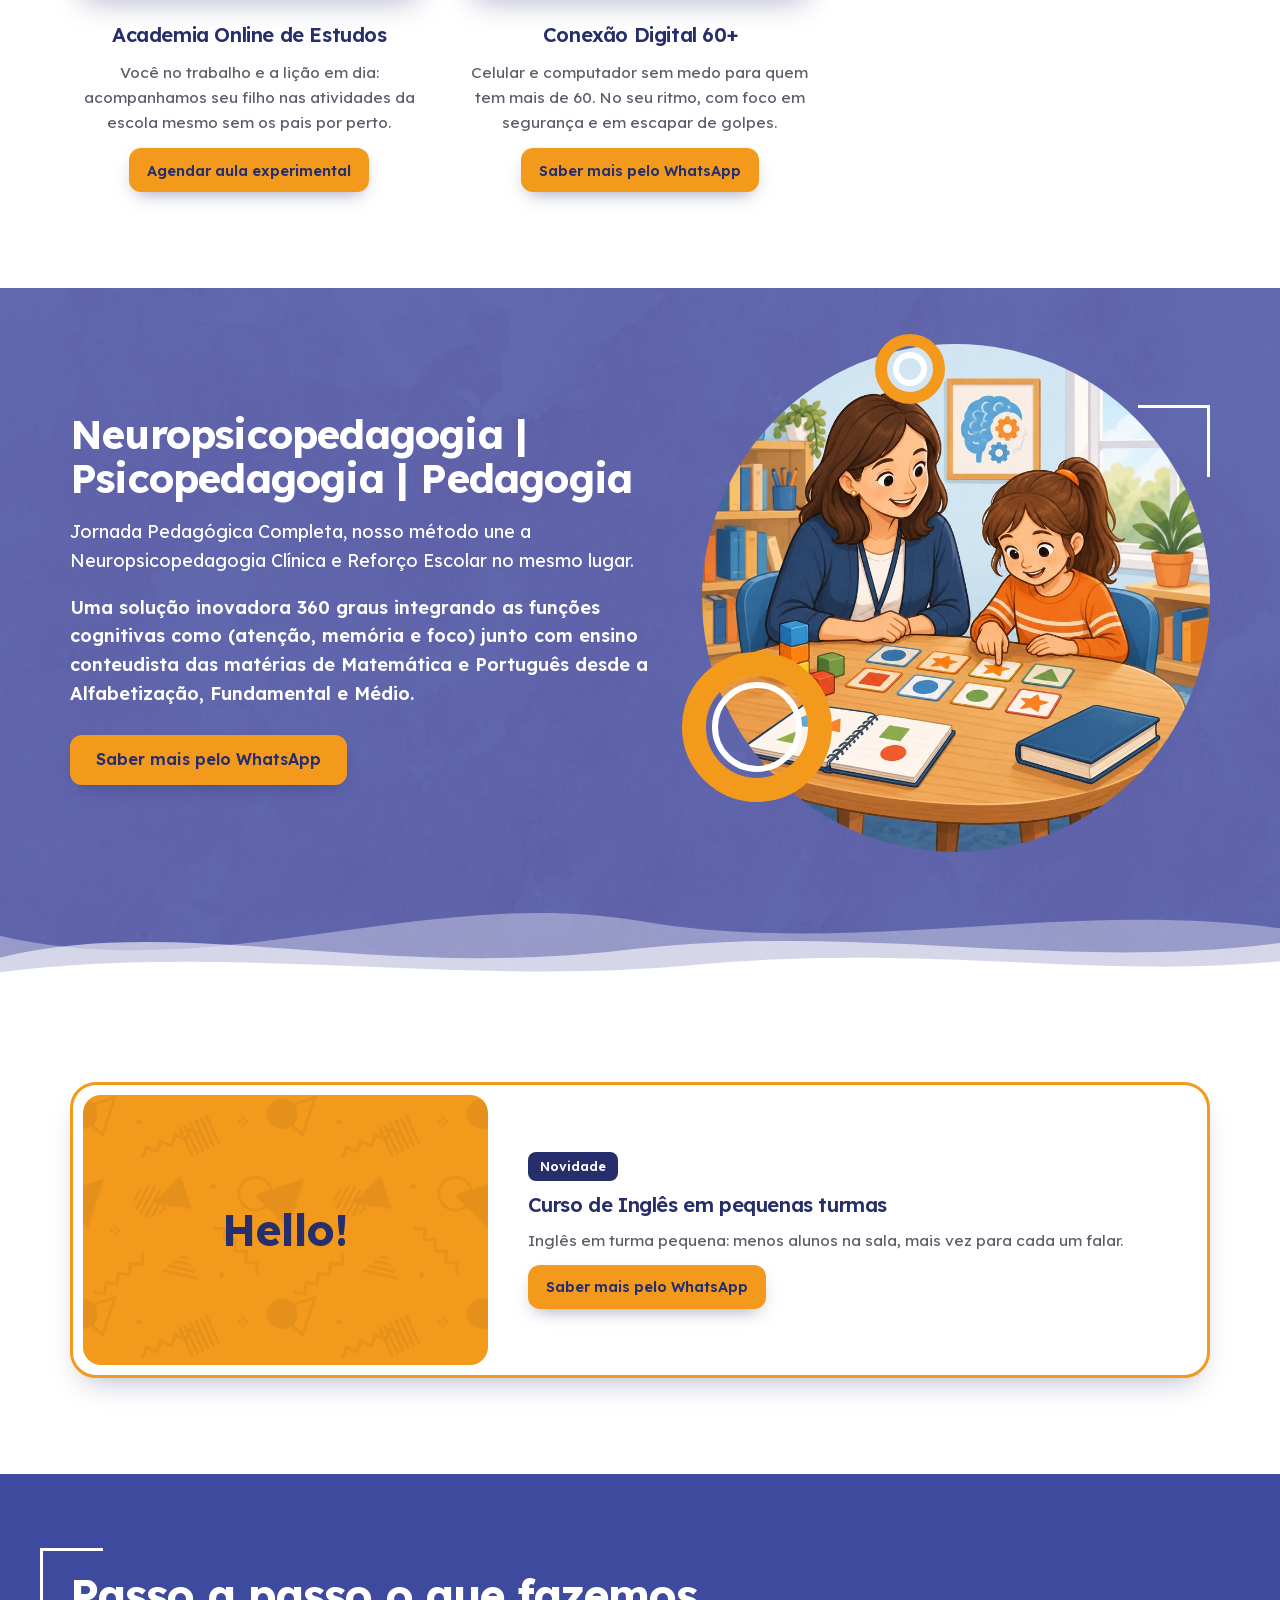
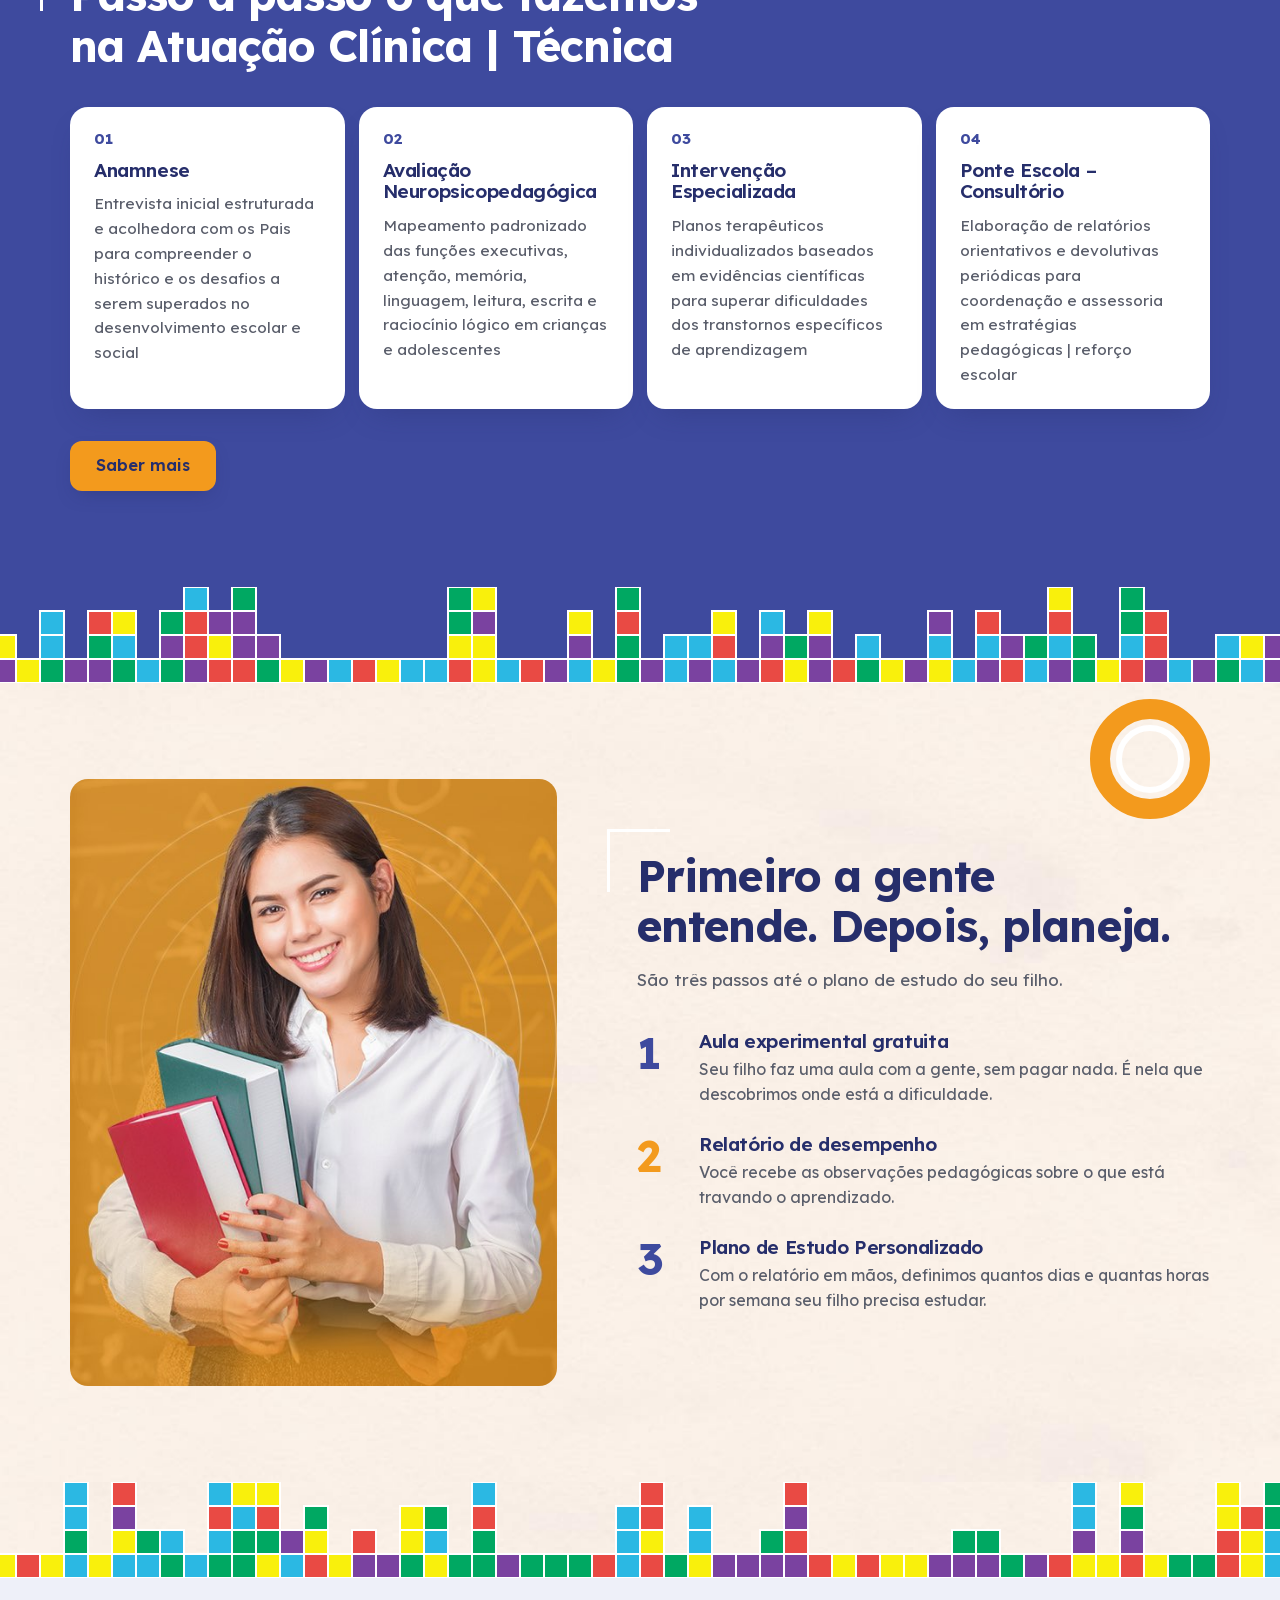
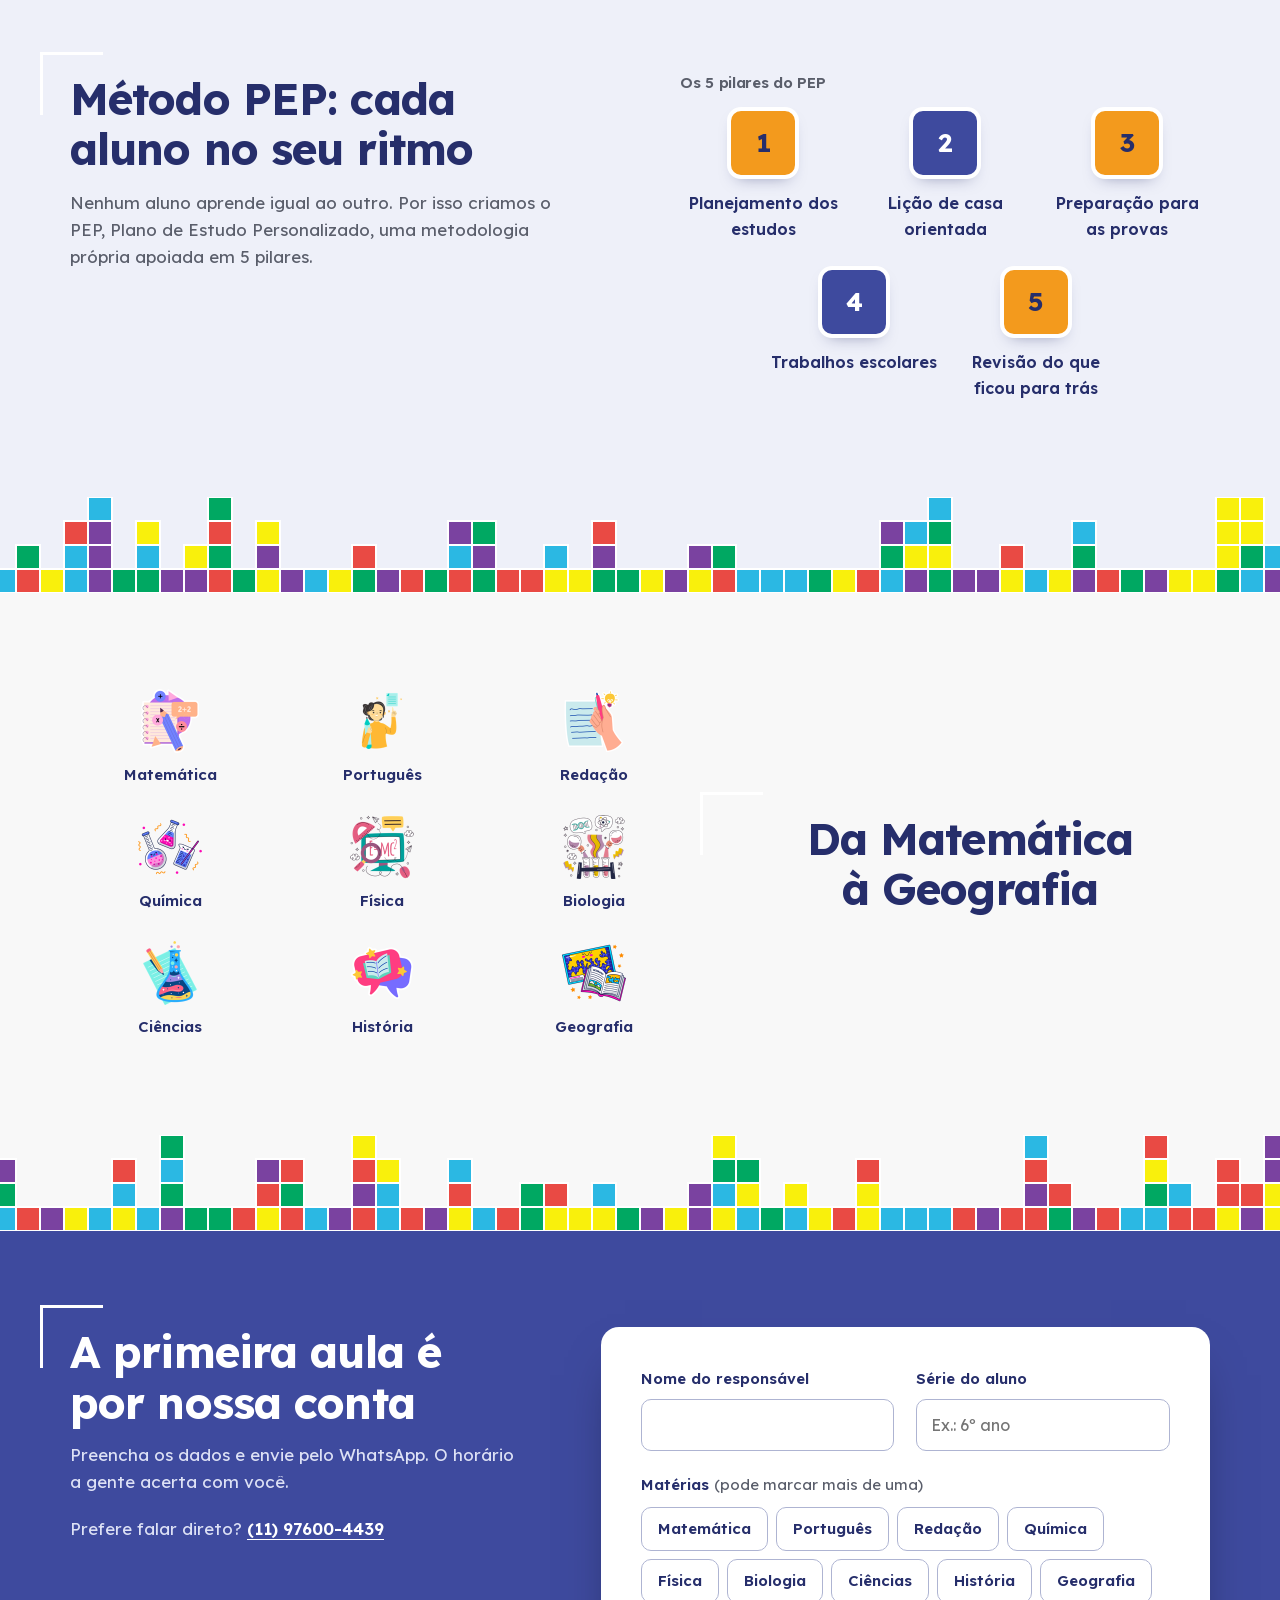
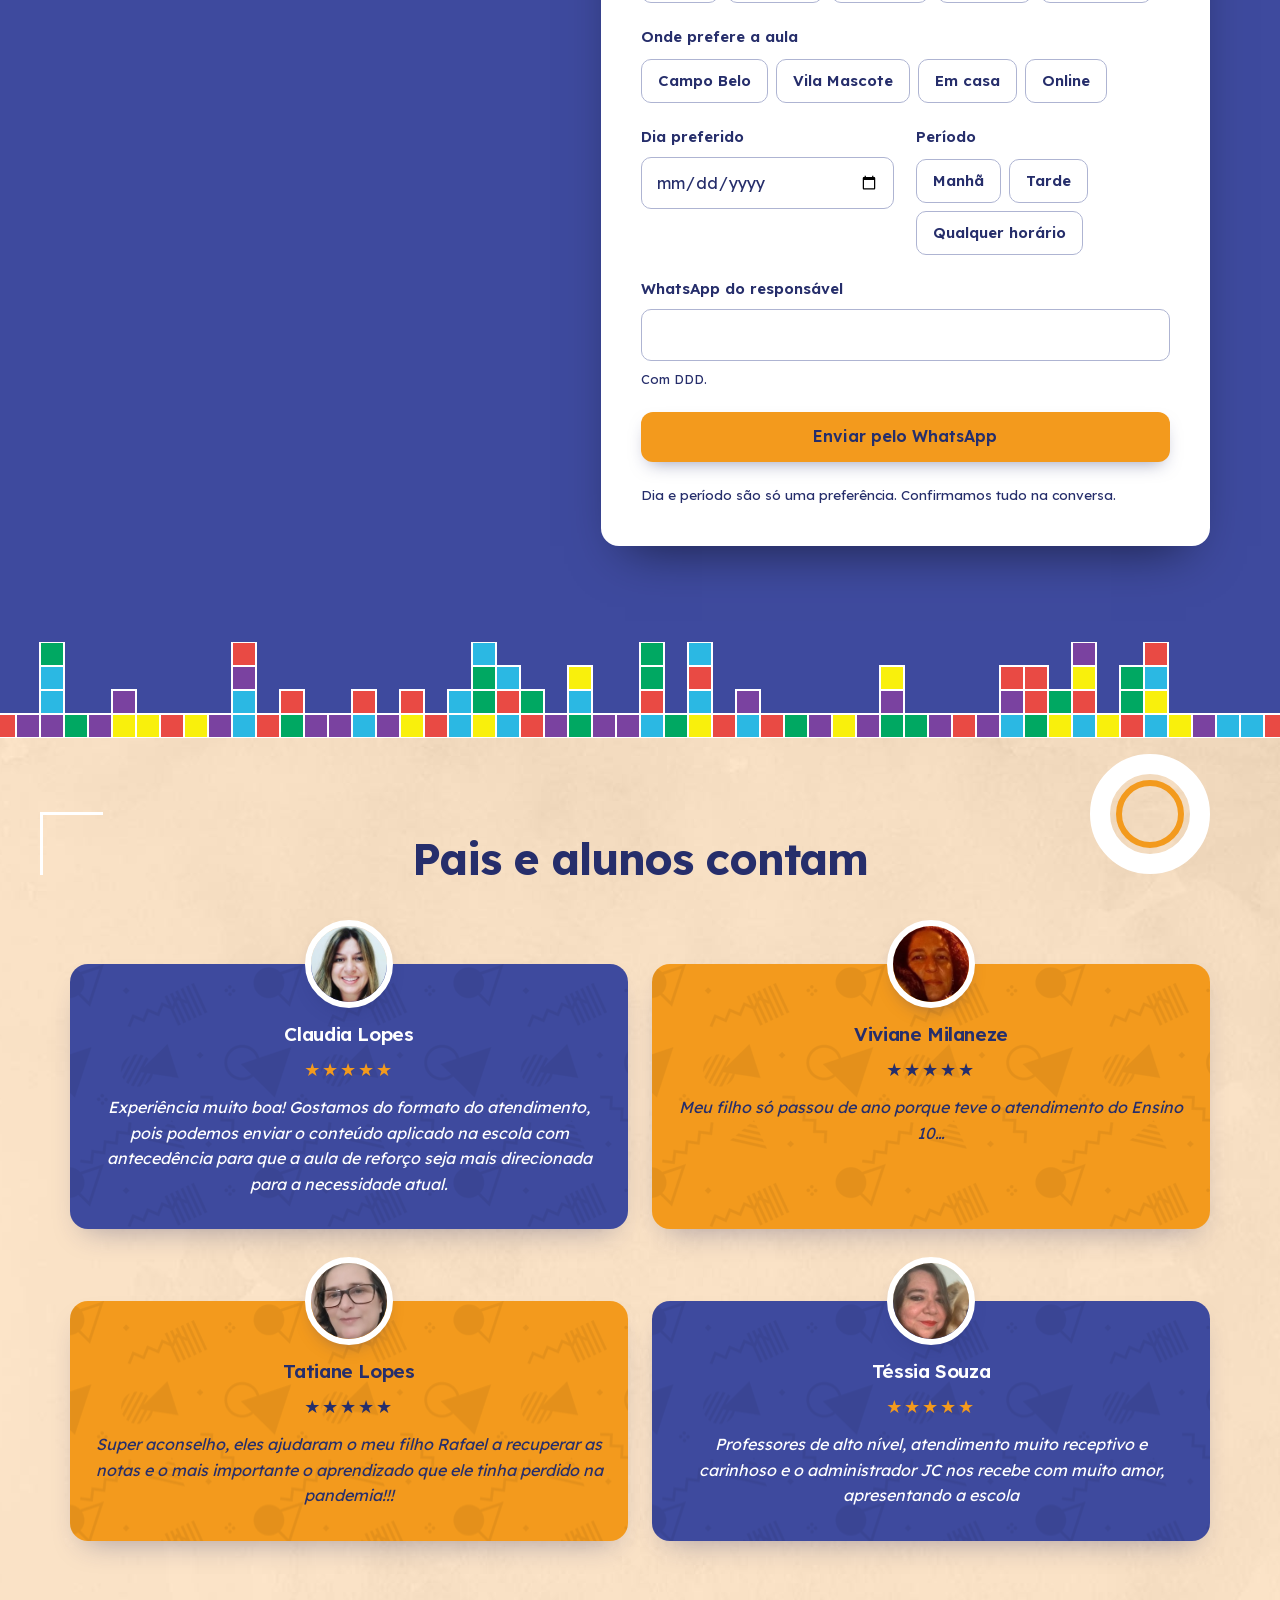
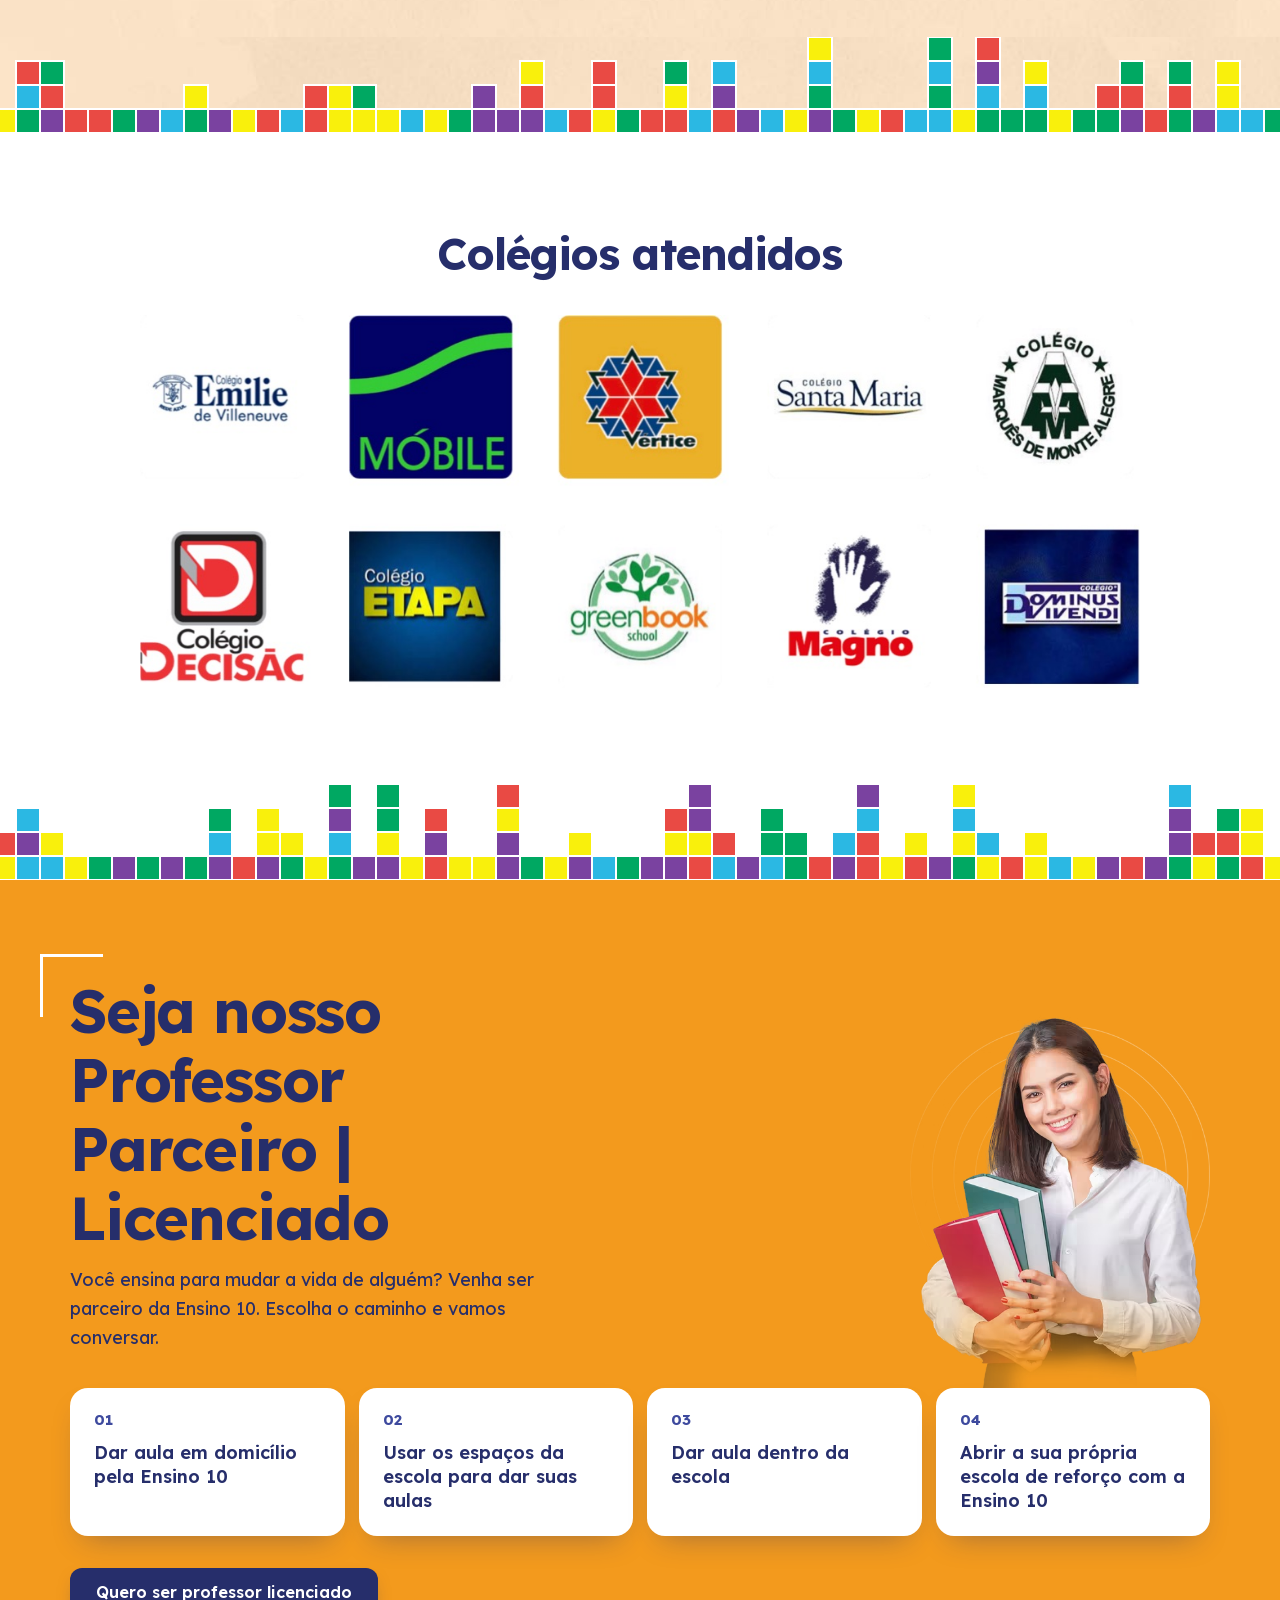
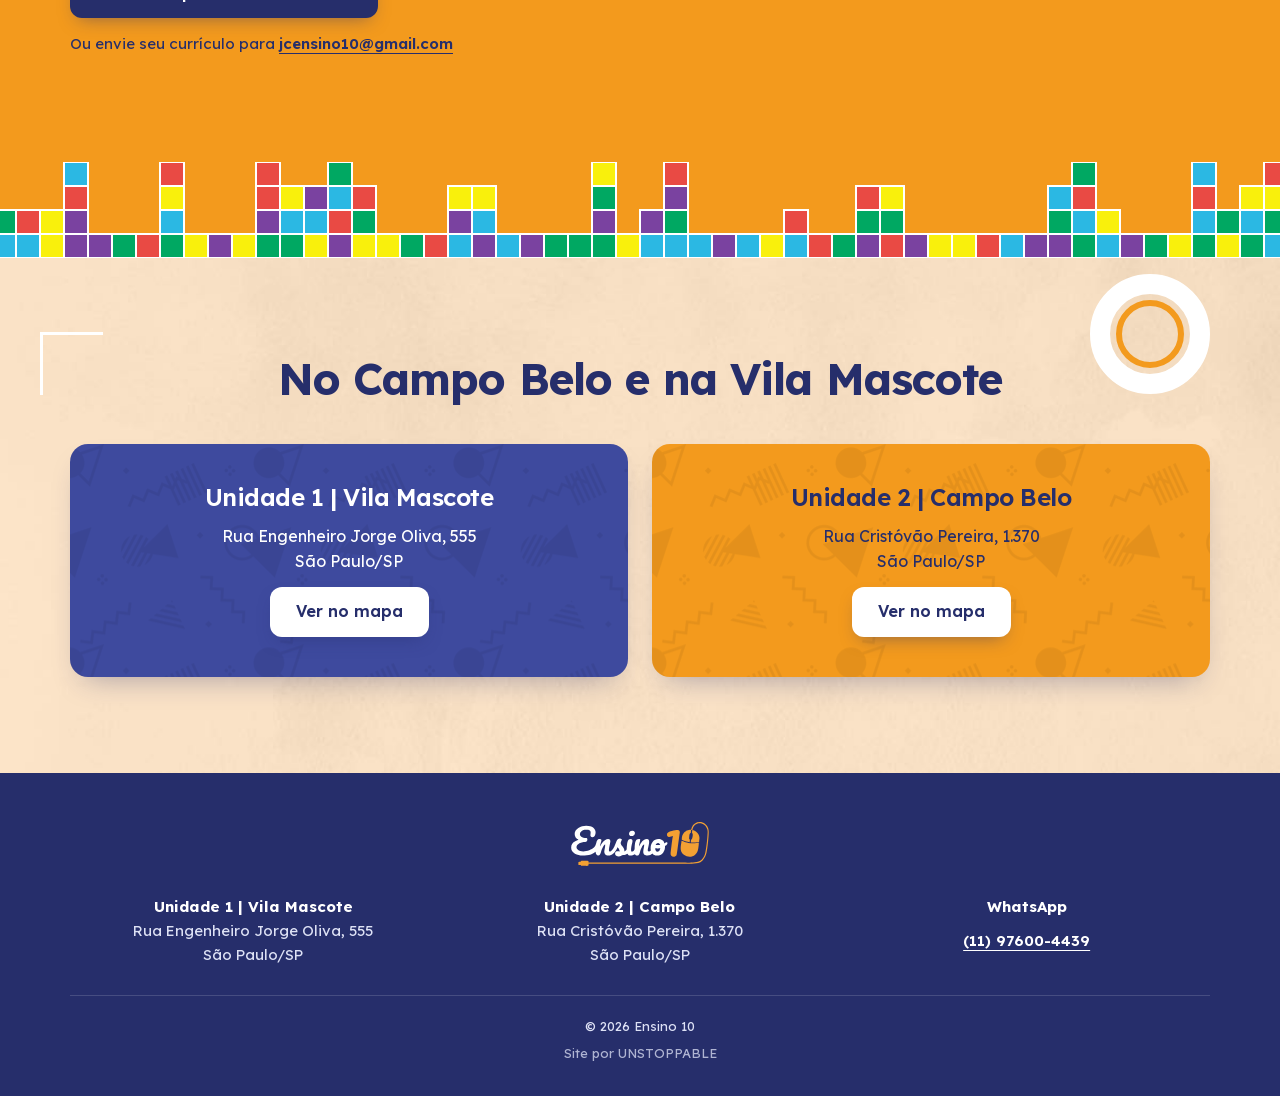
==== commit 90af6dfe: "feat: topo da jornada pedagogica na home antes do ingles" ====
--- a/index.html
+++ b/index.html
@@ -22,7 +22,7 @@
     <link rel="preload" href="lexend-latin.woff2" as="font" type="font/woff2" crossorigin>
     <link rel="preload" href="textura-hero.jpg?v=2" as="image">
     <link rel="preload" href="fotos/hero-aluno.avif" as="image" type="image/avif">
-    <link rel="stylesheet" href="style.css?v=14">
+    <link rel="stylesheet" href="style.css?v=15">
     <script src="script.js?v=6" defer></script>
     <script type="application/ld+json">
       {
@@ -137,12 +137,6 @@
             <a class="btn btn-p" href="#aula-experimental">Agendar aula experimental</a>
           </article>
           <article class="card">
-            <img class="card-foto" src="fotos/jornada-atuacao.jpg?v=2" alt="Ilustração de uma profissional conversando com um menino e a mãe dele em volta de uma mesa, numa sala com estante de livros" width="768" height="768" loading="lazy">
-            <h3>Neuropsicopedagogia&nbsp;| Psicopedagogia&nbsp;| Pedagogia</h3>
-            <p>Jornada Pedagógica Completa, nosso método une a Neuropsicopedagogia Clínica e Reforço Escolar no mesmo lugar.</p>
-            <a class="btn btn-p" href="jornada-pedagogica.html">Saber mais</a>
-          </article>
-          <article class="card">
             <img class="card-foto" src="fotos/preparatorio.jpg" alt="Estudante com livro e notebook" width="600" height="400" loading="lazy">
             <h3>Preparatório Etapa&nbsp;| Objetivo&nbsp;| Etec&nbsp;| Enem</h3>
             <p>Todo o conteúdo do Fundamental e do Médio revisado para vestibulinhos, bolsas e processos seletivos.</p>
@@ -160,6 +154,33 @@
             <p>Celular e computador sem medo para quem tem mais de 60. No seu ritmo, com foco em segurança e em escapar de golpes.</p>
             <a class="btn btn-p" href="https://wa.me/5511976004439?text=Ol%C3%A1!%20Quero%20saber%20sobre%20o%20Conex%C3%A3o%20Digital%2060%2B." target="_blank" rel="noopener noreferrer">Saber mais pelo WhatsApp</a>
           </article>
+        </div>
+      </section>
+
+      <section class="hero jornada-aberta" aria-labelledby="jornada-titulo">
+        <div class="wrap hero-grid">
+          <div class="hero-texto">
+            <h2 class="h1-longo" id="jornada-titulo">Neuropsicopedagogia&nbsp;| Psicopedagogia&nbsp;| Pedagogia</h2>
+            <p>Jornada Pedagógica Completa, nosso método une a Neuropsicopedagogia Clínica e Reforço Escolar no mesmo lugar.</p>
+            <p class="solucao">Uma solução inovadora 360 graus integrando as funções cognitivas como (atenção, memória e foco) junto com ensino conteudista das matérias de Matemática e Português desde a Alfabetização, Fundamental e Médio.</p>
+            <a class="btn" href="https://wa.me/5511976004439?text=Ol%C3%A1!%20Quero%20saber%20sobre%20a%20Jornada%20Pedag%C3%B3gica%20Completa." target="_blank" rel="noopener noreferrer">Saber mais pelo WhatsApp</a>
+          </div>
+          <div class="hero-foto">
+            <span class="anel anel-hero1" aria-hidden="true"></span>
+            <span class="anel anel-hero2" aria-hidden="true"></span>
+            <span class="cantoneira-hero" aria-hidden="true"></span>
+            <img class="arte-redonda" src="fotos/jornada-topo.jpg" alt="Ilustração de uma profissional e uma menina fazendo um jogo da memória com formas coloridas, com blocos, um caderno e um livro na mesa, numa sala com estante e um quadro de um cérebro com engrenagens" width="942" height="942" loading="lazy">
+          </div>
+        </div>
+        <svg class="ondas" viewBox="0 0 1440 120" preserveAspectRatio="none" aria-hidden="true">
+          <path opacity=".35" d="M0 64C240 120 480 8 720 48s480-24 720 8v64H0z"/>
+          <path opacity=".6" d="M0 88c200-48 420 24 700-8s480 24 740-8v48H0z"/>
+          <path d="M0 104c260-32 520 16 780-8s460 16 660-4v28H0z"/>
+        </svg>
+      </section>
+
+      <section class="secao">
+        <div class="wrap">
           <article class="card card-destaque">
             <div class="card-foto card-arte" aria-hidden="true">Hello!</div>
             <div class="card-corpo">
@@ -174,7 +195,6 @@
 
       <section class="secao marinho chamada" aria-labelledby="chamada-titulo">
         <div class="wrap">
-          <p class="chamada-texto">Uma solução inovadora 360 graus integrando as funções cognitivas como (atenção, memória e foco) junto com ensino conteudista das matérias de Matemática e Português desde a Alfabetização, Fundamental e Médio.</p>
           <h2 class="titulo" id="chamada-titulo">Passo a passo o que fazemos na Atuação Clínica&nbsp;| Técnica</h2>
           <ol class="caminhos">
             <li>
--- a/style.css
+++ b/style.css
@@ -563,7 +563,8 @@
   gap: 24px;
 }
 
-.hero h1 {
+.hero h1,
+.hero h2 {
   color: #fff;
   font-size: clamp(32px, 8.4vw, 54px);
   line-height: 1.1;
@@ -647,6 +648,11 @@
   width: 100%;
   height: var(--onda);
   fill: var(--marinho);
+}
+
+/* Topo da Jornada aberto na home, antes do Inglês: a onda termina no branco dos Serviços */
+.jornada-aberta .ondas {
+  fill: #fff;
 }
 
 @media (min-width: 640px) {
@@ -801,22 +807,6 @@
   .card-destaque {
     grid-template-columns: minmax(0, 1fr) minmax(0, 1.6fr);
     gap: 40px;
-  }
-}
-
-/* Faixa da Jornada Pedagógica (home) */
-.chamada-texto {
-  max-width: 46ch;
-  margin-bottom: 56px;
-  color: #fff;
-  font-size: 19px;
-  font-weight: 600;
-  line-height: 1.5;
-}
-
-@media (min-width: 960px) {
-  .chamada-texto {
-    font-size: 23px;
   }
 }
 
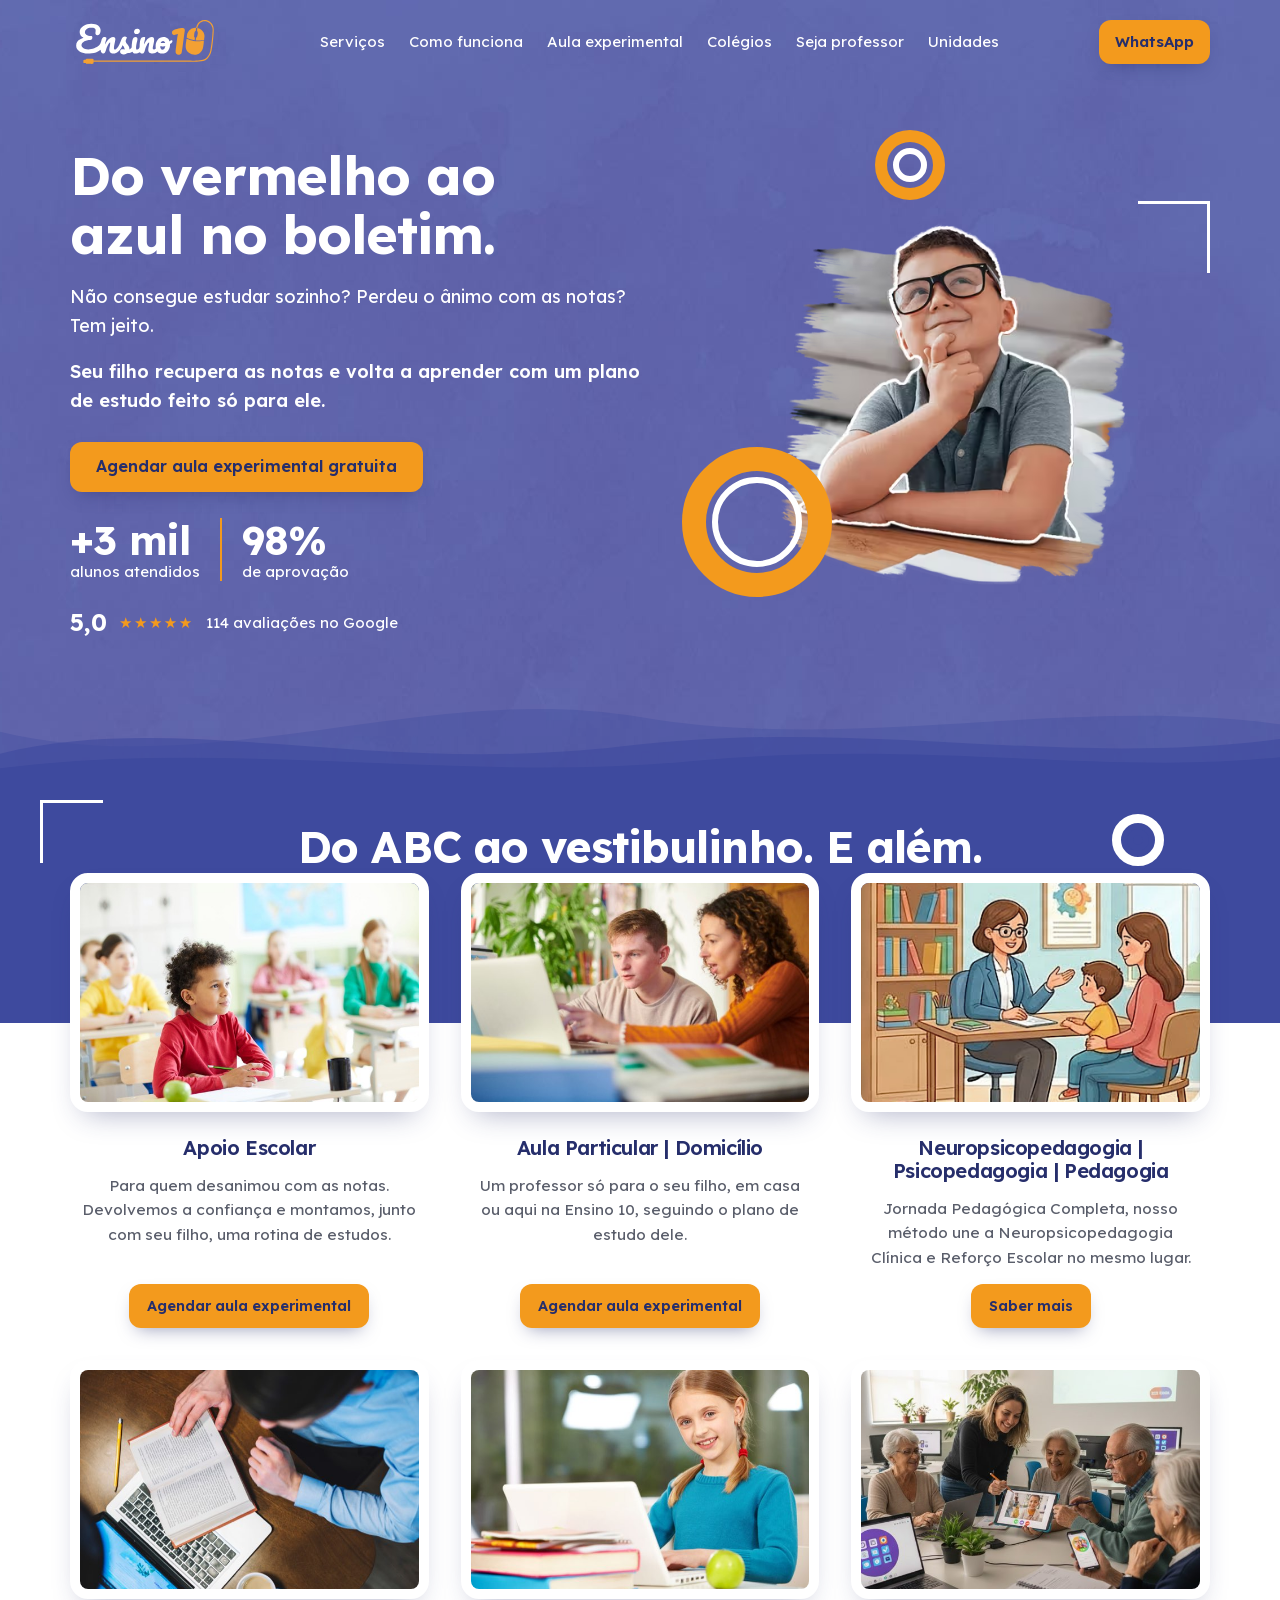
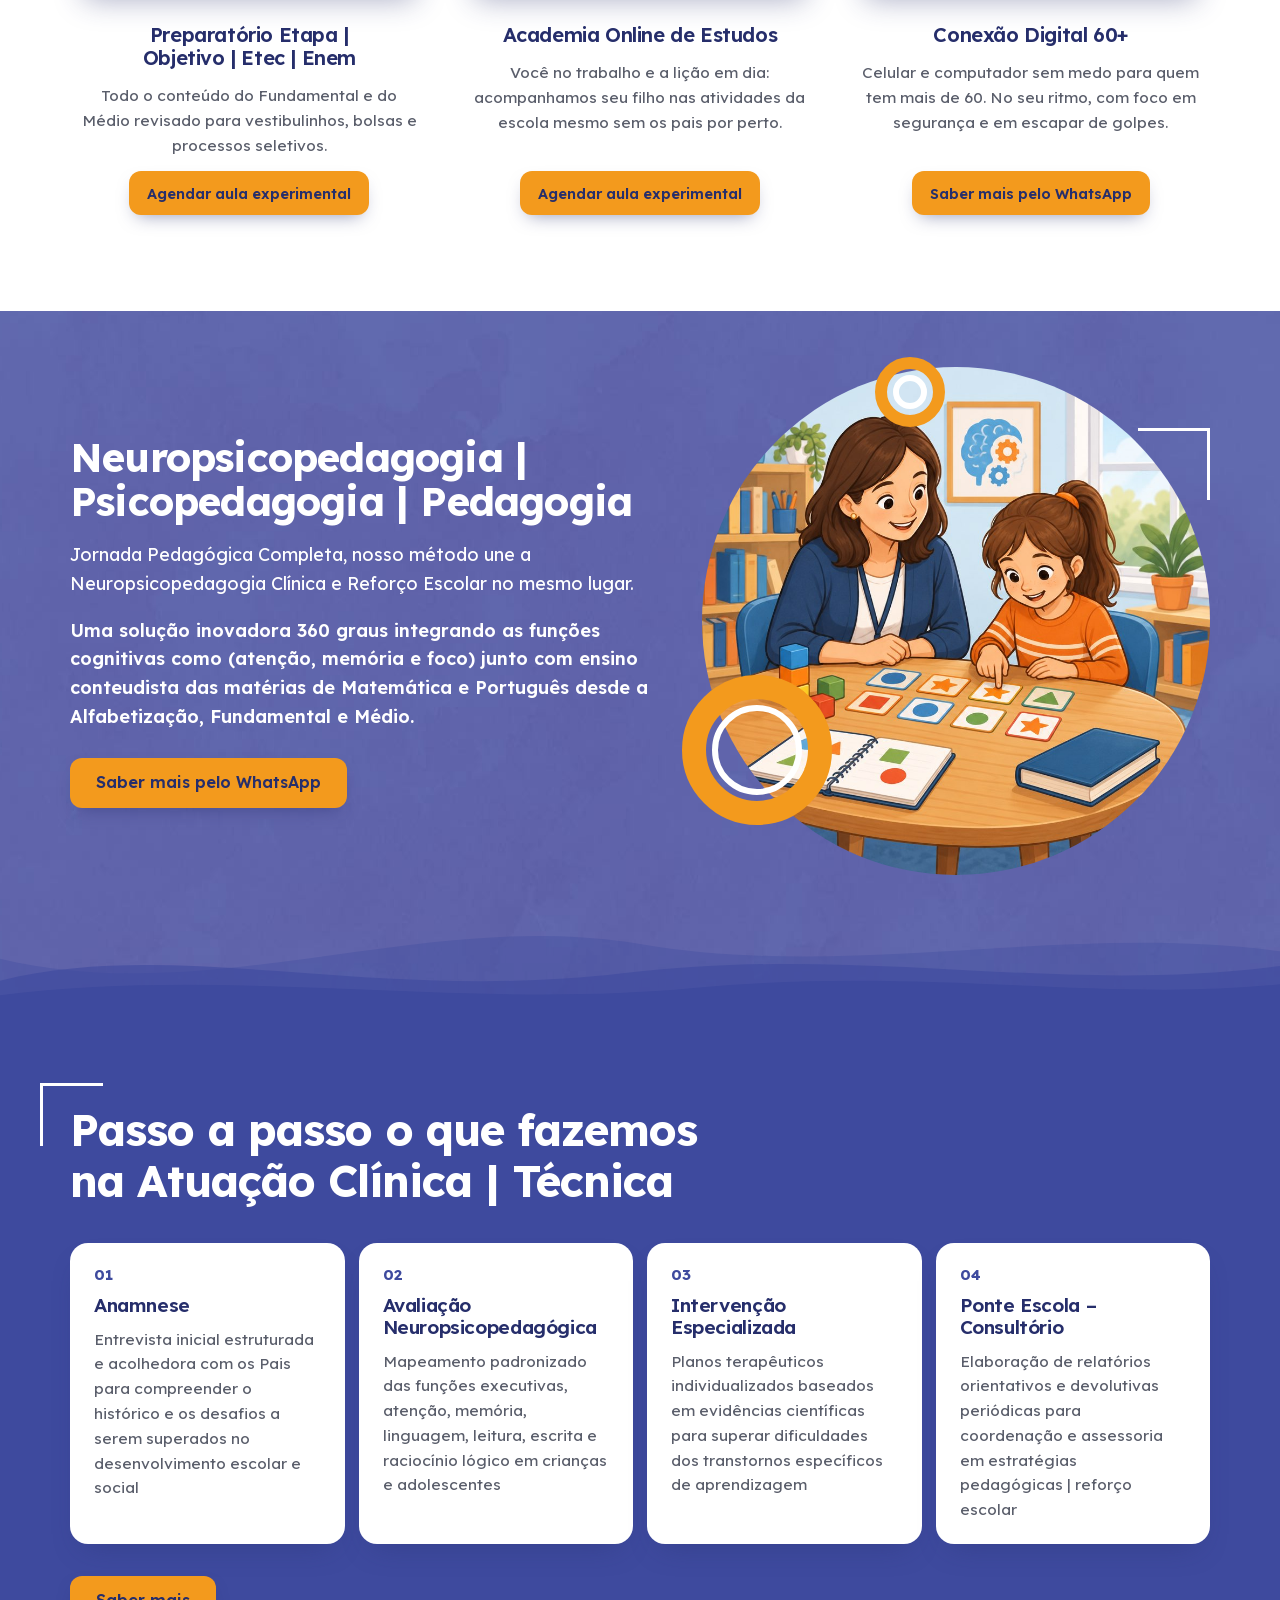
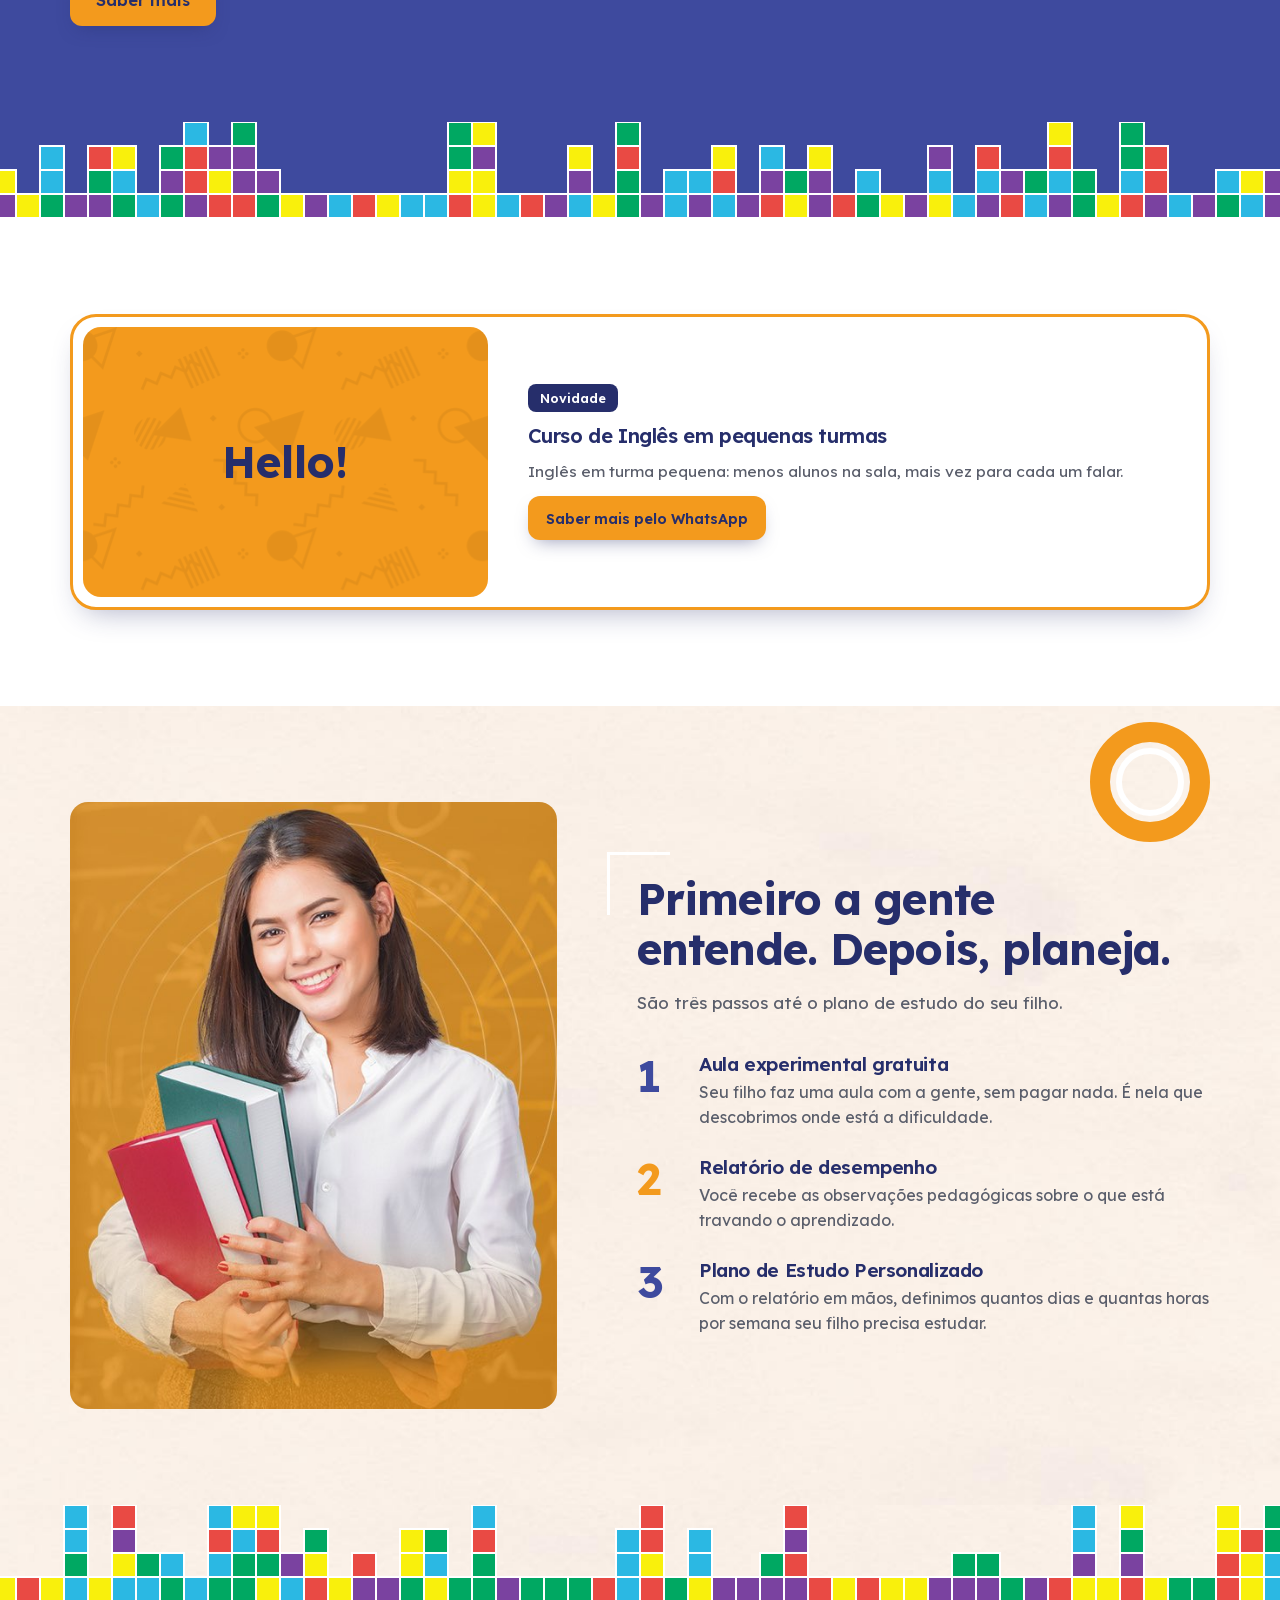
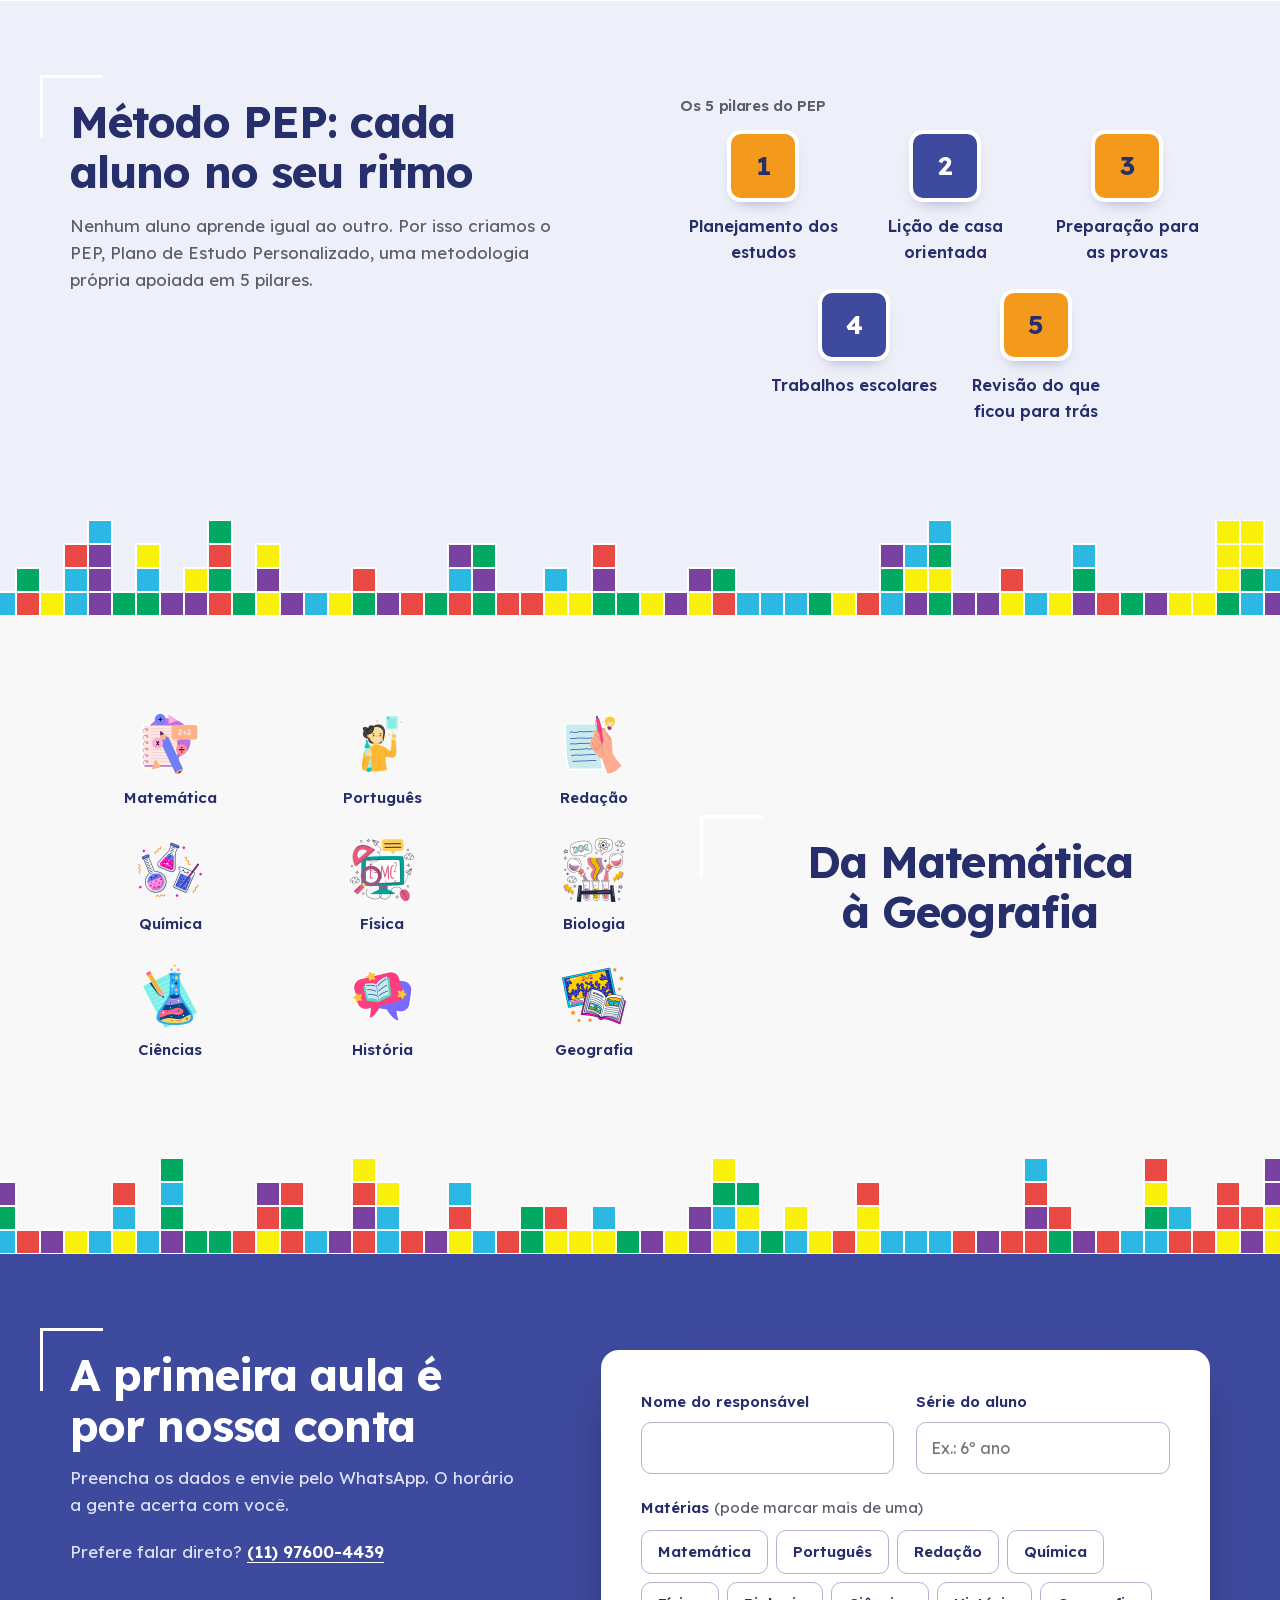
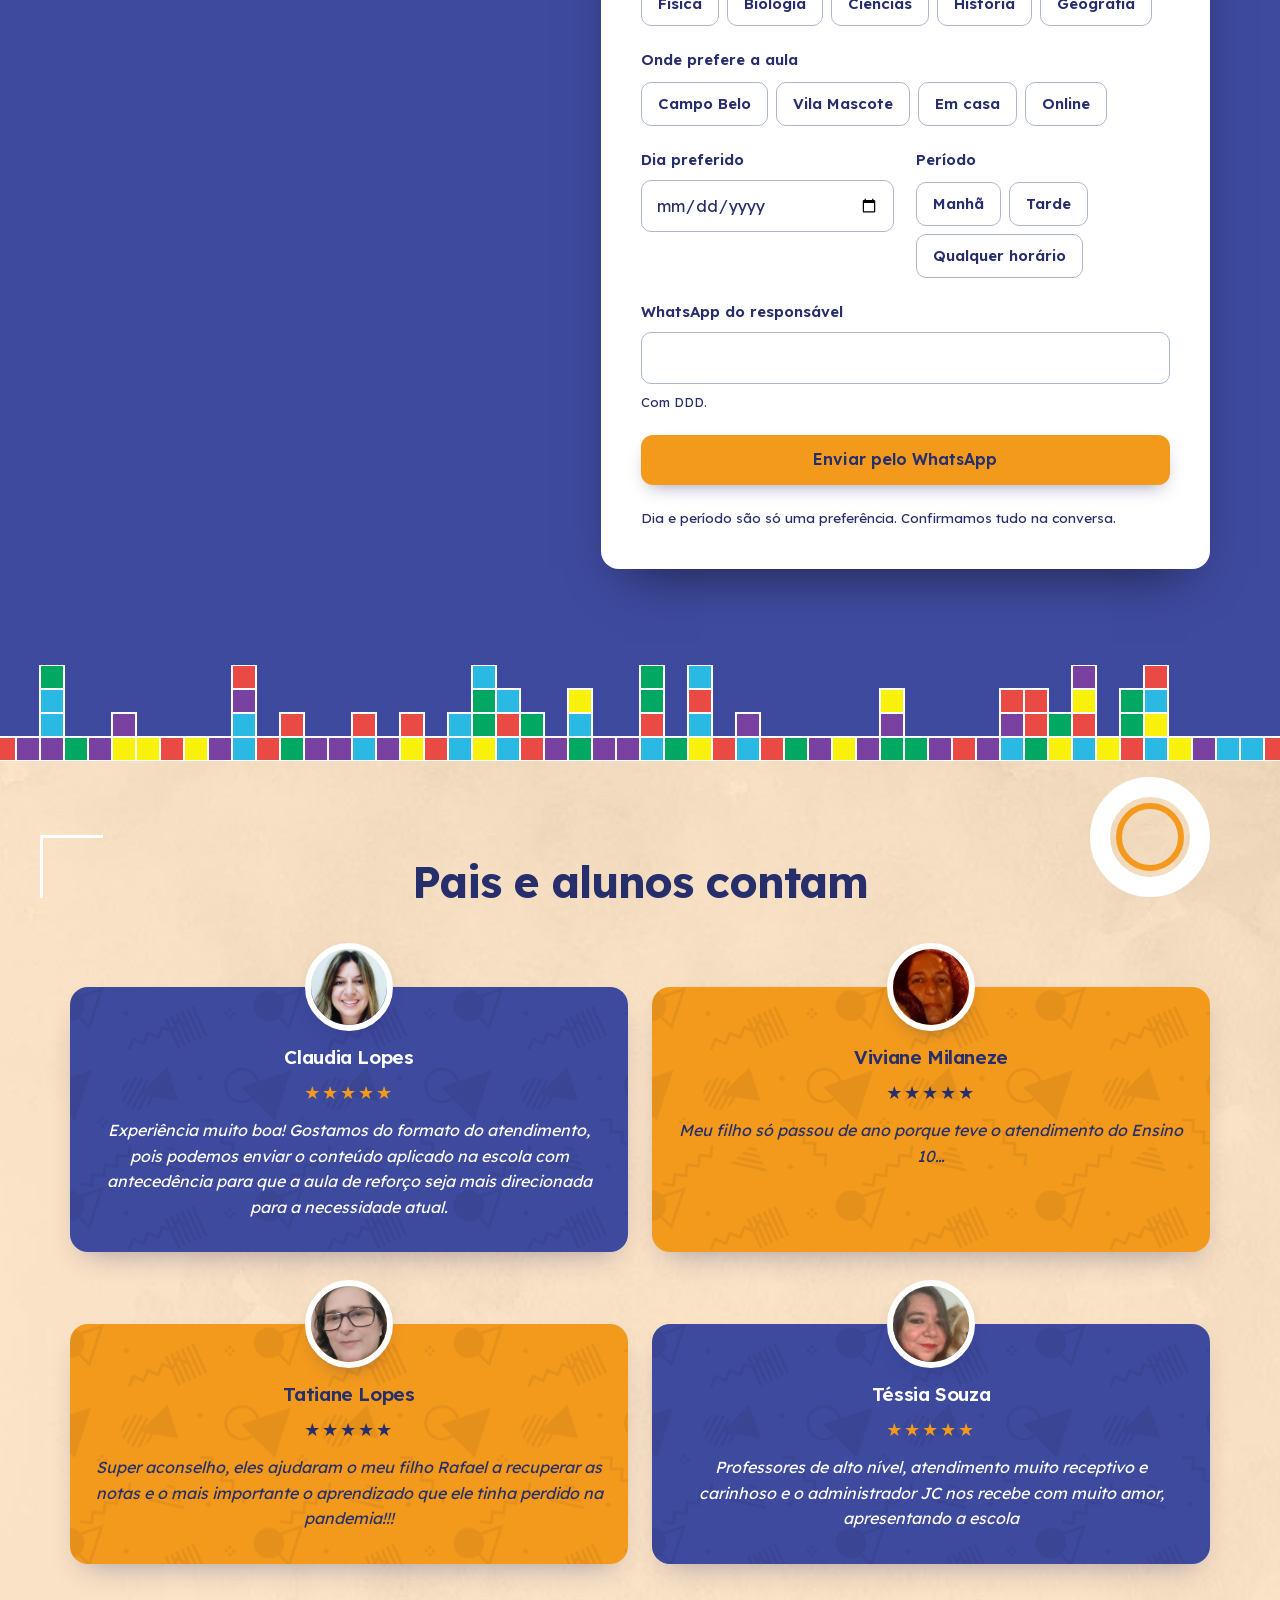
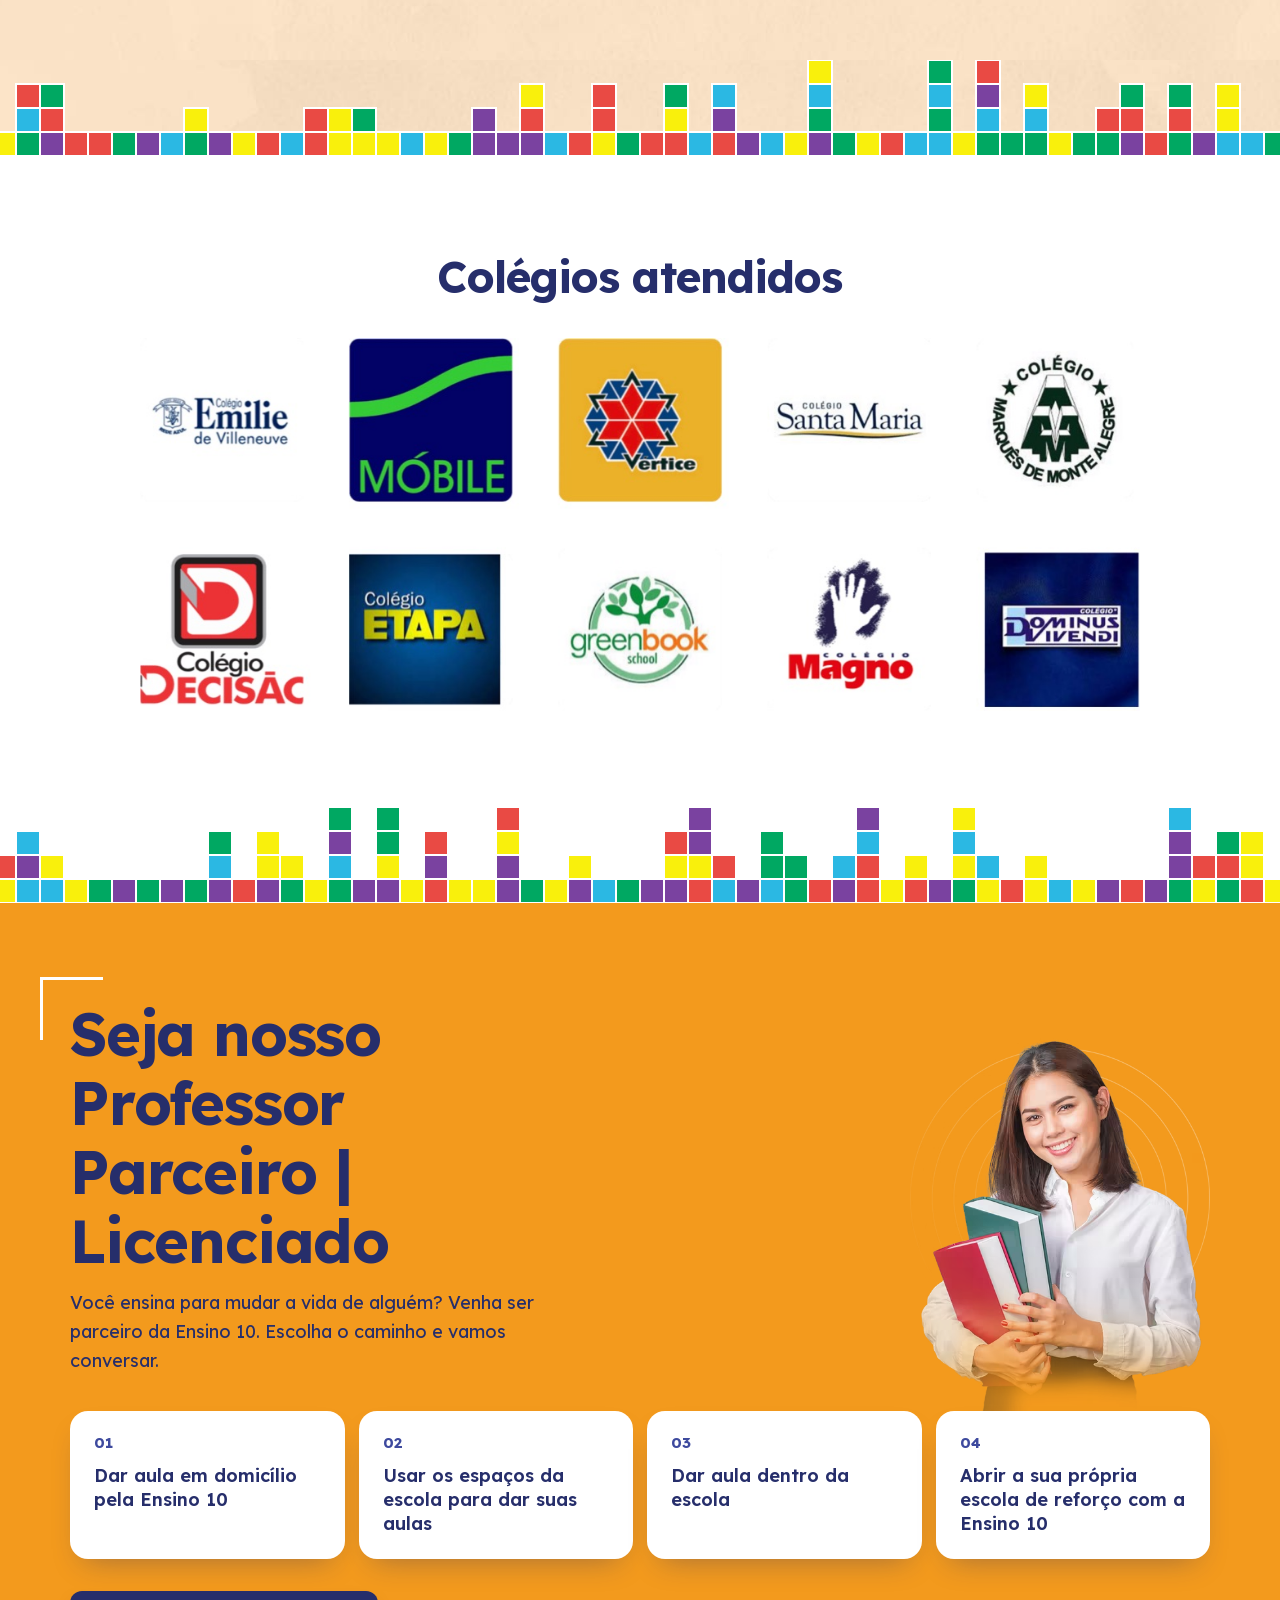
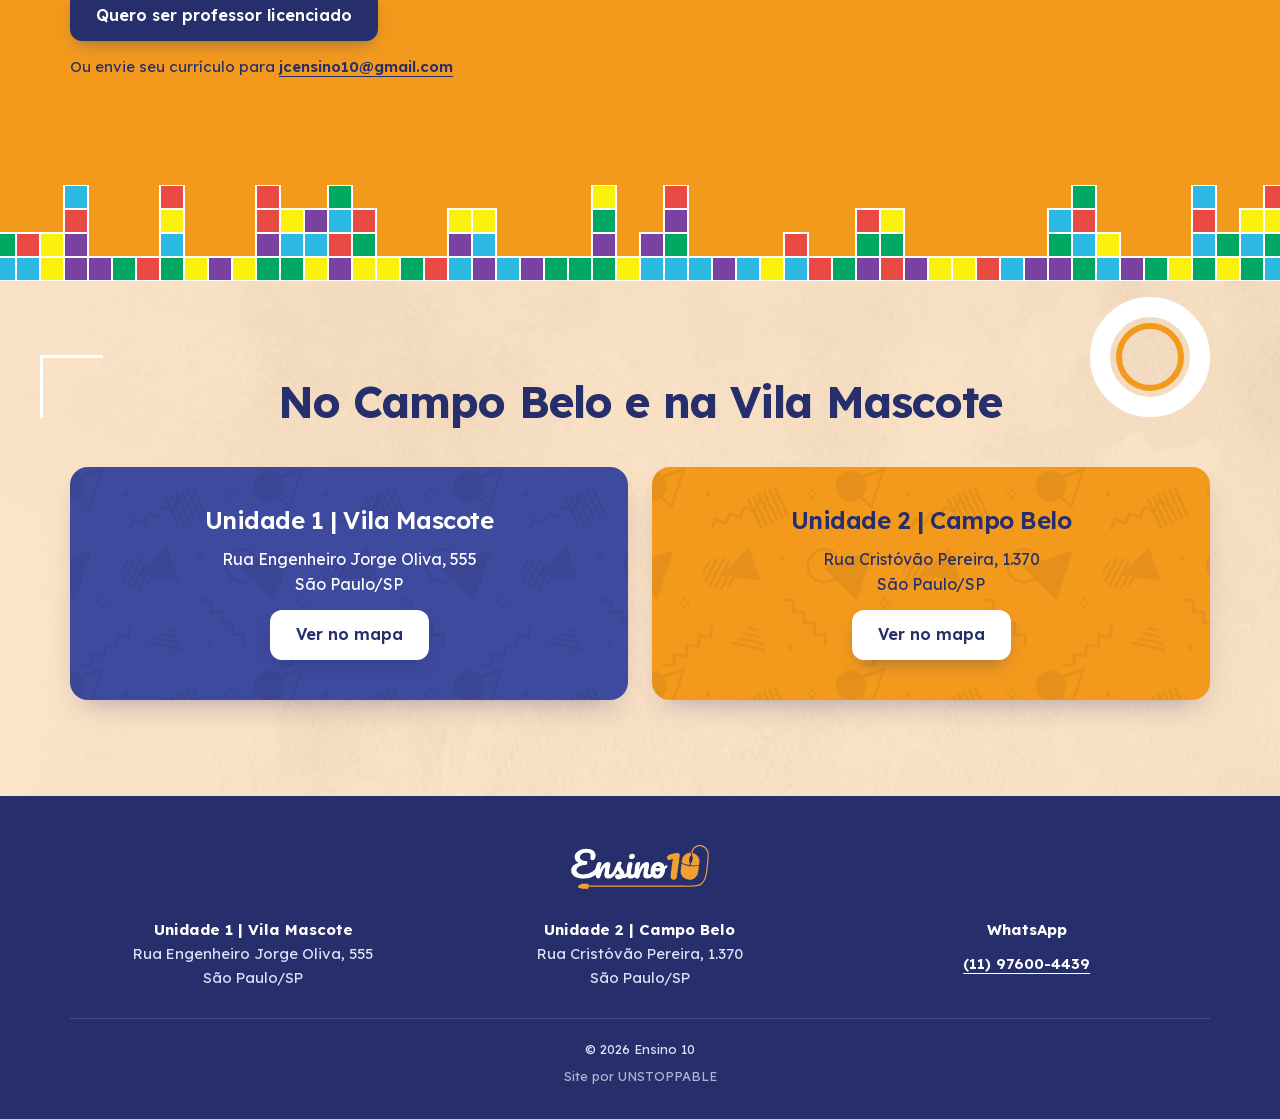
==== commit 9c77703b: "fix: card da psicopedagogia de volta e passo a passo antes do ingles" ====
--- a/index.html
+++ b/index.html
@@ -22,7 +22,7 @@
     <link rel="preload" href="lexend-latin.woff2" as="font" type="font/woff2" crossorigin>
     <link rel="preload" href="textura-hero.jpg?v=2" as="image">
     <link rel="preload" href="fotos/hero-aluno.avif" as="image" type="image/avif">
-    <link rel="stylesheet" href="style.css?v=15">
+    <link rel="stylesheet" href="style.css?v=16">
     <script src="script.js?v=6" defer></script>
     <script type="application/ld+json">
       {
@@ -137,6 +137,12 @@
             <a class="btn btn-p" href="#aula-experimental">Agendar aula experimental</a>
           </article>
           <article class="card">
+            <img class="card-foto" src="fotos/jornada-atuacao.jpg?v=2" alt="Ilustração de uma profissional conversando com um menino e a mãe dele em volta de uma mesa, numa sala com estante de livros" width="768" height="768" loading="lazy">
+            <h3>Neuropsicopedagogia&nbsp;| Psicopedagogia&nbsp;| Pedagogia</h3>
+            <p>Jornada Pedagógica Completa, nosso método une a Neuropsicopedagogia Clínica e Reforço Escolar no mesmo lugar.</p>
+            <a class="btn btn-p" href="jornada-pedagogica.html">Saber mais</a>
+          </article>
+          <article class="card">
             <img class="card-foto" src="fotos/preparatorio.jpg" alt="Estudante com livro e notebook" width="600" height="400" loading="lazy">
             <h3>Preparatório Etapa&nbsp;| Objetivo&nbsp;| Etec&nbsp;| Enem</h3>
             <p>Todo o conteúdo do Fundamental e do Médio revisado para vestibulinhos, bolsas e processos seletivos.</p>
@@ -157,7 +163,7 @@
         </div>
       </section>
 
-      <section class="hero jornada-aberta" aria-labelledby="jornada-titulo">
+      <section class="hero" aria-labelledby="jornada-titulo">
         <div class="wrap hero-grid">
           <div class="hero-texto">
             <h2 class="h1-longo" id="jornada-titulo">Neuropsicopedagogia&nbsp;| Psicopedagogia&nbsp;| Pedagogia</h2>
@@ -177,20 +183,6 @@
           <path opacity=".6" d="M0 88c200-48 420 24 700-8s480 24 740-8v48H0z"/>
           <path d="M0 104c260-32 520 16 780-8s460 16 660-4v28H0z"/>
         </svg>
-      </section>
-
-      <section class="secao">
-        <div class="wrap">
-          <article class="card card-destaque">
-            <div class="card-foto card-arte" aria-hidden="true">Hello!</div>
-            <div class="card-corpo">
-              <span class="etiqueta">Novidade</span>
-              <h3>Curso de Inglês em pequenas turmas</h3>
-              <p>Inglês em turma pequena: menos alunos na sala, mais vez para cada um falar.</p>
-              <a class="btn btn-p" href="https://wa.me/5511976004439?text=Ol%C3%A1!%20Quero%20saber%20sobre%20o%20Curso%20de%20Ingl%C3%AAs%20em%20pequenas%20turmas." target="_blank" rel="noopener noreferrer">Saber mais pelo WhatsApp</a>
-            </div>
-          </article>
-        </div>
       </section>
 
       <section class="secao marinho chamada" aria-labelledby="chamada-titulo">
@@ -220,6 +212,20 @@
         </div>
       </section>
       <div class="tetris marinho" aria-hidden="true"></div>
+
+      <section class="secao">
+        <div class="wrap">
+          <article class="card card-destaque">
+            <div class="card-foto card-arte" aria-hidden="true">Hello!</div>
+            <div class="card-corpo">
+              <span class="etiqueta">Novidade</span>
+              <h3>Curso de Inglês em pequenas turmas</h3>
+              <p>Inglês em turma pequena: menos alunos na sala, mais vez para cada um falar.</p>
+              <a class="btn btn-p" href="https://wa.me/5511976004439?text=Ol%C3%A1!%20Quero%20saber%20sobre%20o%20Curso%20de%20Ingl%C3%AAs%20em%20pequenas%20turmas." target="_blank" rel="noopener noreferrer">Saber mais pelo WhatsApp</a>
+            </div>
+          </article>
+        </div>
+      </section>
 
       <section class="secao creme" id="como-funciona">
         <div class="wrap duas como">
--- a/style.css
+++ b/style.css
@@ -650,11 +650,6 @@
   fill: var(--marinho);
 }
 
-/* Topo da Jornada aberto na home, antes do Inglês: a onda termina no branco dos Serviços */
-.jornada-aberta .ondas {
-  fill: #fff;
-}
-
 @media (min-width: 640px) {
   .hero-texto .btn {
     width: auto;
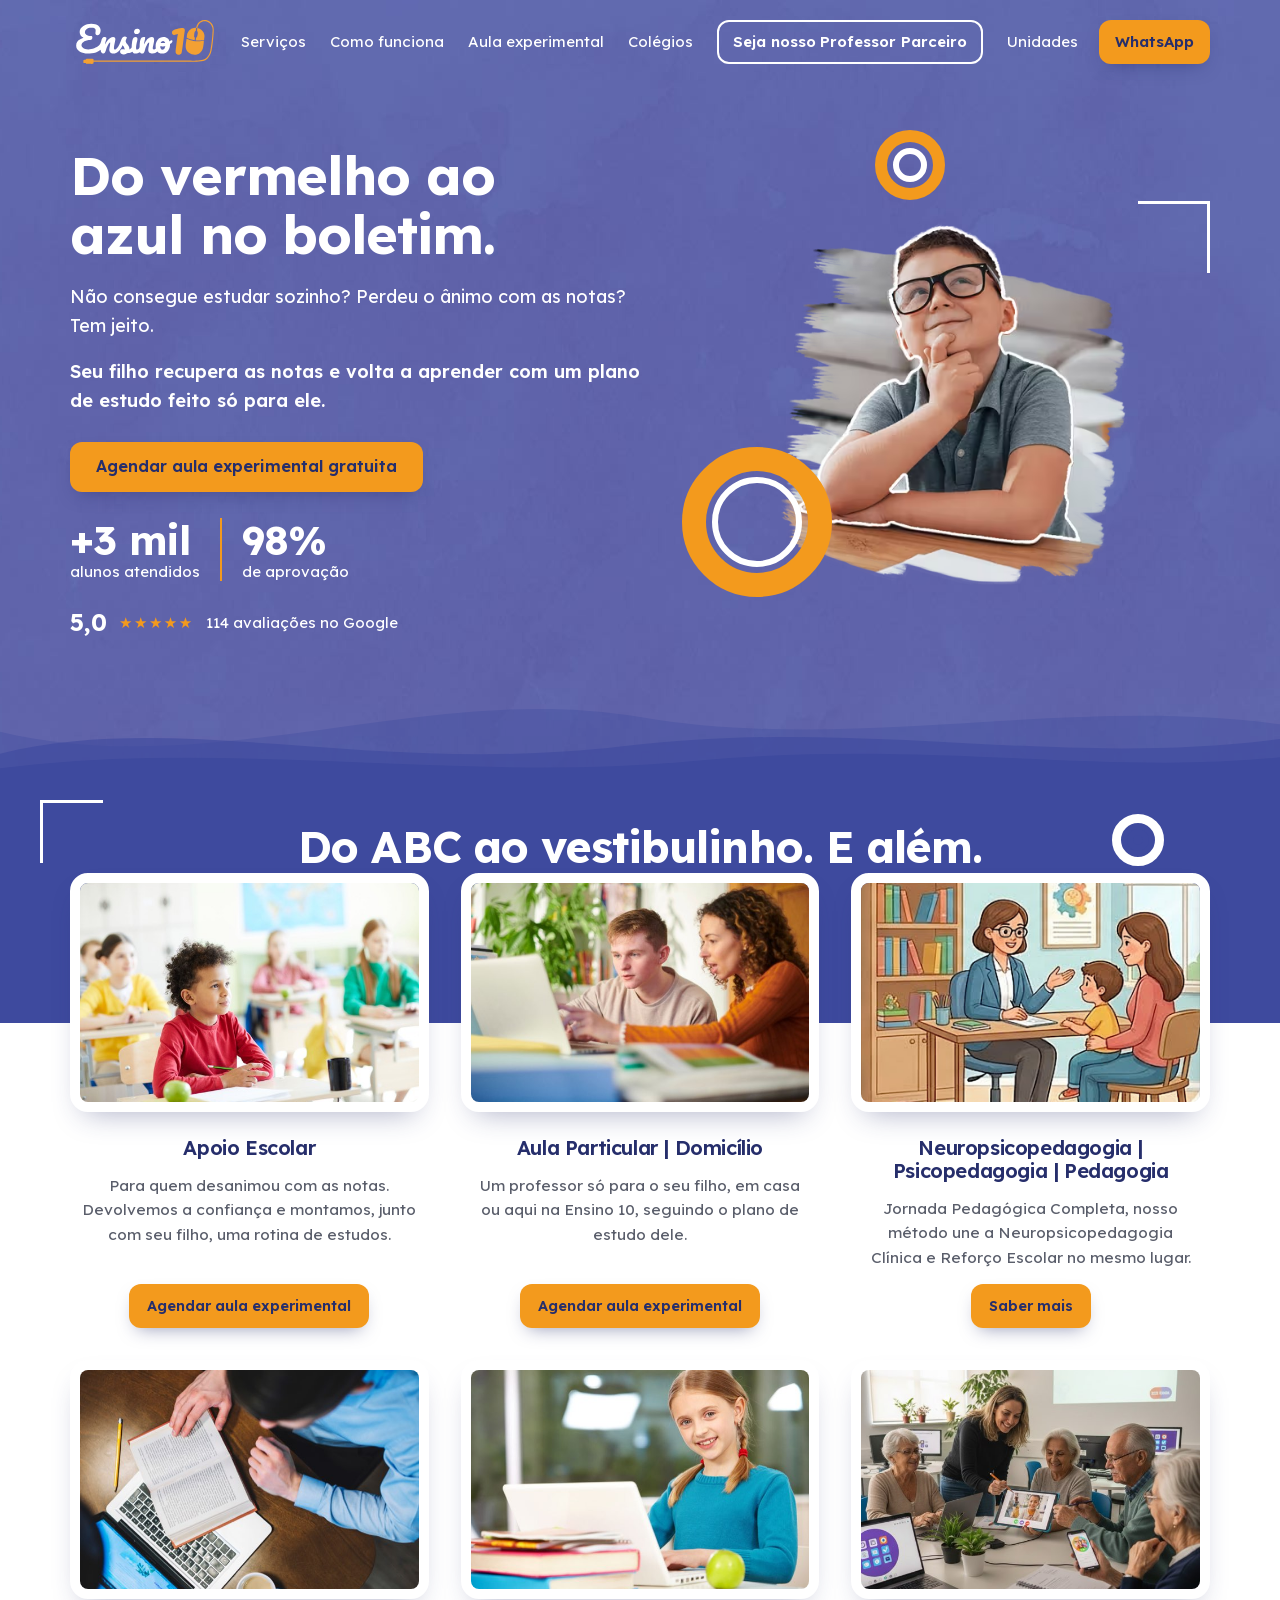
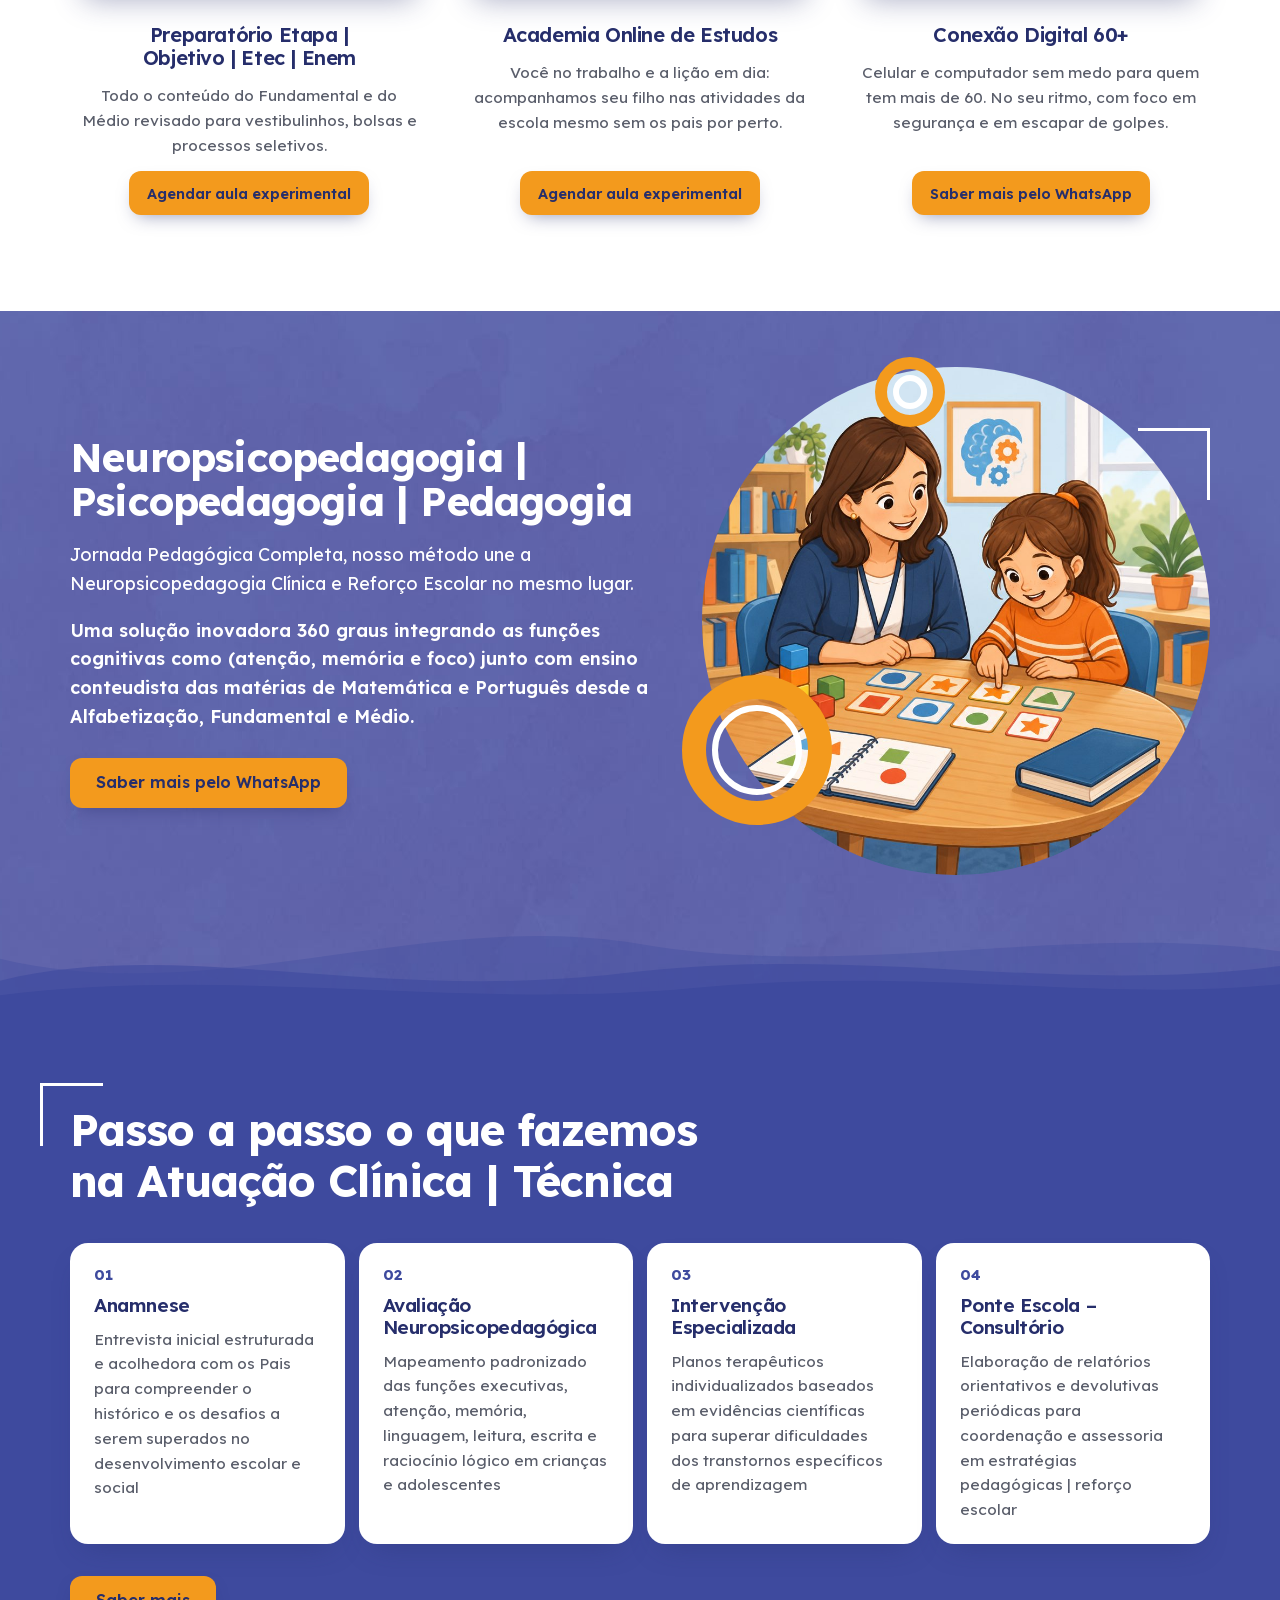
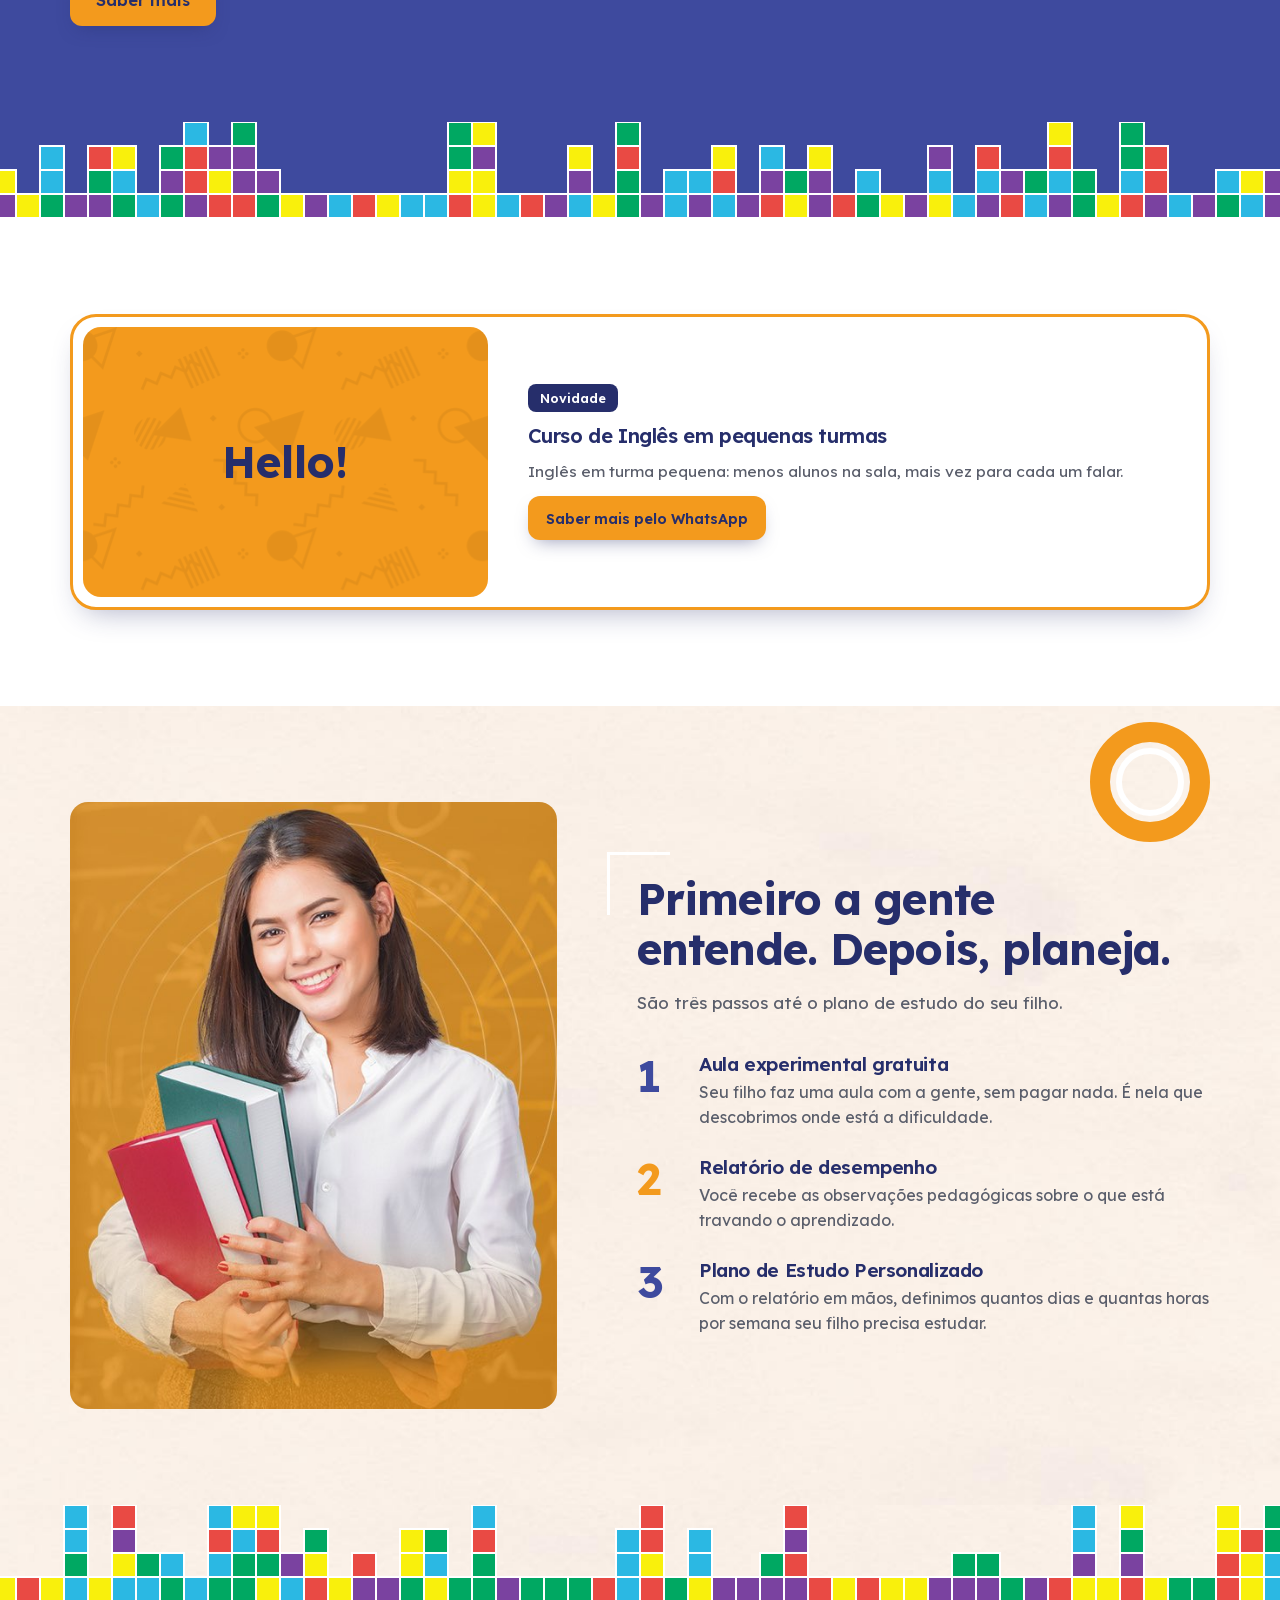
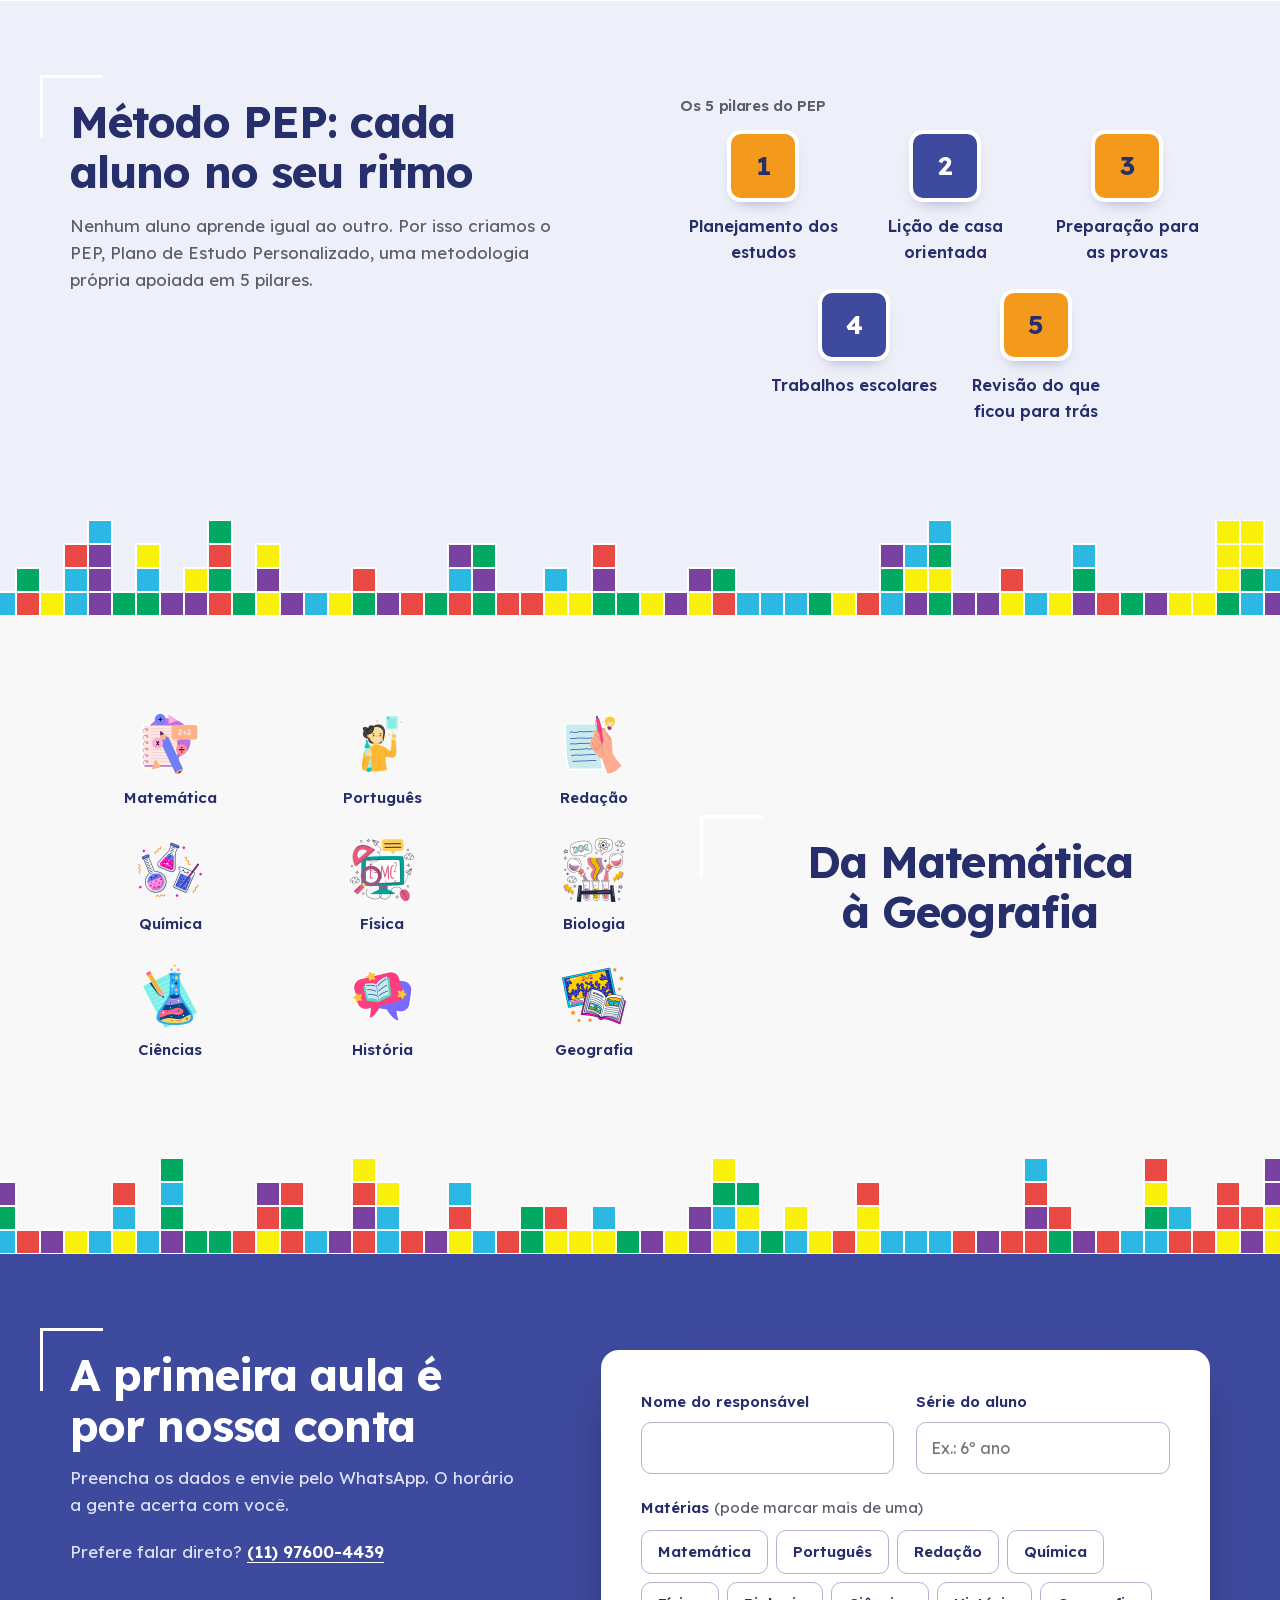
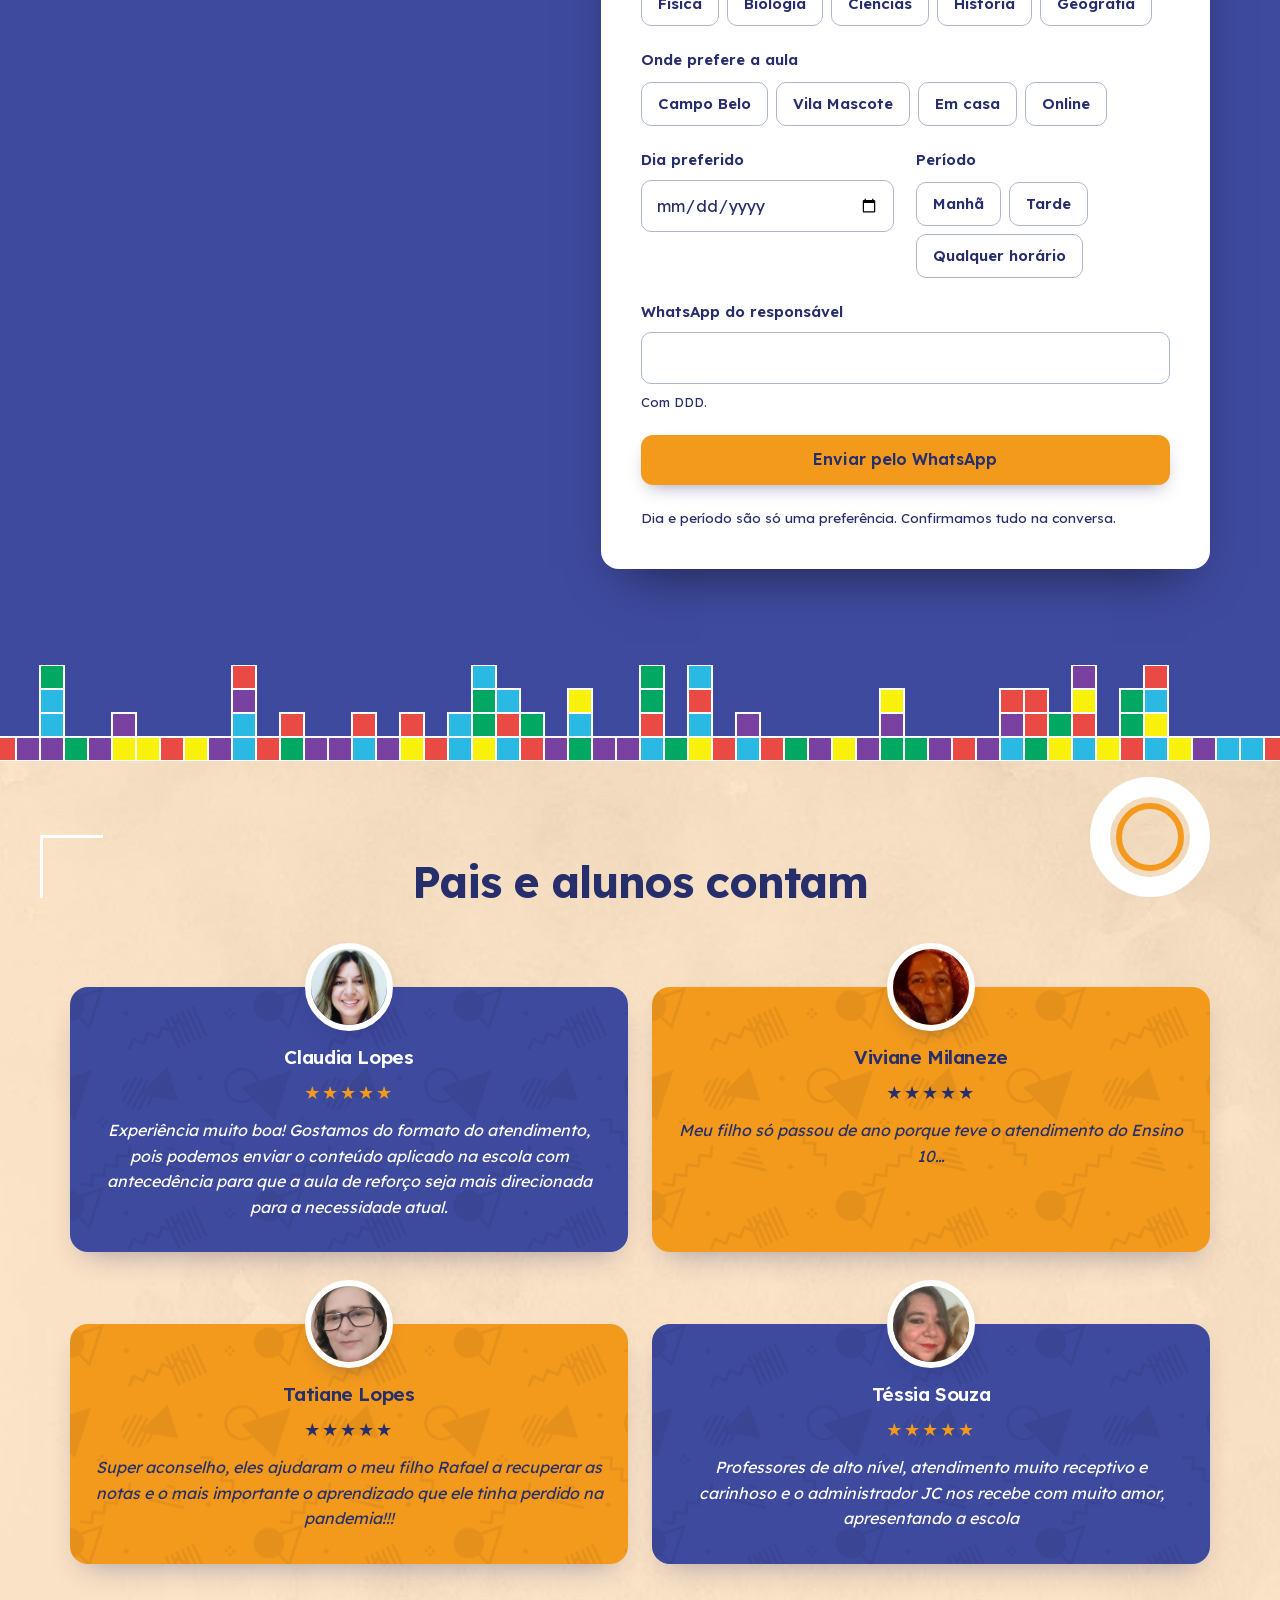
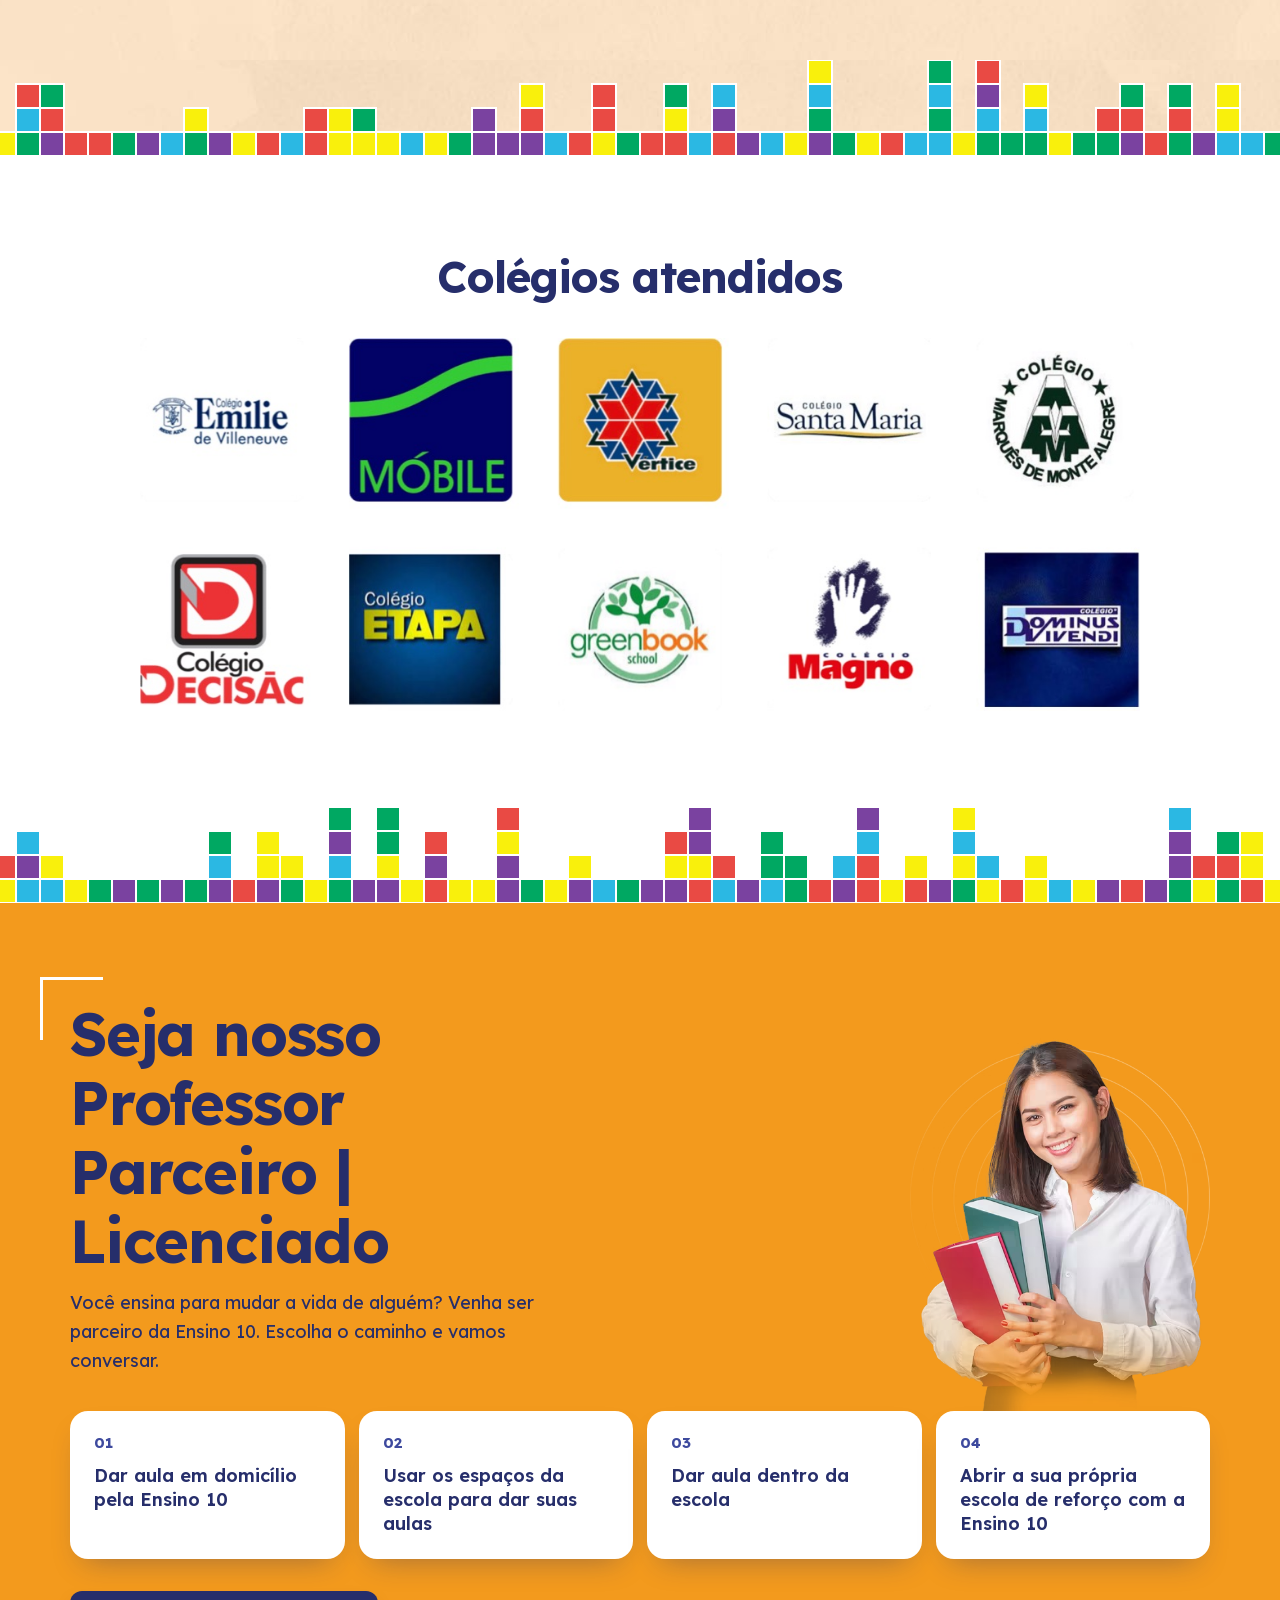
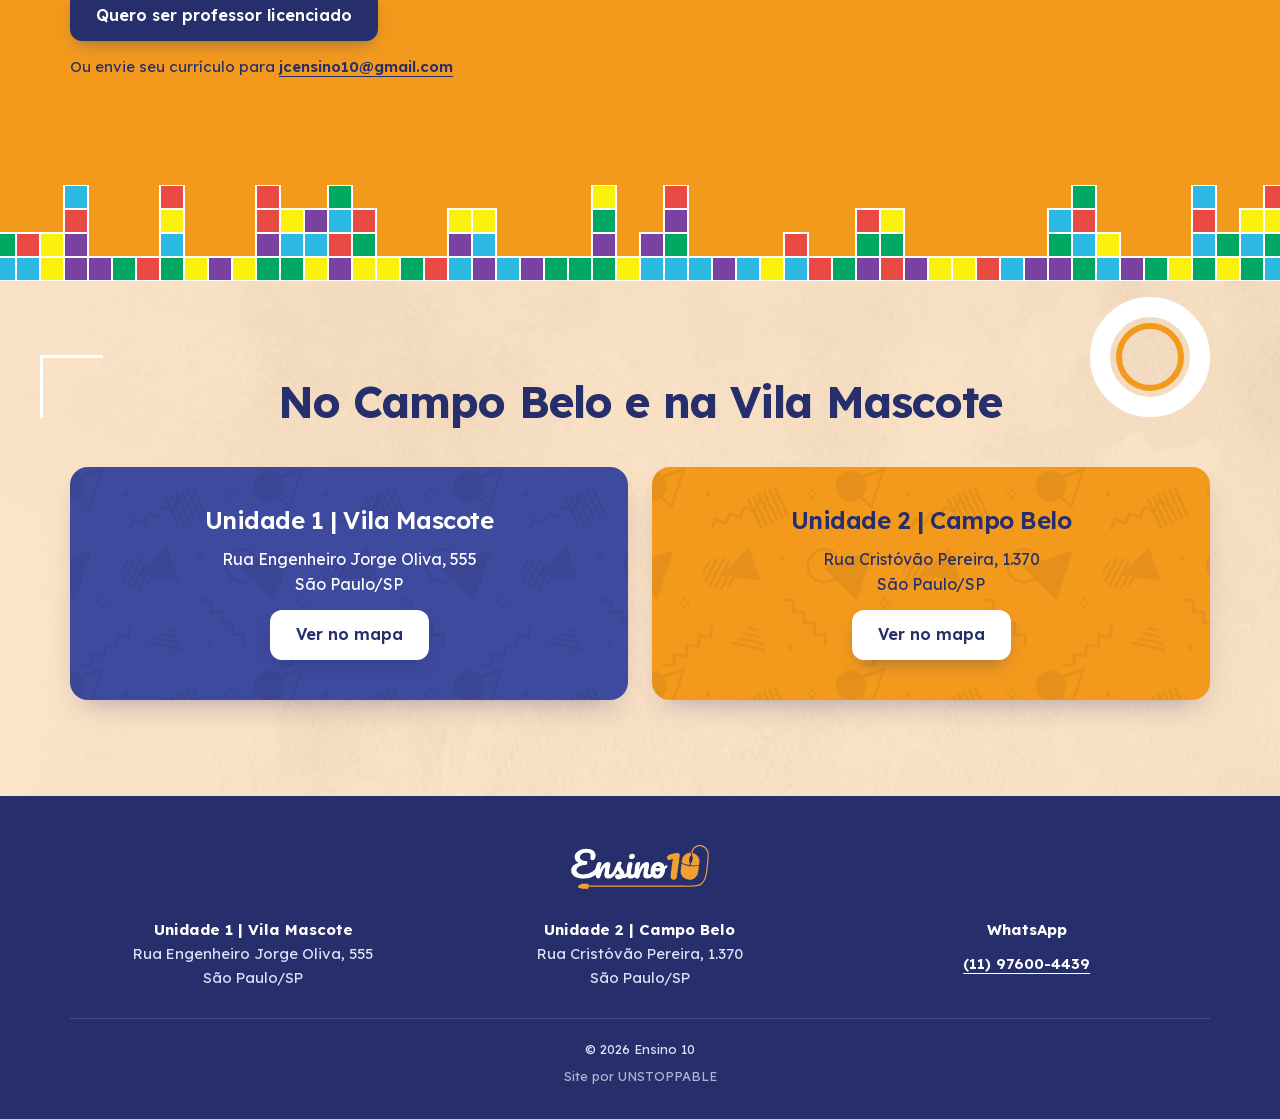
==== commit 11b94ec9: "feat: google analytics e professor parceiro em destaque no menu" ====
--- a/index.html
+++ b/index.html
@@ -1,6 +1,15 @@
 <!doctype html>
 <html lang="pt-BR">
   <head>
+    <!-- Google tag (gtag.js) -->
+    <script async src="https://www.googletagmanager.com/gtag/js?id=G-NTBXS9Z83C"></script>
+    <script>
+      window.dataLayer = window.dataLayer || [];
+      function gtag(){dataLayer.push(arguments);}
+      gtag('js', new Date());
+
+      gtag('config', 'G-NTBXS9Z83C');
+    </script>
     <meta charset="utf-8">
     <meta name="viewport" content="width=device-width, initial-scale=1, viewport-fit=cover">
     <title>Ensino 10 | Reforço Escolar no Campo Belo e na Vila Mascote</title>
@@ -22,7 +31,7 @@
     <link rel="preload" href="lexend-latin.woff2" as="font" type="font/woff2" crossorigin>
     <link rel="preload" href="textura-hero.jpg?v=2" as="image">
     <link rel="preload" href="fotos/hero-aluno.avif" as="image" type="image/avif">
-    <link rel="stylesheet" href="style.css?v=16">
+    <link rel="stylesheet" href="style.css?v=17">
     <script src="script.js?v=6" defer></script>
     <script type="application/ld+json">
       {
@@ -73,7 +82,7 @@
           <a href="#como-funciona">Como funciona</a>
           <a href="#aula-experimental">Aula experimental</a>
           <a href="#colegios">Colégios</a>
-          <a href="#seja-professor">Seja professor</a>
+          <a class="menu-destaque" href="#seja-professor">Seja nosso <span>Professor Parceiro</span></a>
           <a href="#unidades">Unidades</a>
         </nav>
         <a class="btn btn-topo" href="https://wa.me/5511976004439" target="_blank" rel="noopener noreferrer">WhatsApp</a>
--- a/style.css
+++ b/style.css
@@ -506,6 +506,21 @@
   color: var(--laranja);
 }
 
+/* Item em destaque no menu: Seja nosso Professor Parceiro */
+.topo nav .menu-destaque {
+  justify-self: start;
+  column-gap: .3em;
+  padding: 0 14px;
+  border: 2px solid #fff;
+  border-radius: 12px;
+  font-weight: 600;
+}
+
+.topo nav .menu-destaque:hover {
+  background: #fff;
+  color: var(--escuro);
+}
+
 /* No HTML o botão vem antes da lista, para o teclado chegar nos links depois de abrir; na tela, fica no fim */
 .btn-menu {
   order: 1;
@@ -547,6 +562,21 @@
 
   .btn-menu {
     display: none;
+  }
+}
+
+/* Até 1199 px o menu aperta para caber numa linha, e o destaque fica em duas */
+@media (min-width: 960px) and (max-width: 1199.98px) {
+  .topo nav {
+    gap: 16px;
+    font-size: 14px;
+  }
+
+  .topo nav .menu-destaque {
+    flex-direction: column;
+    justify-content: center;
+    padding: 0 10px;
+    line-height: 1.15;
   }
 }
 
